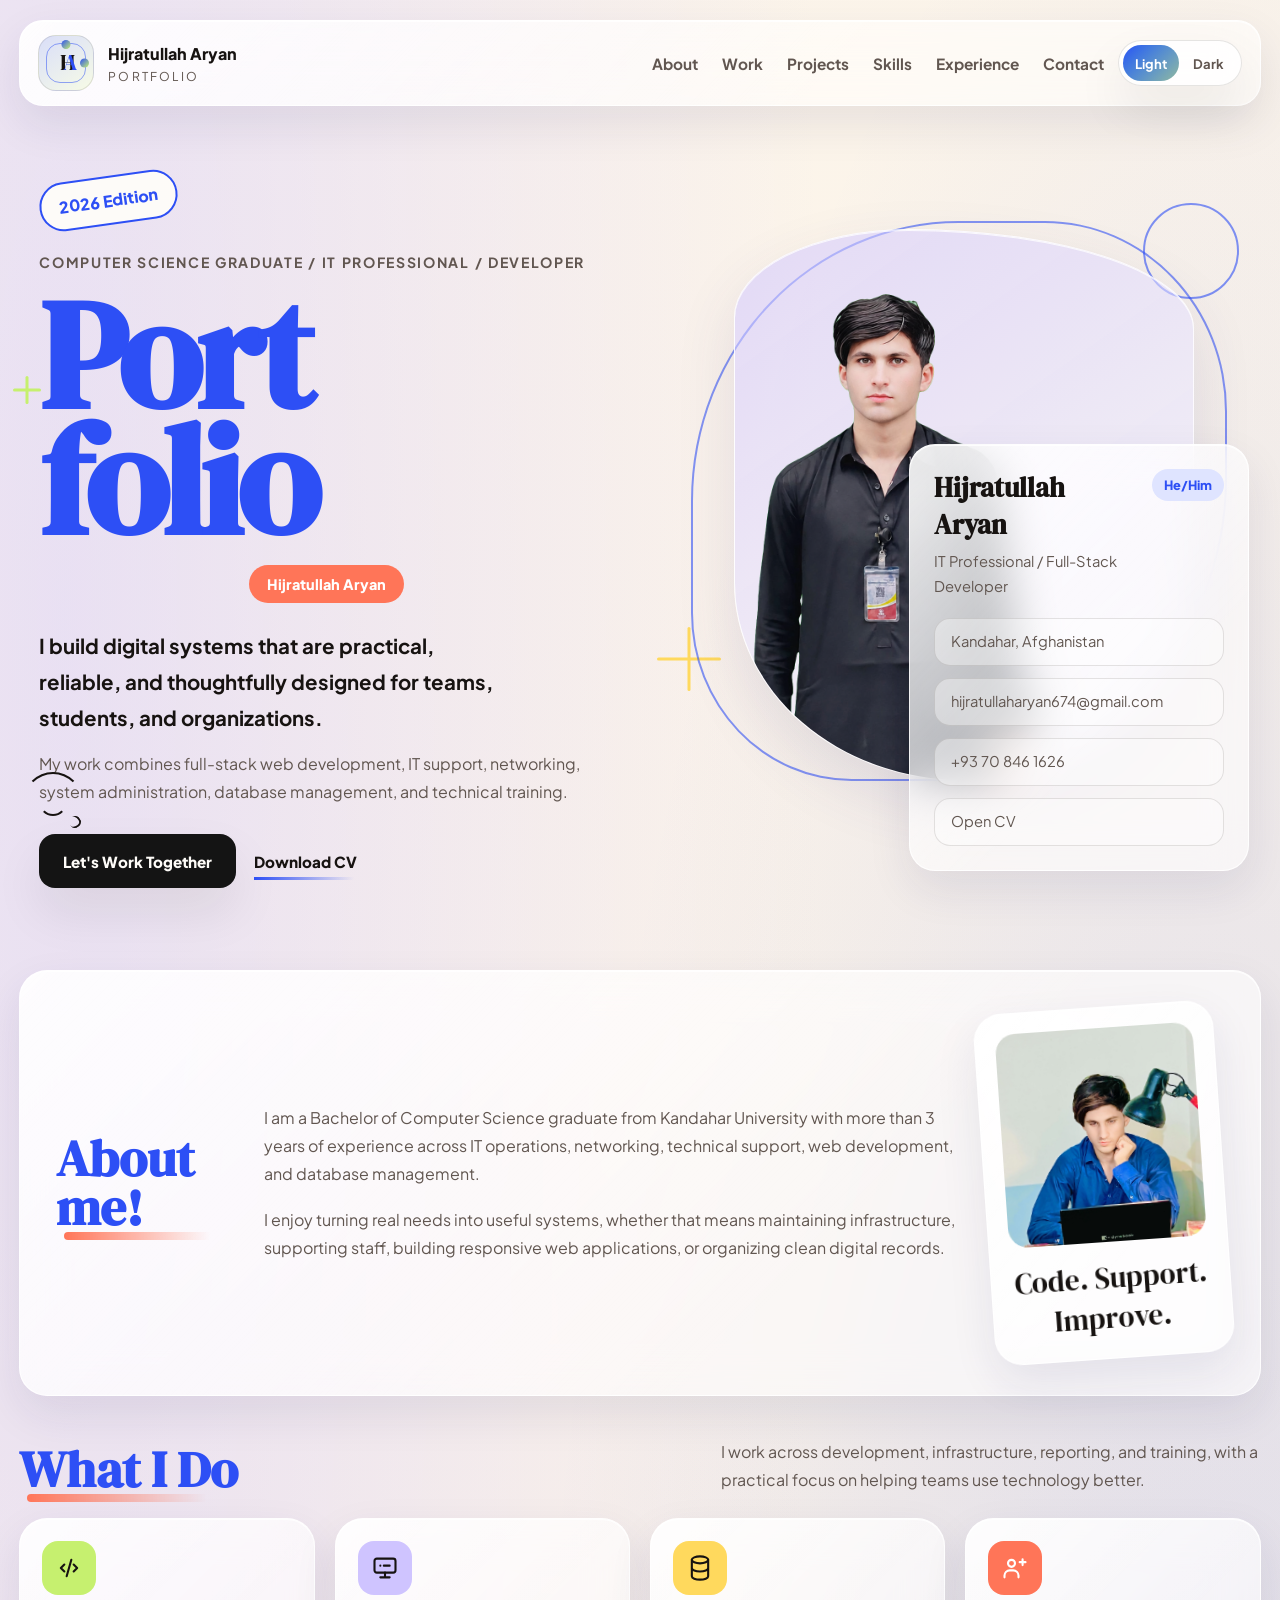
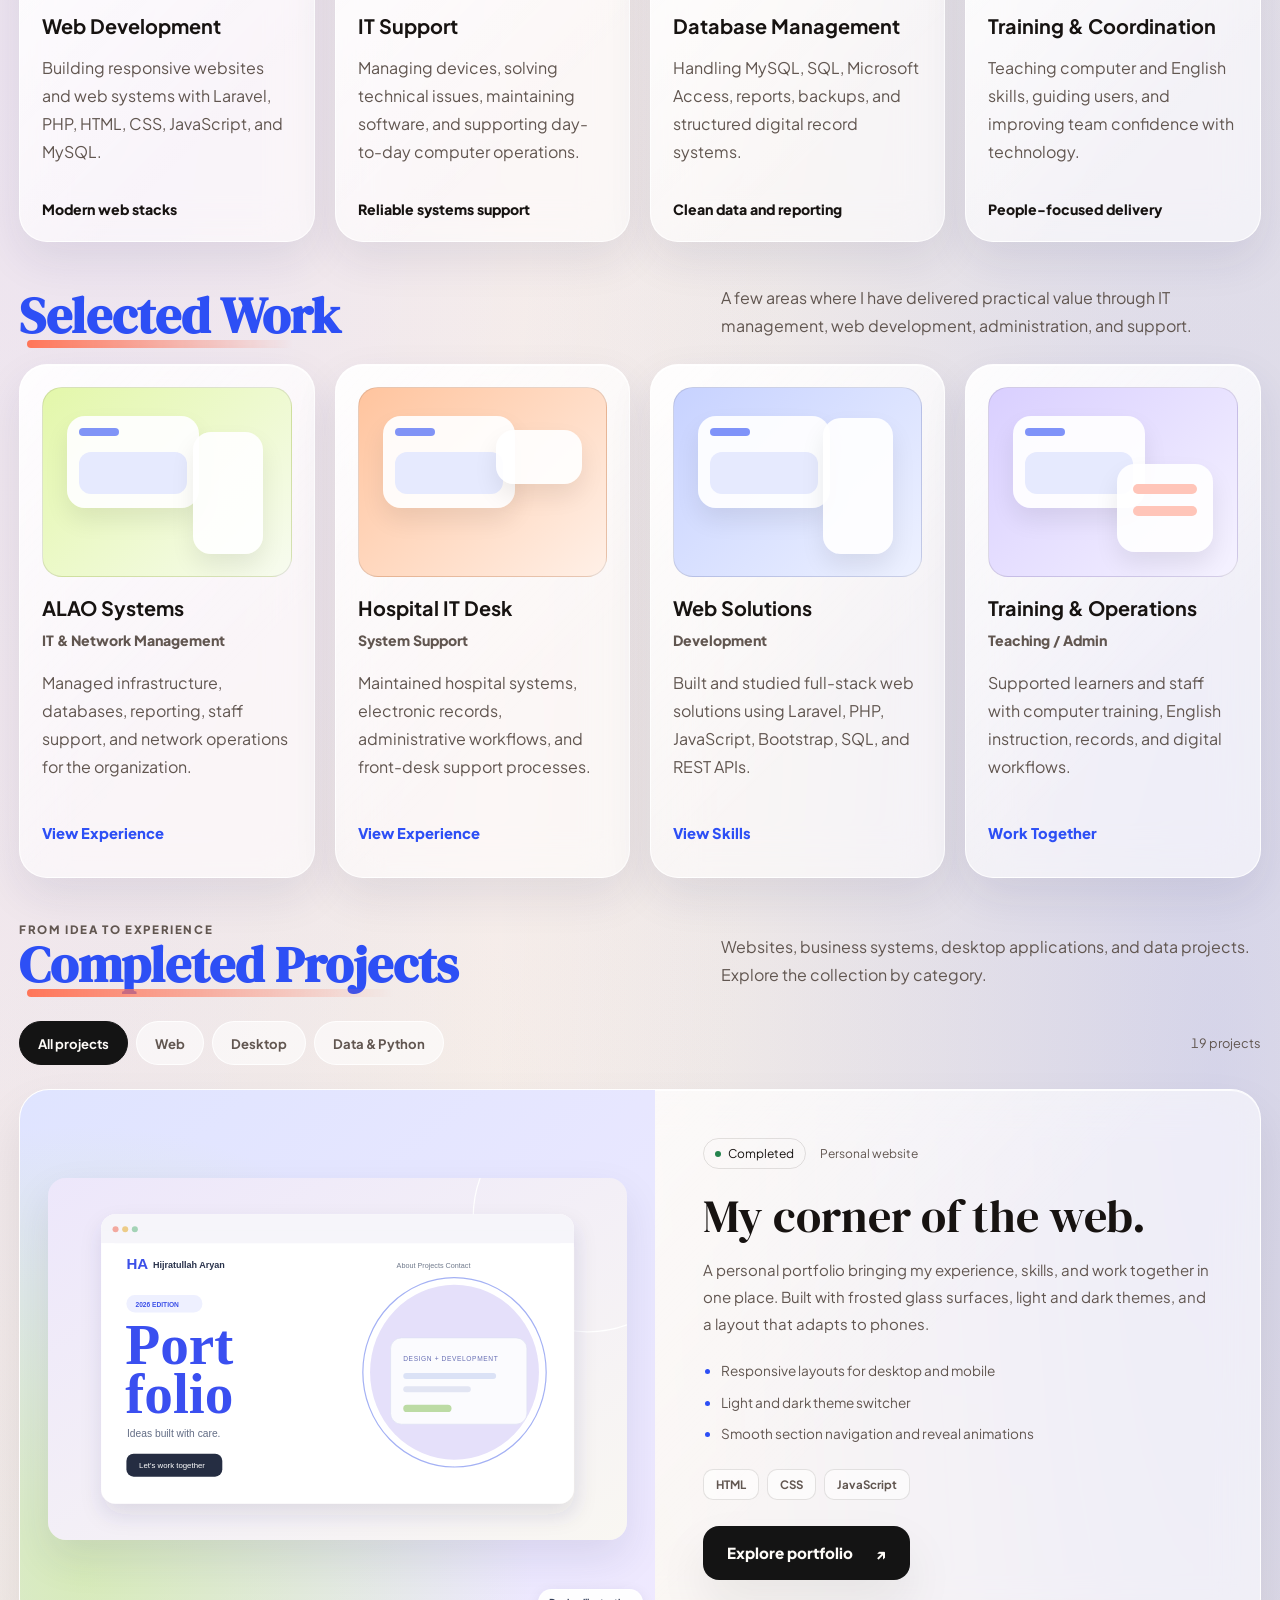
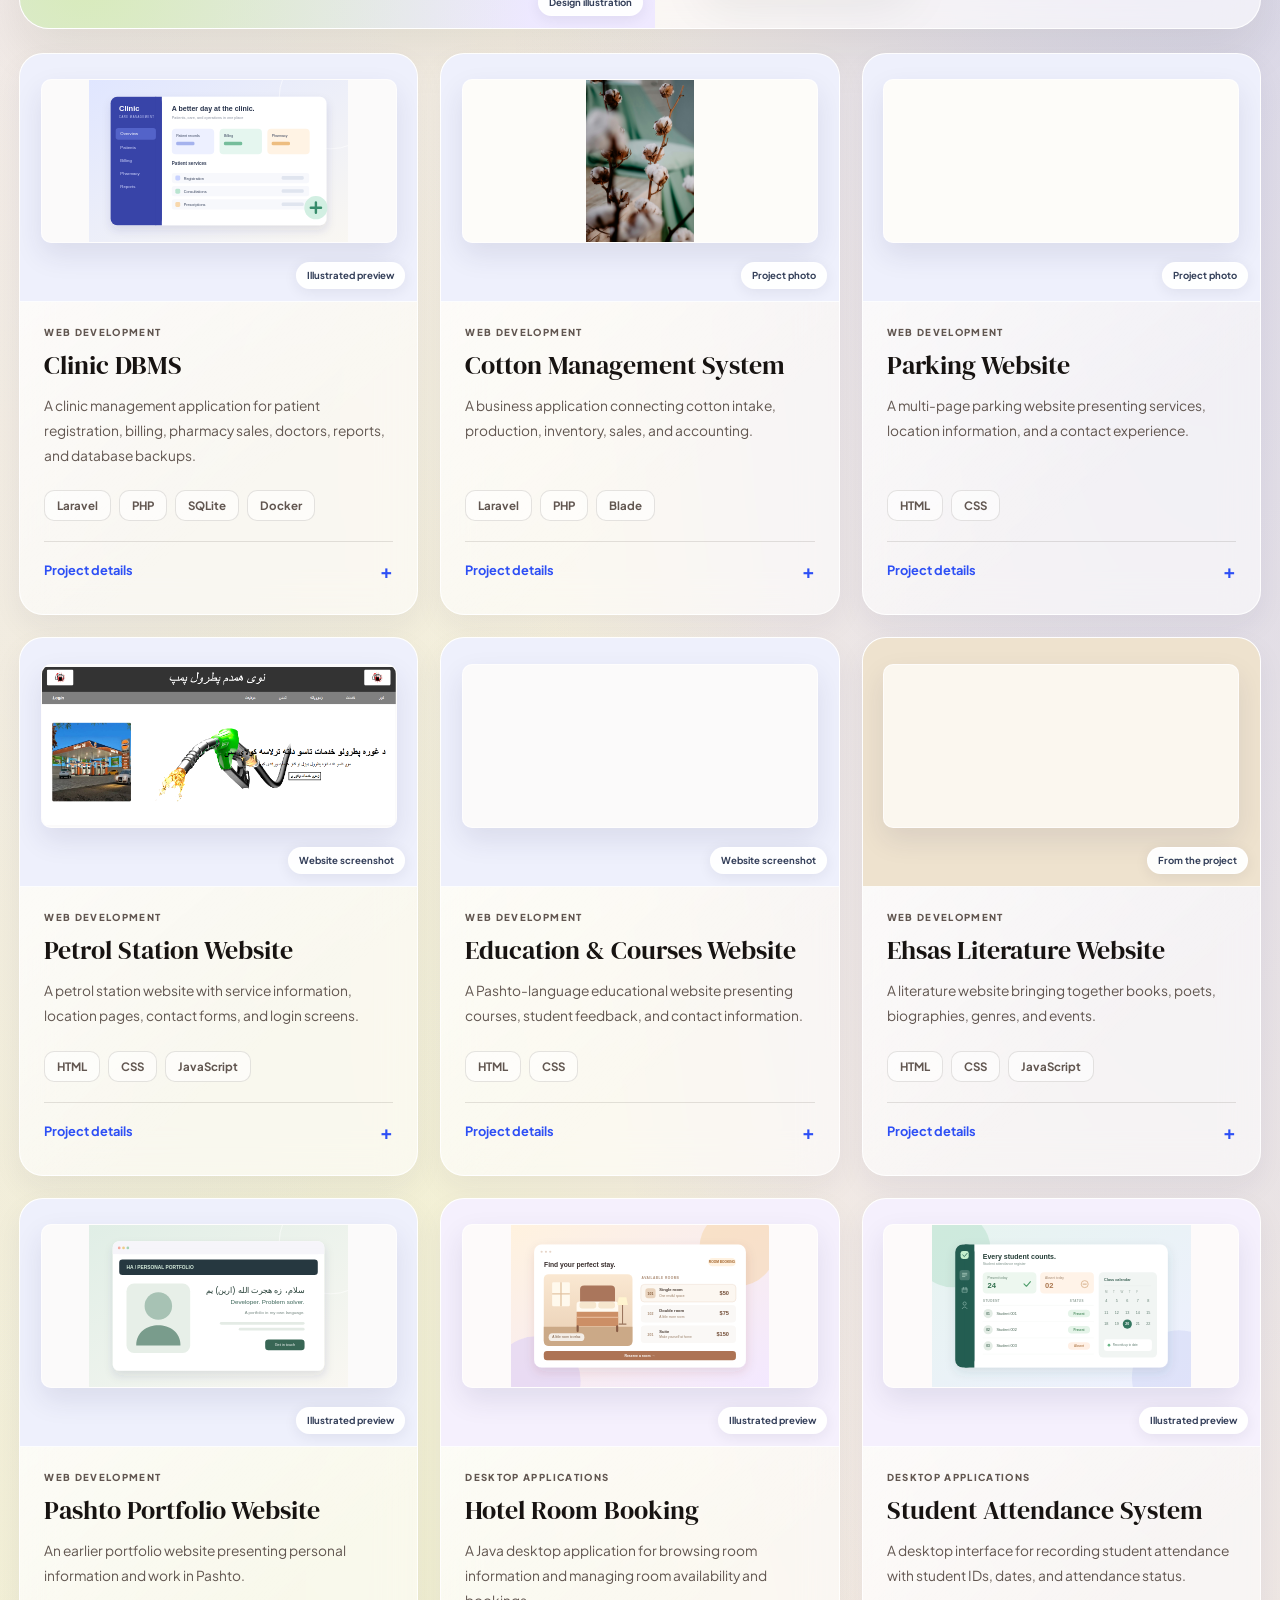
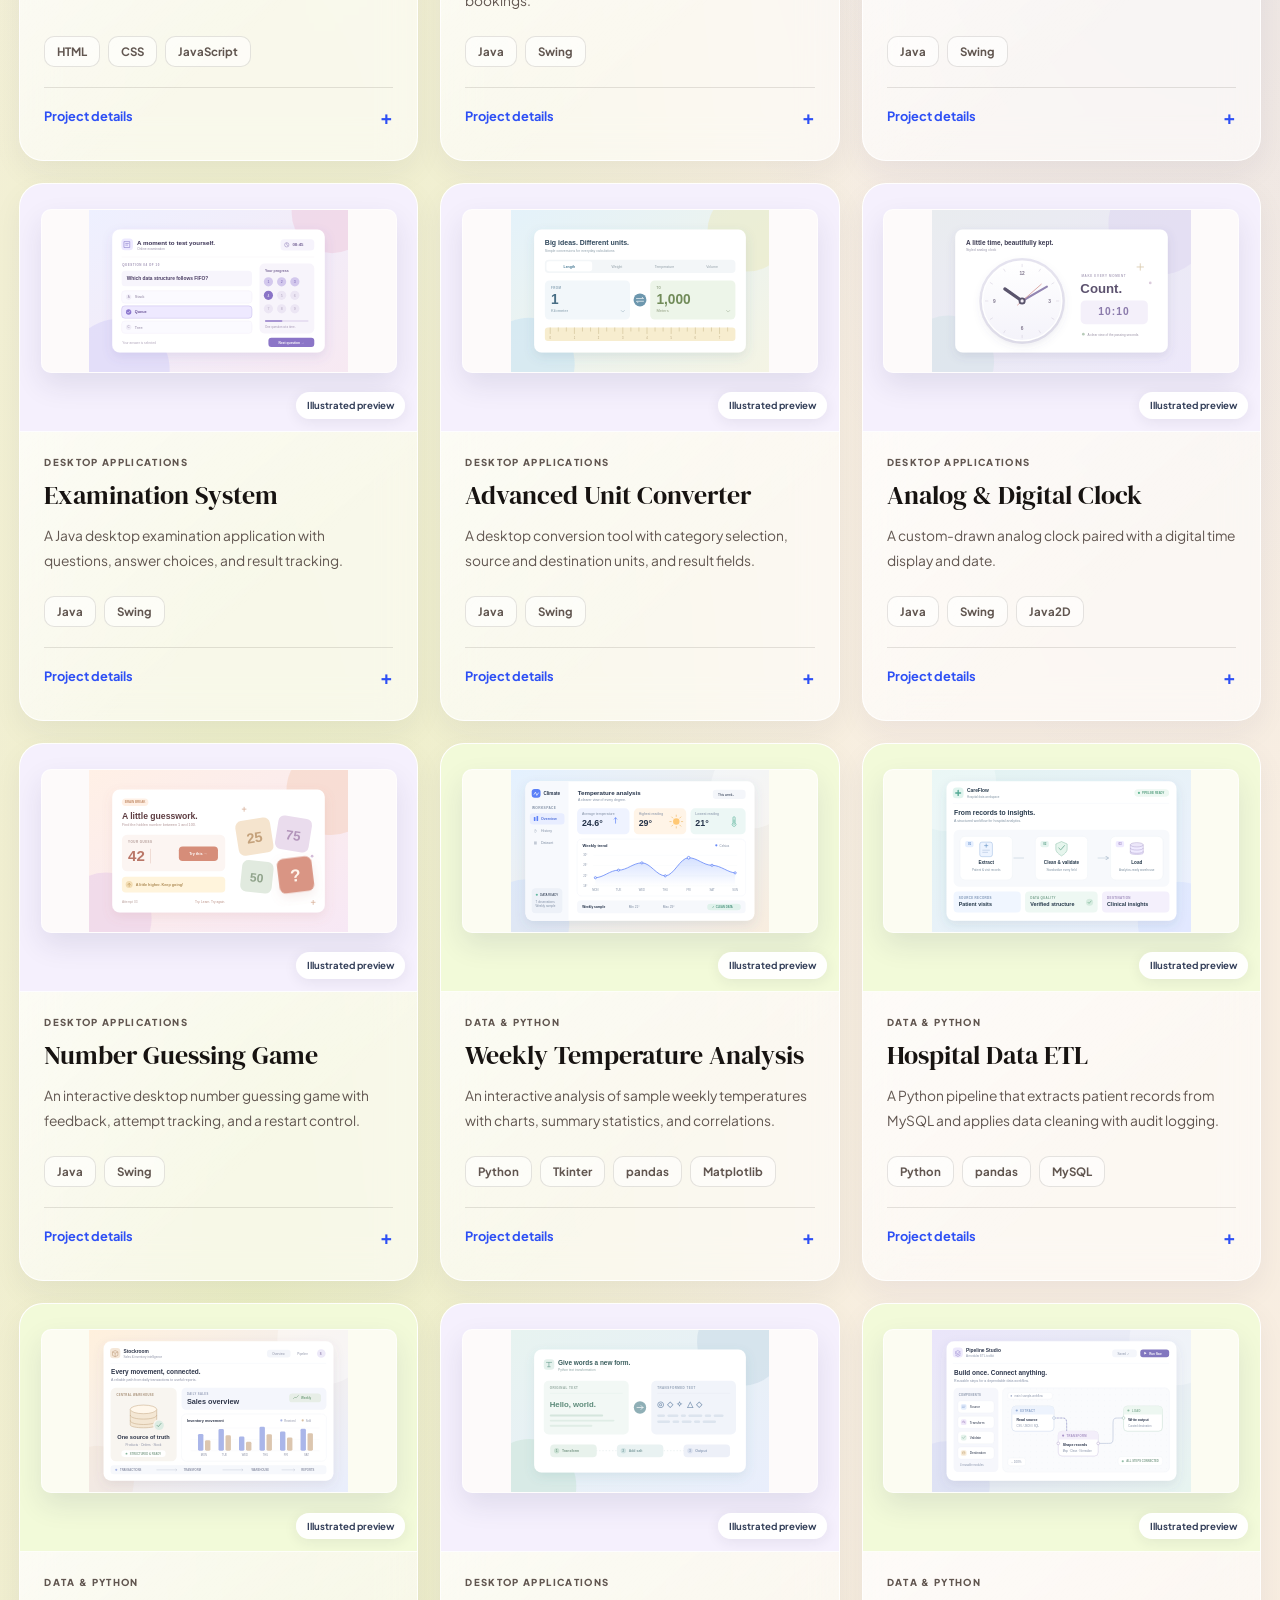
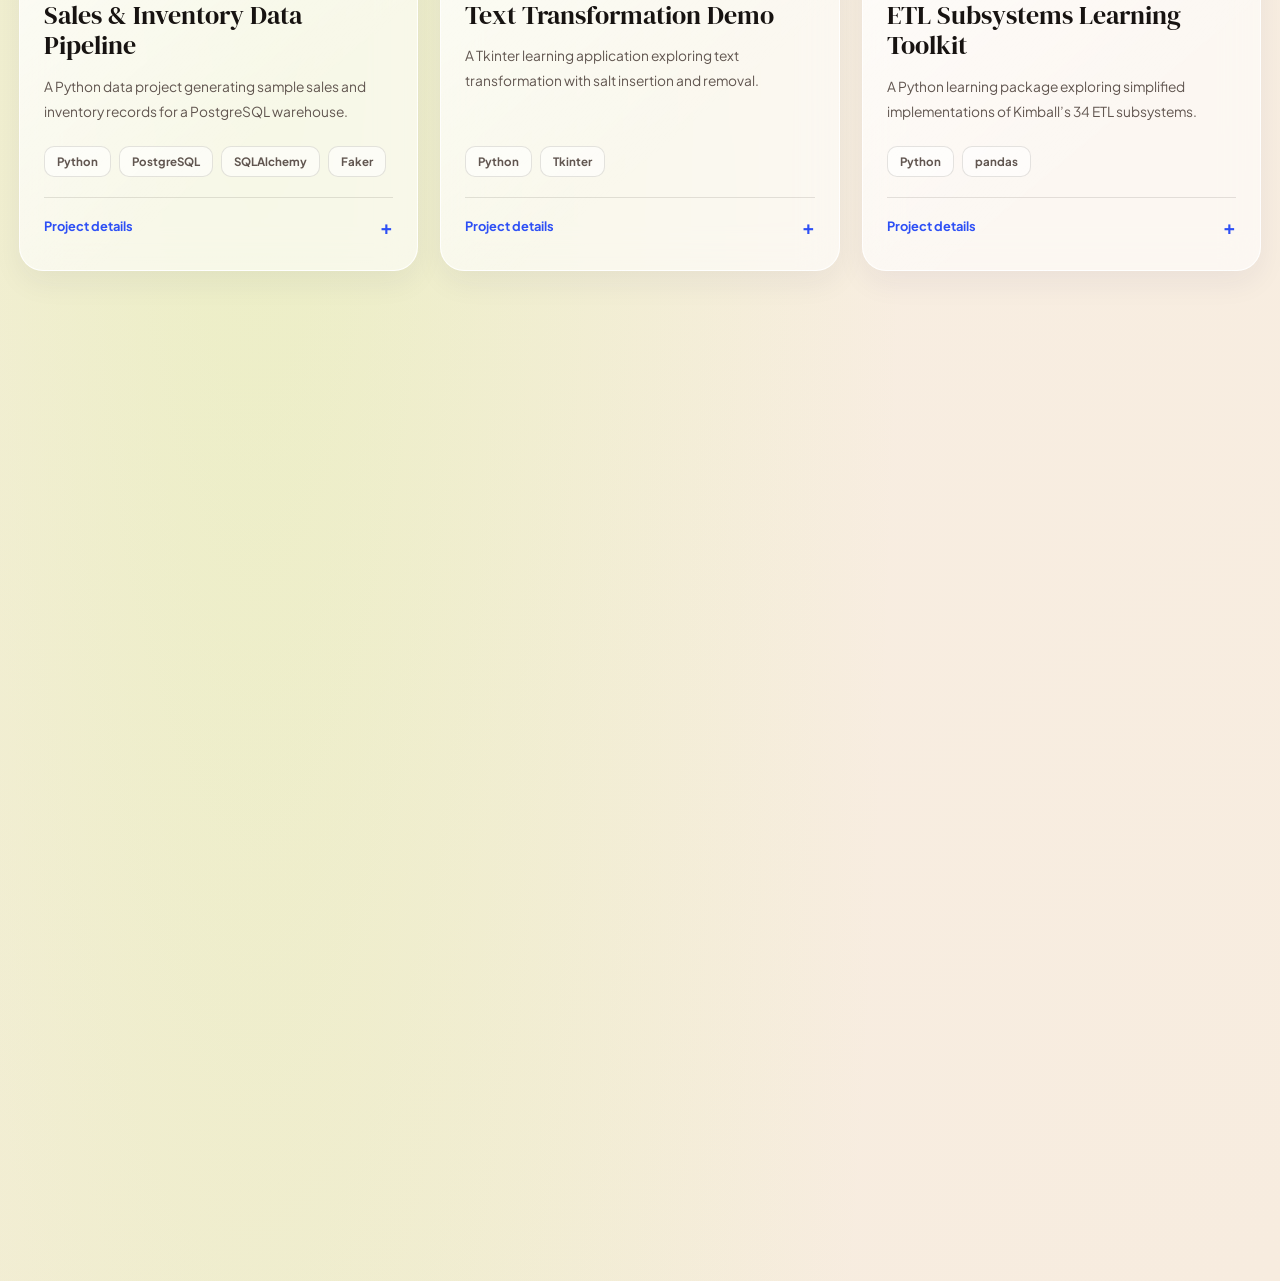
==== index.html @ 560864b3 "Polish responsive portfolio and add project gallery" ====
<!DOCTYPE html>
<html lang="en">
<head>
    <meta charset="UTF-8">
    <meta name="viewport" content="width=device-width, initial-scale=1.0, viewport-fit=cover">
    <title>Hijratullah Aryan | Portfolio</title>
    <meta
        name="description"
        content="Portfolio website of Hijratullah Aryan, Computer Science graduate, IT professional, and full-stack web developer."
    >
    <link rel="icon" type="image/svg+xml" href="Images/ha-favicon.svg">
    <link rel="preconnect" href="https://fonts.googleapis.com">
    <link rel="preconnect" href="https://fonts.gstatic.com" crossorigin>
    <link
        href="https://fonts.googleapis.com/css2?family=DM+Serif+Display:ital@0;1&family=Plus+Jakarta+Sans:wght@400;500;600;700;800&display=swap"
        rel="stylesheet"
    >
    <link rel="stylesheet" href="CSS/style.css">
</head>
<body data-theme="light">
    <div class="page-shell">
        <header class="site-header">
            <a class="brand" href="#home" aria-label="Hijratullah Aryan home">
                <span class="brand-mark" aria-hidden="true">
                    <span class="brand-ring"></span>
                    <span class="brand-letter brand-letter-h">H</span>
                    <span class="brand-letter brand-letter-a">A</span>
                </span>
                <span class="brand-text">
                    <strong>Hijratullah Aryan</strong>
                    <small>Portfolio</small>
                </span>
            </a>

            <div class="header-tools">
                <nav class="site-nav" aria-label="Main navigation">
                    <a href="#about">About</a>
                    <a href="#work">Work</a>
                    <a href="#projects">Projects</a>
                    <a href="#skills">Skills</a>
                    <a href="#experience">Experience</a>
                    <a href="#contact">Contact</a>
                </nav>

                <button class="theme-toggle" type="button" aria-label="Toggle color theme" aria-pressed="false">
                    <span class="theme-toggle-track">
                        <span class="theme-toggle-label">Light</span>
                        <span class="theme-toggle-thumb"></span>
                        <span class="theme-toggle-label">Dark</span>
                    </span>
                </button>

            </div>
        </header>

        <main id="home">
            <section class="hero">
                <div class="hero-copy reveal">
                    <span class="sticker sticker-edition">2026 Edition</span>
                    <span class="doodle doodle-cross hero-cross"></span>
                    <span class="doodle doodle-swirl hero-swirl"></span>

                    <p class="eyebrow">Computer Science Graduate / IT Professional / Developer</p>
                    <h1 class="hero-title">
                        <span>Port</span>
                        <span>folio</span>
                    </h1>
                    <p class="title-pill">Hijratullah Aryan</p>
                    <p class="hero-text">
                        I build digital systems that are practical, reliable, and thoughtfully designed for
                        teams, students, and organizations.
                    </p>
                    <p class="hero-subtext">
                        My work combines full-stack web development, IT support, networking, system
                        administration, database management, and technical training.
                    </p>

                    <div class="hero-actions">
                        <a class="button button-primary" href="#contact">Let's Work Together</a>
                        <a class="button button-link" href="Files/Hijratullah%20CV.pdf" target="_blank" rel="noreferrer">Download CV</a>
                    </div>
                </div>

                <div class="hero-visual reveal">
                    <span class="doodle doodle-spark hero-spark"></span>
                    <span class="doodle doodle-loop hero-loop"></span>

                    <div class="portrait-stage">
                        <div class="portrait-shape">
                            <img src="Images/hijratullah-profile-cutout.png" alt="Portrait of Hijratullah Aryan">
                        </div>

                        <div class="profile-card">
                            <div class="profile-card-head">
                                <div>
                                    <h2>Hijratullah Aryan</h2>
                                    <p>IT Professional / Full-Stack Developer</p>
                                </div>
                                <span class="profile-badge">He/Him</span>
                            </div>

                            <div class="profile-list">
                                <span>Kandahar, Afghanistan</span>
                                <a href="mailto:hijratullaharyan674@gmail.com">hijratullaharyan674@gmail.com</a>
                                <a href="tel:+93708461626">+93 70 846 1626</a>
                                <a href="Files/Hijratullah%20CV.pdf" target="_blank" rel="noreferrer">Open CV</a>
                            </div>
                        </div>
                    </div>
                </div>
            </section>

            <section class="about-band reveal" id="about">
                <div class="about-title-wrap">
                    <h2 class="hand-title">About me!</h2>
                </div>

                <div class="about-copy">
                    <p>
                        I am a Bachelor of Computer Science graduate from Kandahar University with more than 3
                        years of experience across IT operations, networking, technical support, web
                        development, and database management.
                    </p>
                    <p>
                        I enjoy turning real needs into useful systems, whether that means maintaining
                        infrastructure, supporting staff, building responsive web applications, or organizing
                        clean digital records.
                    </p>
                </div>

                <div class="about-side-card">
                    <div class="mini-photo">
                        <img src="Images/IMG_2098.JPG" alt="Hijratullah Aryan working on a laptop">
                    </div>
                    <p>Code. Support. Improve.</p>
                </div>
            </section>

            <section class="services reveal" id="skills">
                <div class="section-top">
                    <h2 class="hand-title">What I Do</h2>
                    <p>
                        I work across development, infrastructure, reporting, and training, with a practical
                        focus on helping teams use technology better.
                    </p>
                </div>

                <div class="service-grid">
                    <article class="service-card">
                        <span class="service-icon icon-green" aria-label="Web development">
                            <svg viewBox="0 0 24 24" aria-hidden="true"><path d="m8 9-3 3 3 3M16 9l3 3-3 3M14 5l-4 14"/></svg>
                        </span>
                        <h3>Web Development</h3>
                        <p>Building responsive websites and web systems with Laravel, PHP, HTML, CSS, JavaScript, and MySQL.</p>
                        <span class="service-link">Modern web stacks</span>
                    </article>

                    <article class="service-card">
                        <span class="service-icon icon-purple" aria-label="IT support">
                            <svg viewBox="0 0 24 24" aria-hidden="true"><rect x="3" y="4" width="18" height="12" rx="2"/><path d="M8 20h8M12 16v4M8 10h.01M11 10h5"/></svg>
                        </span>
                        <h3>IT Support</h3>
                        <p>Managing devices, solving technical issues, maintaining software, and supporting day-to-day computer operations.</p>
                        <span class="service-link">Reliable systems support</span>
                    </article>

                    <article class="service-card">
                        <span class="service-icon icon-yellow" aria-label="Database management">
                            <svg viewBox="0 0 24 24" aria-hidden="true"><ellipse cx="12" cy="5" rx="7" ry="3"/><path d="M5 5v7c0 1.7 3.1 3 7 3s7-1.3 7-3V5M5 12v7c0 1.7 3.1 3 7 3s7-1.3 7-3v-7"/></svg>
                        </span>
                        <h3>Database Management</h3>
                        <p>Handling MySQL, SQL, Microsoft Access, reports, backups, and structured digital record systems.</p>
                        <span class="service-link">Clean data and reporting</span>
                    </article>

                    <article class="service-card">
                        <span class="service-icon icon-red" aria-label="Training and coordination">
                            <svg viewBox="0 0 24 24" aria-hidden="true"><circle cx="9" cy="8" r="3"/><path d="M3 20v-1.5A4.5 4.5 0 0 1 7.5 14h3A4.5 4.5 0 0 1 15 18.5V20M16 7h5M18.5 4.5v5"/></svg>
                        </span>
                        <h3>Training & Coordination</h3>
                        <p>Teaching computer and English skills, guiding users, and improving team confidence with technology.</p>
                        <span class="service-link">People-focused delivery</span>
                    </article>
                </div>
            </section>

            <section class="work-section reveal" id="work">
                <div class="section-top">
                    <h2 class="hand-title">Selected Work</h2>
                    <p>
                        A few areas where I have delivered practical value through IT management, web
                        development, administration, and support.
                    </p>
                </div>

                <div class="work-grid">
                    <article class="work-card">
                        <div class="work-preview preview-mint">
                            <span class="preview-window"></span>
                            <span class="preview-phone"></span>
                        </div>
                        <h3>ALAO Systems</h3>
                        <p class="work-tag">IT & Network Management</p>
                        <p>Managed infrastructure, databases, reporting, staff support, and network operations for the organization.</p>
                        <a href="#experience">View Experience</a>
                    </article>

                    <article class="work-card">
                        <div class="work-preview preview-peach">
                            <span class="preview-window"></span>
                            <span class="preview-chip"></span>
                        </div>
                        <h3>Hospital IT Desk</h3>
                        <p class="work-tag">System Support</p>
                        <p>Maintained hospital systems, electronic records, administrative workflows, and front-desk support processes.</p>
                        <a href="#experience">View Experience</a>
                    </article>

                    <article class="work-card">
                        <div class="work-preview preview-blue">
                            <span class="preview-window"></span>
                            <span class="preview-phone tall"></span>
                        </div>
                        <h3>Web Solutions</h3>
                        <p class="work-tag">Development</p>
                        <p>Built and studied full-stack web solutions using Laravel, PHP, JavaScript, Bootstrap, SQL, and REST APIs.</p>
                        <a href="#skills">View Skills</a>
                    </article>

                    <article class="work-card">
                        <div class="work-preview preview-lavender">
                            <span class="preview-window"></span>
                            <span class="preview-bars"></span>
                        </div>
                        <h3>Training & Operations</h3>
                        <p class="work-tag">Teaching / Admin</p>
                        <p>Supported learners and staff with computer training, English instruction, records, and digital workflows.</p>
                        <a href="#contact">Work Together</a>
                    </article>
                </div>
            </section>

            <section class="projects-section reveal" id="projects" aria-labelledby="projects-title">
                <div class="section-top">
                    <div>
                        <p class="projects-eyebrow">From idea to experience</p>
                        <h2 class="hand-title" id="projects-title">Completed Projects</h2>
                    </div>
                    <p>Websites, business systems, desktop applications, and data projects. Explore the collection by category.</p>
                </div>

                <div class="project-toolbar" hidden>
                    <div class="project-filters" role="group" aria-label="Filter projects">
                        <button type="button" class="is-selected" data-filter="all" aria-pressed="true">All projects</button>
                        <button type="button" data-filter="web" aria-pressed="false">Web</button>
                        <button type="button" data-filter="desktop" aria-pressed="false">Desktop</button>
                        <button type="button" data-filter="data" aria-pressed="false">Data &amp; Python</button>
                    </div>
                    <p class="project-count" role="status" aria-live="polite">19 projects</p>
                </div>
                <article class="project-feature" data-category="web">
                    <figure class="project-art project-feature-image"><img src="Images/projects/portfolio.svg" alt="Illustrated preview of this portfolio&#8217;s blue typography and glass panels" width="960" height="600" loading="lazy" decoding="async"><figcaption class="project-image-label">Design illustration</figcaption></figure>
                    <div class="project-details">
                        <div class="project-meta"><span class="project-status">Completed</span><span>Personal website</span></div>
                        <h3>My corner of the web.</h3>
                        <p>A personal portfolio bringing my experience, skills, and work together in one place. Built with frosted glass surfaces, light and dark themes, and a layout that adapts to phones.</p>
                        <ul class="project-highlights">
                            <li>Responsive layouts for desktop and mobile</li>
                            <li>Light and dark theme switcher</li>
                            <li>Smooth section navigation and reveal animations</li>
                        </ul>
                        <ul class="project-stack" aria-label="Technologies used"><li>HTML</li><li>CSS</li><li>JavaScript</li></ul>
                        <a class="button button-primary project-visit" href="#home">Explore portfolio <span aria-hidden="true">&#8599;</span></a>
                    </div>
                </article>
                <div class="project-gallery">
                    <article class="project-tile" data-category="web">
                        <figure class="project-tile-art"><img src="Images/projects/clinic-dbms.svg" alt="Illustrated clinic dashboard with patient services, billing, and pharmacy panels" width="960" height="600" loading="lazy" decoding="async"><figcaption class="project-image-label">Illustrated preview</figcaption></figure>
                        <div class="project-tile-body"><p class="projects-eyebrow">Web development</p><h3>Clinic DBMS</h3><p>A clinic management application for patient registration, billing, pharmacy sales, doctors, reports, and database backups.</p>
                        <ul class="project-stack" aria-label="Technologies used"><li>Laravel</li><li>PHP</li><li>SQLite</li><li>Docker</li></ul>
                        <details class="project-more"><summary>Project details <span aria-hidden="true">+</span></summary><p>Patient cards, printable bills, service management, and authenticated staff access.</p></details></div>
                    </article>
                    <article class="project-tile" data-category="web">
                        <figure class="project-tile-art project-image-photo"><img src="Images/projects/cotton.jpg" alt="Cotton bolls from the cotton management project&#8217;s login background" width="960" height="600" loading="lazy" decoding="async"><figcaption class="project-image-label">Project photo</figcaption></figure>
                        <div class="project-tile-body"><p class="projects-eyebrow">Web development</p><h3>Cotton Management System</h3><p>A business application connecting cotton intake, production, inventory, sales, and accounting.</p>
                        <ul class="project-stack" aria-label="Technologies used"><li>Laravel</li><li>PHP</li><li>Blade</li></ul>
                        <details class="project-more"><summary>Project details <span aria-hidden="true">+</span></summary><p>Role-based dashboards for administrators, managers, production, and sales teams.</p></details></div>
                    </article>
                    <article class="project-tile" data-category="web">
                        <figure class="project-tile-art project-image-photo"><img src="Images/projects/parking.jpg" alt="Cars parked in the garage featured on the parking website" width="960" height="600" loading="lazy" decoding="async"><figcaption class="project-image-label">Project photo</figcaption></figure>
                        <div class="project-tile-body"><p class="projects-eyebrow">Web development</p><h3>Parking Website</h3><p>A multi-page parking website presenting services, location information, and a contact experience.</p>
                        <ul class="project-stack" aria-label="Technologies used"><li>HTML</li><li>CSS</li></ul>
                        <details class="project-more"><summary>Project details <span aria-hidden="true">+</span></summary><p>Includes dedicated about, services, location, and contact pages.</p></details></div>
                    </article>
                    <article class="project-tile" data-category="web">
                        <figure class="project-tile-art project-image-screenshot"><img src="Images/projects/petrol-station.png" alt="Petrol station website homepage with Pashto navigation and service information" width="960" height="600" loading="lazy" decoding="async"><figcaption class="project-image-label">Website screenshot</figcaption></figure>
                        <div class="project-tile-body"><p class="projects-eyebrow">Web development</p><h3>Petrol Station Website</h3><p>A petrol station website with service information, location pages, contact forms, and login screens.</p>
                        <ul class="project-stack" aria-label="Technologies used"><li>HTML</li><li>CSS</li><li>JavaScript</li></ul>
                        <details class="project-more"><summary>Project details <span aria-hidden="true">+</span></summary><p>Groups the related petrol station versions into one project.</p></details></div>
                    </article>
                    <article class="project-tile" data-category="web">
                        <figure class="project-tile-art project-image-screenshot"><img src="Images/projects/courses.png" alt="Education website homepage with Pashto course information" width="960" height="600" loading="lazy" decoding="async"><figcaption class="project-image-label">Website screenshot</figcaption></figure>
                        <div class="project-tile-body"><p class="projects-eyebrow">Web development</p><h3>Education &amp; Courses Website</h3><p>A Pashto-language educational website presenting courses, student feedback, and contact information.</p>
                        <ul class="project-stack" aria-label="Technologies used"><li>HTML</li><li>CSS</li></ul>
                        <details class="project-more"><summary>Project details <span aria-hidden="true">+</span></summary><p>Separate home, courses, about, student, and contact pages.</p></details></div>
                    </article>
                    <article class="project-tile" data-category="web">
                        <figure class="project-tile-art project-image-book"><img src="Images/projects/literature.png" alt="Pashto poetry book cover featured on the Ehsas literature website" width="960" height="600" loading="lazy" decoding="async"><figcaption class="project-image-label">From the project</figcaption></figure>
                        <div class="project-tile-body"><p class="projects-eyebrow">Web development</p><h3>Ehsas Literature Website</h3><p>A literature website bringing together books, poets, biographies, genres, and events.</p>
                        <ul class="project-stack" aria-label="Technologies used"><li>HTML</li><li>CSS</li><li>JavaScript</li></ul>
                        <details class="project-more"><summary>Project details <span aria-hidden="true">+</span></summary><p>A collection of linked pages dedicated to literary content.</p></details></div>
                    </article>
                    <article class="project-tile" data-category="web">
                        <figure class="project-tile-art"><img src="Images/projects/pashto-portfolio.svg" alt="Illustrated preview of a Pashto portfolio with introduction and profile layout" width="960" height="600" loading="lazy" decoding="async"><figcaption class="project-image-label">Illustrated preview</figcaption></figure>
                        <div class="project-tile-body"><p class="projects-eyebrow">Web development</p><h3>Pashto Portfolio Website</h3><p>An earlier portfolio website presenting personal information and work in Pashto.</p>
                        <ul class="project-stack" aria-label="Technologies used"><li>HTML</li><li>CSS</li><li>JavaScript</li></ul>
                        <details class="project-more"><summary>Project details <span aria-hidden="true">+</span></summary><p>A separate language-focused portfolio design with section navigation.</p></details></div>
                    </article>
                    <article class="project-tile" data-category="desktop">
                        <figure class="project-tile-art"><img src="Images/projects/hotel-booking.svg" alt="Hotel booking illustration with room listings and availability" width="960" height="600" loading="lazy" decoding="async"><figcaption class="project-image-label">Illustrated preview</figcaption></figure>
                        <div class="project-tile-body"><p class="projects-eyebrow">Desktop applications</p><h3>Hotel Room Booking</h3><p>A Java desktop application for browsing room information and managing room availability and bookings.</p>
                        <ul class="project-stack" aria-label="Technologies used"><li>Java</li><li>Swing</li></ul>
                        <details class="project-more"><summary>Project details <span aria-hidden="true">+</span></summary><p>Room models track room numbers, types, prices, and availability in memory.</p></details></div>
                    </article>
                    <article class="project-tile" data-category="desktop">
                        <figure class="project-tile-art"><img src="Images/projects/student-attendance.svg" alt="Attendance interface illustration with a student record table" width="960" height="600" loading="lazy" decoding="async"><figcaption class="project-image-label">Illustrated preview</figcaption></figure>
                        <div class="project-tile-body"><p class="projects-eyebrow">Desktop applications</p><h3>Student Attendance System</h3><p>A desktop interface for recording student attendance with student IDs, dates, and attendance status.</p>
                        <ul class="project-stack" aria-label="Technologies used"><li>Java</li><li>Swing</li></ul>
                        <details class="project-more"><summary>Project details <span aria-hidden="true">+</span></summary><p>Displays attendance records in a table with an in-memory record collection.</p></details></div>
                    </article>
                    <article class="project-tile" data-category="desktop">
                        <figure class="project-tile-art"><img src="Images/projects/examination.svg" alt="Examination interface illustration with multiple choice questions" width="960" height="600" loading="lazy" decoding="async"><figcaption class="project-image-label">Illustrated preview</figcaption></figure>
                        <div class="project-tile-body"><p class="projects-eyebrow">Desktop applications</p><h3>Examination System</h3><p>A Java desktop examination application with questions, answer choices, and result tracking.</p>
                        <ul class="project-stack" aria-label="Technologies used"><li>Java</li><li>Swing</li></ul>
                        <details class="project-more"><summary>Project details <span aria-hidden="true">+</span></summary><p>Uses question models and a results collection to manage the exam flow.</p></details></div>
                    </article>
                    <article class="project-tile" data-category="desktop">
                        <figure class="project-tile-art"><img src="Images/projects/unit-converter.svg" alt="Unit conversion illustration with source and destination values" width="960" height="600" loading="lazy" decoding="async"><figcaption class="project-image-label">Illustrated preview</figcaption></figure>
                        <div class="project-tile-body"><p class="projects-eyebrow">Desktop applications</p><h3>Advanced Unit Converter</h3><p>A desktop conversion tool with category selection, source and destination units, and result fields.</p>
                        <ul class="project-stack" aria-label="Technologies used"><li>Java</li><li>Swing</li></ul>
                        <details class="project-more"><summary>Project details <span aria-hidden="true">+</span></summary><p>Includes conversion and clear controls in a structured desktop interface.</p></details></div>
                    </article>
                    <article class="project-tile" data-category="desktop">
                        <figure class="project-tile-art"><img src="Images/projects/analog-clock.svg" alt="Analog and digital clock illustration with time and date displays" width="960" height="600" loading="lazy" decoding="async"><figcaption class="project-image-label">Illustrated preview</figcaption></figure>
                        <div class="project-tile-body"><p class="projects-eyebrow">Desktop applications</p><h3>Analog &amp; Digital Clock</h3><p>A custom-drawn analog clock paired with a digital time display and date.</p>
                        <ul class="project-stack" aria-label="Technologies used"><li>Java</li><li>Swing</li><li>Java2D</li></ul>
                        <details class="project-more"><summary>Project details <span aria-hidden="true">+</span></summary><p>Combines a painted clock face with a continuously updated time display.</p></details></div>
                    </article>
                    <article class="project-tile" data-category="desktop">
                        <figure class="project-tile-art"><img src="Images/projects/guessing-game.svg" alt="Number guessing game illustration with guesses and feedback" width="960" height="600" loading="lazy" decoding="async"><figcaption class="project-image-label">Illustrated preview</figcaption></figure>
                        <div class="project-tile-body"><p class="projects-eyebrow">Desktop applications</p><h3>Number Guessing Game</h3><p>An interactive desktop number guessing game with feedback, attempt tracking, and a restart control.</p>
                        <ul class="project-stack" aria-label="Technologies used"><li>Java</li><li>Swing</li></ul>
                        <details class="project-more"><summary>Project details <span aria-hidden="true">+</span></summary><p>Uses a randomly generated target number and a dedicated guessing interface.</p></details></div>
                    </article>
                    <article class="project-tile" data-category="data">
                        <figure class="project-tile-art"><img src="Images/projects/temperature-analysis.svg" alt="Weekly temperature chart illustration with summary statistics" width="960" height="600" loading="lazy" decoding="async"><figcaption class="project-image-label">Illustrated preview</figcaption></figure>
                        <div class="project-tile-body"><p class="projects-eyebrow">Data & Python</p><h3>Weekly Temperature Analysis</h3><p>An interactive analysis of sample weekly temperatures with charts, summary statistics, and correlations.</p>
                        <ul class="project-stack" aria-label="Technologies used"><li>Python</li><li>Tkinter</li><li>pandas</li><li>Matplotlib</li></ul>
                        <details class="project-more"><summary>Project details <span aria-hidden="true">+</span></summary><p>Includes a one-sample statistical test using SciPy and correlation visualizations.</p></details></div>
                    </article>
                    <article class="project-tile" data-category="data">
                        <figure class="project-tile-art"><img src="Images/projects/hospital-etl.svg" alt="Hospital ETL illustration showing records moving through cleaning and loading" width="960" height="600" loading="lazy" decoding="async"><figcaption class="project-image-label">Illustrated preview</figcaption></figure>
                        <div class="project-tile-body"><p class="projects-eyebrow">Data & Python</p><h3>Hospital Data ETL</h3><p>A Python pipeline that extracts patient records from MySQL and applies data cleaning with audit logging.</p>
                        <ul class="project-stack" aria-label="Technologies used"><li>Python</li><li>pandas</li><li>MySQL</li></ul>
                        <details class="project-more"><summary>Project details <span aria-hidden="true">+</span></summary><p>An educational ETL implementation with extraction and cleaning stages.</p></details></div>
                    </article>
                    <article class="project-tile" data-category="data">
                        <figure class="project-tile-art"><img src="Images/projects/inventory-pipeline.svg" alt="Sales and inventory data illustration with charts and a warehouse pipeline" width="960" height="600" loading="lazy" decoding="async"><figcaption class="project-image-label">Illustrated preview</figcaption></figure>
                        <div class="project-tile-body"><p class="projects-eyebrow">Data & Python</p><h3>Sales &amp; Inventory Data Pipeline</h3><p>A Python data project generating sample sales and inventory records for a PostgreSQL warehouse.</p>
                        <ul class="project-stack" aria-label="Technologies used"><li>Python</li><li>PostgreSQL</li><li>SQLAlchemy</li><li>Faker</li></ul>
                        <details class="project-more"><summary>Project details <span aria-hidden="true">+</span></summary><p>Uses generated demonstration data and pandas for the warehouse workflow.</p></details></div>
                    </article>
                    <article class="project-tile" data-category="desktop">
                        <figure class="project-tile-art"><img src="Images/projects/text-transformation.svg" alt="Text transformation illustration showing input and transformed output" width="960" height="600" loading="lazy" decoding="async"><figcaption class="project-image-label">Illustrated preview</figcaption></figure>
                        <div class="project-tile-body"><p class="projects-eyebrow">Desktop applications</p><h3>Text Transformation Demo</h3><p>A Tkinter learning application exploring text transformation with salt insertion and removal.</p>
                        <ul class="project-stack" aria-label="Technologies used"><li>Python</li><li>Tkinter</li></ul>
                        <details class="project-more"><summary>Project details <span aria-hidden="true">+</span></summary><p>An educational text-processing interface.</p></details></div>
                    </article>
                    <article class="project-tile" data-category="data">
                        <figure class="project-tile-art"><img src="Images/projects/etl-toolkit.svg" alt="ETL toolkit illustration showing connected data processing modules" width="960" height="600" loading="lazy" decoding="async"><figcaption class="project-image-label">Illustrated preview</figcaption></figure>
                        <div class="project-tile-body"><p class="projects-eyebrow">Data & Python</p><h3>ETL Subsystems Learning Toolkit</h3><p>A Python learning package exploring simplified implementations of Kimball’s 34 ETL subsystems.</p>
                        <ul class="project-stack" aria-label="Technologies used"><li>Python</li><li>pandas</li></ul>
                        <details class="project-more"><summary>Project details <span aria-hidden="true">+</span></summary><p>Includes modules for extraction, cleansing, deduplication, dimensions, auditing, and sample flows.</p></details></div>
                    </article>
                </div>
            </section>

            <section class="summary-section reveal" id="experience">
                <article class="summary-panel panel-experience">
                    <h2>Experience</h2>
                    <ul class="summary-list">
                        <li>
                            <strong>2025 - Present</strong>
                            <span>Sial Curative Hospital</span>
                            <p>IT Manager / Receptionist</p>
                        </li>
                        <li>
                            <strong>2024 - 2026</strong>
                            <span>Darya Sabz Agricultural Services</span>
                            <p>Sales Officer / IT</p>
                        </li>
                        <li>
                            <strong>2023 - 2025</strong>
                            <span>Afghan Learning Aid Organization</span>
                            <p>IT & Network Manager</p>
                        </li>
                    </ul>
                </article>

                <article class="summary-panel panel-education">
                    <h2>Education</h2>
                    <ul class="summary-list">
                        <li>
                            <strong>2023 - 2026</strong>
                            <span>Kandahar University</span>
                            <p>Bachelor of Computer Science</p>
                        </li>
                        <li>
                            <strong>2018 - 2020</strong>
                            <span>English & Computer Programs</span>
                            <p>Language, office tools, and design training</p>
                        </li>
                        <li>
                            <strong>2025</strong>
                            <span>Freelancing & Online Business</span>
                            <p>YHDO three-month course</p>
                        </li>
                    </ul>
                </article>

                <article class="summary-panel panel-skills">
                    <h2>Skills</h2>
                    <section class="skill-group" aria-labelledby="technical-skills-title">
                        <h3 class="skill-group-title" id="technical-skills-title">Technical Skills</h3>
                        <div class="skill-chip-grid">
                            <span>HTML</span>
                            <span>CSS</span>
                            <span>JavaScript</span>
                            <span>Laravel</span>
                            <span>PHP</span>
                            <span>MySQL</span>
                            <span>Python</span>
                            <span>Java</span>
                            <span>Networking</span>
                            <span>IT Support</span>
                            <span>Canva</span>
                            <span>Photoshop</span>
                        </div>
                    </section>

                    <section class="skill-group language-group" aria-labelledby="languages-title">
                        <h3 class="skill-group-title" id="languages-title">Languages</h3>
                        <div class="language-row">
                            <span>Pashto</span>
                            <span>Dari</span>
                            <span>English</span>
                        </div>
                    </section>
                </article>
            </section>

            <section class="cta-section reveal" id="contact">
                <span class="doodle doodle-spark cta-spark"></span>
                <div class="cta-copy">
                    <p class="cta-eyebrow">Have a project in mind?</p>
                    <h2>Let's build something useful together.</h2>
                    <p>
                        I am open to opportunities in IT support, web development, administration, training,
                        and database work.
                    </p>
                </div>

                <div class="cta-actions">
                    <div class="contact-card">
                        <span class="contact-card-label">Contact directly</span>
                        <a class="contact-main-link" href="mailto:hijratullaharyan674@gmail.com">
                            <svg viewBox="0 0 24 24" aria-hidden="true"><rect x="3" y="5" width="18" height="14" rx="2"/><path d="m3 7 9 6 9-6"/></svg>
                            <span>hijratullaharyan674@gmail.com</span>
                        </a>
                        <a class="contact-phone-link" href="tel:+93708461626">+93 70 846 1626</a>
                    </div>
                    <a class="button button-primary contact-button" href="mailto:hijratullaharyan674@gmail.com">Start a Conversation <span aria-hidden="true">↗</span></a>
                    <div class="cta-links">
                        <a href="mailto:hijratullaharyan674@gmail.com">Email</a>
                        <a href="tel:+93708461626">Call</a>
                        <a href="Files/Hijratullah%20CV.pdf" target="_blank" rel="noreferrer">CV</a>
                    </div>
                </div>
            </section>
        </main>
    </div>

    <nav class="mobile-nav" aria-label="Mobile navigation">
        <a class="is-active" href="#home" aria-current="location">
            <svg viewBox="0 0 24 24" aria-hidden="true"><path d="m3 10 9-7 9 7v10a1 1 0 0 1-1 1h-5v-7H9v7H4a1 1 0 0 1-1-1Z"/></svg>
            <span>Home</span>
        </a>
        <a href="#about">
            <svg viewBox="0 0 24 24" aria-hidden="true"><circle cx="12" cy="8" r="4"/><path d="M4 21v-2a6 6 0 0 1 6-6h4a6 6 0 0 1 6 6v2"/></svg>
            <span>About</span>
        </a>
        <a href="#projects">
            <svg viewBox="0 0 24 24" aria-hidden="true"><rect x="3" y="3" width="7" height="7" rx="1.5"/><rect x="14" y="3" width="7" height="7" rx="1.5"/><rect x="3" y="14" width="7" height="7" rx="1.5"/><rect x="14" y="14" width="7" height="7" rx="1.5"/></svg>
            <span>Projects</span>
        </a>
        <a href="#skills">
            <svg viewBox="0 0 24 24" aria-hidden="true"><path d="m7 7-5 5 5 5m10-10 5 5-5 5M14 4l-4 16"/></svg>
            <span>Skills</span>
        </a>
        <a href="#experience" aria-label="Career and experience">
            <svg viewBox="0 0 24 24" aria-hidden="true"><rect x="3" y="7" width="18" height="14" rx="2"/><path d="M8 7V5a2 2 0 0 1 2-2h4a2 2 0 0 1 2 2v2M3 12a21 21 0 0 0 18 0M12 11v4"/></svg>
            <span>Career</span>
        </a>
        <a href="#contact">
            <svg viewBox="0 0 24 24" aria-hidden="true"><rect x="3" y="5" width="18" height="14" rx="2"/><path d="m3 7 9 6 9-6"/></svg>
            <span>Contact</span>
        </a>
    </nav>

    <script src="Scrift/scrift.js"></script>
</body>
</html>
---- CSS/style.css ----
:root {
    --font-sans: "Plus Jakarta Sans", sans-serif;
    --font-display: "DM Serif Display", serif;
}

body[data-theme="light"] {
    --glass: rgba(255, 255, 255, 0.58);
    --glass-border: rgba(255, 255, 255, 0.85);
    --glass-highlight: rgba(255, 255, 255, 0.8);
    --bg: #fcf5eb;
    --bg-soft: #f7ecdf;
    --surface: rgba(255, 255, 255, 0.84);
    --surface-strong: #fffdf9;
    --surface-tint: #f2e9dd;
    --text: #171311;
    --muted: #615650;
    --line: rgba(43, 34, 28, 0.12);
    --shadow: 0 24px 50px rgba(31, 22, 18, 0.08);
    --blue: #2d4ff5;
    --blue-soft: #dfe4ff;
    --green: #c6f06f;
    --green-soft: #ecf8c8;
    --yellow: #ffd95d;
    --yellow-soft: #fff4c9;
    --red: #ff7558;
    --red-soft: #ffe0d8;
    --purple: #cfc4ff;
    --purple-soft: #efe9ff;
    --black-button: #141414;
    --button-text: #fefcf8;
}

body[data-theme="dark"] {
    --glass: rgba(28, 32, 53, 0.68);
    --glass-border: rgba(210, 221, 255, 0.19);
    --glass-highlight: rgba(255, 255, 255, 0.09);
    --bg: #12131c;
    --bg-soft: #191b27;
    --surface: rgba(26, 29, 42, 0.88);
    --surface-strong: #202334;
    --surface-tint: #1a1d29;
    --text: #f4efe7;
    --muted: #beb4bf;
    --line: rgba(255, 255, 255, 0.1);
    --shadow: 0 24px 50px rgba(0, 0, 0, 0.32);
    --blue: #7b90ff;
    --blue-soft: #29314d;
    --green: #d3ff68;
    --green-soft: #24321c;
    --yellow: #ffd86a;
    --yellow-soft: #352d17;
    --red: #ff8d73;
    --red-soft: #3a221f;
    --purple: #d2c4ff;
    --purple-soft: #302744;
    --black-button: #f6f1e8;
    --button-text: #111111;
}

* {
    box-sizing: border-box;
}

html {
    scroll-behavior: smooth;
}

body {
    margin: 0;
    min-height: 100vh;
    font-family: var(--font-sans);
    -webkit-text-size-adjust: 100%;
    color: var(--text);
    background:
        radial-gradient(circle at top left, rgba(45, 79, 245, 0.1), transparent 30%),
        radial-gradient(circle at top right, rgba(198, 240, 111, 0.12), transparent 24%),
        linear-gradient(180deg, var(--bg) 0%, var(--bg-soft) 100%);
    transition: background 0.35s ease, color 0.35s ease;
    overflow-x: hidden;
}

img {
    display: block;
    max-width: 100%;
}

a {
    color: inherit;
    text-decoration: none;
}

button {
    font: inherit;
}

.page-shell {
    width: calc(100% - clamp(32px, 3vw, 64px));
    margin: 0 auto;
    padding: 20px 0 56px;
}

.site-header {
    position: sticky;
    top: 14px;
    z-index: 30;
    display: flex;
    align-items: center;
    justify-content: space-between;
    gap: 20px;
    padding: 14px 18px;
    border: 1px solid var(--line);
    border-radius: 24px;
    background: color-mix(in srgb, var(--surface-strong) 80%, transparent);
    backdrop-filter: blur(18px);
    box-shadow: var(--shadow);
}

.brand {
    display: inline-flex;
    align-items: center;
    gap: 14px;
    min-width: 0;
}

.brand-mark {
    position: relative;
    display: inline-flex;
    align-items: center;
    justify-content: center;
    width: 56px;
    height: 56px;
    overflow: hidden;
    border: 1px solid var(--line);
    border-radius: 18px;
    background: linear-gradient(145deg, color-mix(in srgb, var(--blue) 18%, var(--surface-strong)), color-mix(in srgb, var(--green) 14%, var(--surface-strong)));
}

.brand-ring {
    position: absolute;
    inset: 7px;
    border: 1px solid color-mix(in srgb, var(--blue) 50%, transparent);
    border-radius: 14px;
    animation: logo-spin 7s linear infinite;
}

.brand-ring::before,
.brand-ring::after {
    content: "";
    position: absolute;
    width: 9px;
    height: 9px;
    border-radius: 999px;
    background: linear-gradient(135deg, var(--blue), var(--green));
}

.brand-ring::before {
    top: -4px;
    left: 50%;
    transform: translateX(-50%);
}

.brand-ring::after {
    top: 50%;
    right: -4px;
    transform: translateY(-50%);
}

.brand-letter {
    position: relative;
    z-index: 1;
    font-family: var(--font-display);
    font-size: 1.4rem;
    line-height: 1;
}

.brand-letter-h {
    color: var(--text);
    transform: translateX(4px);
    animation: drift-h 4s ease-in-out infinite;
}

.brand-letter-a {
    margin-left: -8px;
    color: var(--blue);
    animation: drift-a 4s ease-in-out infinite;
}

.brand-text {
    display: grid;
    gap: 4px;
    min-width: 0;
}

.brand-text strong {
    font-size: 1rem;
    font-weight: 800;
    overflow-wrap: anywhere;
}

.brand-text small {
    color: var(--muted);
    font-size: 0.76rem;
    letter-spacing: 0.18em;
    text-transform: uppercase;
}

.header-tools {
    display: flex;
    align-items: center;
    gap: 14px;
    position: relative;
}

.site-nav {
    display: flex;
    align-items: center;
    gap: 24px;
}

.site-nav a {
    position: relative;
    font-size: 0.96rem;
    font-weight: 700;
    color: var(--muted);
    min-height: 44px;
    display: inline-flex;
    align-items: center;
}

.site-nav a::after {
    content: "";
    position: absolute;
    left: 0;
    bottom: -8px;
    width: 100%;
    height: 6px;
    background: linear-gradient(90deg, var(--red), transparent 90%);
    border-radius: 999px;
    transform: scaleX(0);
    transform-origin: left;
    transition: transform 0.25s ease;
}

.site-nav a:hover,
.site-nav a.is-active {
    color: var(--text);
}

.site-nav a:hover::after,
.site-nav a.is-active::after {
    transform: scaleX(1);
}

.theme-toggle {
    border: 0;
    background: transparent;
    cursor: pointer;
    padding: 0;
}

.theme-toggle-track {
    position: relative;
    display: inline-grid;
    grid-template-columns: 1fr 1fr;
    align-items: center;
    width: 124px;
    height: 46px;
    padding: 4px;
    border: 1px solid var(--line);
    border-radius: 999px;
    background: var(--surface);
    box-shadow: var(--shadow);
}

.theme-toggle-label {
    position: relative;
    z-index: 1;
    text-align: center;
    font-size: 0.82rem;
    font-weight: 700;
    color: var(--muted);
}

.theme-toggle-thumb {
    position: absolute;
    top: 4px;
    left: 4px;
    width: 56px;
    height: 36px;
    border-radius: 999px;
    background: linear-gradient(135deg, var(--blue), color-mix(in srgb, var(--green) 65%, var(--blue)));
    transition: transform 0.25s ease;
}

body[data-theme="dark"] .theme-toggle-thumb {
    transform: translateX(60px);
}

body[data-theme="light"] .theme-toggle-label:first-child,
body[data-theme="dark"] .theme-toggle-label:last-child {
    color: #fff;
}

.menu-toggle {
    display: none;
    width: 46px;
    height: 46px;
    padding: 0;
    border: 1px solid var(--line);
    border-radius: 14px;
    background: var(--surface);
    cursor: pointer;
}

.menu-toggle span {
    display: block;
    width: 18px;
    height: 2px;
    margin: 5px auto;
    background: var(--text);
}

main {
    display: grid;
    gap: 42px;
    padding-top: 30px;
}

.hero,
.services,
.work-section,
.summary-section,
.cta-section,
.about-band {
    position: relative;
}

.hero {
    display: grid;
    grid-template-columns: 1.02fr 0.98fr;
    gap: 30px;
    align-items: center;
    min-height: 720px;
}

.hero-copy {
    position: relative;
    padding: 40px 10px 40px 20px;
}

.sticker {
    display: inline-flex;
    align-items: center;
    justify-content: center;
    padding: 12px 18px;
    border: 2px solid var(--blue);
    border-radius: 999px;
    font-size: 1rem;
    font-weight: 800;
    color: var(--blue);
    background: color-mix(in srgb, var(--surface-strong) 92%, transparent);
    transform: rotate(-8deg);
}

.eyebrow {
    margin: 28px 0 0;
    color: var(--muted);
    font-size: 0.88rem;
    font-weight: 700;
    letter-spacing: 0.12em;
    text-transform: uppercase;
}

.hero-title,
.hand-title,
.cta-section h2,
.profile-card h2 {
    font-family: var(--font-display);
}

.hero-title {
    position: relative;
    margin: 22px 0 0;
    color: var(--blue);
    font-size: clamp(4.8rem, 12vw, 9.8rem);
    line-height: 0.82;
    letter-spacing: -0.04em;
}

.hero-title span {
    display: block;
}

.title-pill {
    display: inline-flex;
    margin: 20px 0 0 210px;
    padding: 10px 18px;
    border-radius: 999px;
    background: var(--red);
    color: #fff;
    font-size: 0.9rem;
    font-weight: 800;
}

.hero-text,
.hero-subtext,
.section-top p,
.about-copy p,
.service-card p,
.work-card p,
.summary-list span,
.summary-list p,
.cta-copy p,
.profile-card p,
.profile-list a,
.profile-list span {
    color: var(--muted);
    line-height: 1.75;
}

.hero-text {
    max-width: 34ch;
    margin: 26px 0 0;
    font-size: 1.28rem;
    font-weight: 700;
    color: var(--text);
}

.hero-subtext {
    max-width: 54ch;
    margin: 14px 0 0;
}

.hero-actions {
    display: flex;
    flex-wrap: wrap;
    gap: 14px 18px;
    margin-top: 28px;
}

.button {
    display: inline-flex;
    align-items: center;
    justify-content: center;
    min-height: 54px;
    padding: 0 24px;
    border-radius: 16px;
    font-size: 0.95rem;
    font-weight: 800;
    transition: transform 0.2s ease, box-shadow 0.2s ease;
}

.button:hover {
    transform: translateY(-2px);
}

.button-primary {
    color: var(--button-text);
    background: var(--black-button);
    box-shadow: var(--shadow);
}

.button-link {
    position: relative;
    padding: 0 6px 0 0;
    color: var(--text);
}

.button-link::after {
    content: "";
    position: absolute;
    left: 0;
    bottom: 8px;
    width: 100%;
    height: 3px;
    background: linear-gradient(90deg, var(--blue), transparent 92%);
}

.hero-visual {
    position: relative;
}

.portrait-stage {
    position: relative;
    width: min(100%, 620px);
    margin-inline: auto;
    padding: 36px 18px 90px;
}

.portrait-stage::before {
    content: "";
    position: absolute;
    inset: 28px 34px 90px 24px;
    border: 2px solid color-mix(in srgb, var(--blue) 58%, transparent);
    border-radius: 50% 34% 54% 30%;
}

.portrait-shape {
    position: relative;
    width: min(100%, 460px);
    margin: 0 auto;
    aspect-ratio: 5 / 6;
    overflow: hidden;
    border-radius: 38% 62% 50% 50% / 16% 18% 34% 36%;
    background: color-mix(in srgb, var(--purple) 75%, var(--surface-strong));
}

.portrait-shape img {
    width: 100%;
    height: 100%;
    object-fit: cover;
    object-position: center top;
}

.profile-card {
    position: absolute;
    right: 12px;
    bottom: 0;
    width: min(100%, 340px);
    padding: 24px;
    border: 1px solid var(--line);
    border-radius: 26px;
    background: color-mix(in srgb, var(--surface-strong) 92%, transparent);
    box-shadow: var(--shadow);
}

.profile-card-head {
    display: flex;
    align-items: flex-start;
    justify-content: space-between;
    gap: 14px;
}

.profile-card h2 {
    margin: 0;
    font-size: 1.7rem;
    color: var(--text);
}

.profile-card-head p {
    margin: 6px 0 0;
    font-size: 0.92rem;
}

.profile-badge {
    display: inline-flex;
    padding: 8px 12px;
    border-radius: 999px;
    background: var(--blue-soft);
    color: var(--blue);
    font-size: 0.8rem;
    font-weight: 800;
}

.profile-list {
    display: grid;
    gap: 12px;
    margin-top: 18px;
}

.profile-list a,
.profile-list span {
    display: inline-flex;
    align-items: center;
    min-height: 48px;
    padding: 0 16px;
    border: 1px solid var(--line);
    border-radius: 16px;
    background: color-mix(in srgb, var(--surface) 92%, transparent);
    font-size: 0.92rem;
    overflow-wrap: anywhere;
}

.profile-list a:hover {
    color: var(--text);
    border-color: color-mix(in srgb, var(--blue) 35%, var(--line));
}

.about-band {
    display: grid;
    grid-template-columns: 220px 1fr 280px;
    gap: 28px;
    align-items: center;
}

.hand-title {
    position: relative;
    display: inline-block;
    margin: 0;
    color: var(--blue);
    font-size: clamp(2.3rem, 4vw, 4rem);
    line-height: 0.96;
}

.hand-title::after {
    content: "";
    position: absolute;
    left: 8px;
    right: 0;
    bottom: -8px;
    height: 8px;
    background: linear-gradient(90deg, var(--red), transparent 85%);
    border-radius: 999px;
}

.about-copy {
    display: grid;
    gap: 18px;
}

.about-copy p {
    margin: 0;
    font-size: 1rem;
}

.about-side-card {
    padding: 20px;
    border: 1px solid var(--line);
    border-radius: 28px;
    background: color-mix(in srgb, var(--purple-soft) 58%, var(--surface-strong));
    box-shadow: var(--shadow);
    transform: rotate(-4deg);
}

.mini-photo {
    aspect-ratio: 1 / 1.08;
    overflow: hidden;
    border-radius: 20px;
    margin-bottom: 16px;
}

.about-side-card p {
    margin: 0;
    color: var(--text);
    font-family: var(--font-display);
    font-size: 1.8rem;
    text-align: center;
}

.section-top {
    display: flex;
    align-items: end;
    justify-content: space-between;
    gap: 28px;
    margin-bottom: 24px;
}

.section-top p {
    max-width: 540px;
    margin: 0;
}

.service-grid,
.work-grid,
.summary-section {
    display: grid;
    gap: 20px;
}

.service-grid,
.work-grid {
    grid-template-columns: repeat(4, minmax(0, 1fr));
}

.service-card,
.work-card,
.summary-panel,
.cta-section {
    border: 1px solid var(--line);
    border-radius: 28px;
    background: color-mix(in srgb, var(--surface-strong) 92%, transparent);
    box-shadow: var(--shadow);
}

.service-card,
.work-card {
    padding: 22px;
}

.service-icon {
    display: inline-flex;
    align-items: center;
    justify-content: center;
    width: 54px;
    height: 54px;
    border-radius: 16px;
    font-size: 1rem;
    font-weight: 800;
    color: #171311;
}

.service-icon svg {
    width: 28px;
    height: 28px;
    fill: none;
    stroke: currentColor;
    stroke-linecap: round;
    stroke-linejoin: round;
    stroke-width: 1.8;
}

.icon-green {
    background: var(--green);
}

.icon-purple {
    background: var(--purple);
}

.icon-yellow {
    background: var(--yellow);
}

.icon-red {
    background: var(--red);
    color: #fff;
}

.service-card h3,
.work-card h3,
.summary-panel h2 {
    margin: 18px 0 10px;
    font-size: 1.24rem;
}

.service-link {
    display: inline-flex;
    margin-top: 18px;
    color: var(--text);
    font-size: 0.88rem;
    font-weight: 800;
}

.work-preview {
    position: relative;
    height: 190px;
    overflow: hidden;
    border-radius: 20px;
    border: 1px solid color-mix(in srgb, var(--line) 90%, transparent);
}

.preview-mint {
    background: linear-gradient(135deg, #e3f7aa, #f7fbef);
}

.preview-peach {
    background: linear-gradient(135deg, #ffc49e, #fff0e7);
}

.preview-blue {
    background: linear-gradient(135deg, #c7d2ff, #edf1ff);
}

.preview-lavender {
    background: linear-gradient(135deg, #d9cfff, #f5f2ff);
}

body[data-theme="dark"] .preview-mint {
    background: linear-gradient(135deg, #2d391d, #1e2220);
}

body[data-theme="dark"] .preview-peach {
    background: linear-gradient(135deg, #3c291d, #22201e);
}

body[data-theme="dark"] .preview-blue {
    background: linear-gradient(135deg, #293353, #1e2234);
}

body[data-theme="dark"] .preview-lavender {
    background: linear-gradient(135deg, #372b49, #1f2030);
}

.preview-window,
.preview-phone,
.preview-chip,
.preview-bars {
    position: absolute;
    border-radius: 18px;
    background: rgba(255, 255, 255, 0.92);
    box-shadow: 0 12px 24px rgba(0, 0, 0, 0.08);
}

body[data-theme="dark"] .preview-window,
body[data-theme="dark"] .preview-phone,
body[data-theme="dark"] .preview-chip,
body[data-theme="dark"] .preview-bars {
    background: rgba(255, 255, 255, 0.14);
}

.preview-window {
    top: 28px;
    left: 24px;
    width: 132px;
    height: 92px;
}

.preview-window::before {
    content: "";
    position: absolute;
    top: 12px;
    left: 12px;
    width: 40px;
    height: 8px;
    border-radius: 999px;
    background: color-mix(in srgb, var(--blue) 60%, transparent);
}

.preview-window::after {
    content: "";
    position: absolute;
    left: 12px;
    right: 12px;
    bottom: 14px;
    height: 42px;
    border-radius: 12px;
    background: color-mix(in srgb, var(--blue) 12%, #fff);
}

.preview-phone {
    right: 28px;
    bottom: 22px;
    width: 70px;
    height: 122px;
}

.preview-phone.tall {
    height: 136px;
}

.preview-chip {
    right: 24px;
    top: 42px;
    width: 86px;
    height: 54px;
}

.preview-bars {
    right: 24px;
    bottom: 24px;
    width: 96px;
    height: 88px;
}

.preview-bars::before,
.preview-bars::after {
    content: "";
    position: absolute;
    left: 16px;
    right: 16px;
    height: 10px;
    border-radius: 999px;
    background: color-mix(in srgb, var(--red) 42%, #fff);
}

.preview-bars::before {
    top: 20px;
}

.preview-bars::after {
    top: 42px;
}

.work-card h3 {
    margin-bottom: 8px;
}

.work-tag {
    margin: 0 0 10px;
    color: var(--blue);
    font-size: 0.88rem;
    font-weight: 800;
}

.work-card a {
    display: inline-flex;
    margin-top: 14px;
    color: var(--blue);
    font-size: 0.92rem;
    font-weight: 800;
    min-height: 44px;
    align-items: center;
}

.summary-section {
    grid-template-columns: repeat(3, minmax(0, 1fr));
}

.summary-panel {
    padding: 26px;
}

.panel-experience {
    background: color-mix(in srgb, var(--green-soft) 58%, var(--surface-strong));
}

.panel-education {
    background: color-mix(in srgb, var(--purple-soft) 62%, var(--surface-strong));
}

.panel-skills {
    background: color-mix(in srgb, var(--yellow-soft) 65%, var(--surface-strong));
}

.summary-panel h2 {
    color: var(--blue);
    font-family: var(--font-display);
    font-size: 2rem;
}

.summary-list {
    margin: 18px 0 0;
    padding: 0;
    list-style: none;
    display: grid;
    gap: 18px;
}

.summary-list li {
    position: relative;
    padding-left: 18px;
}

.summary-list li::before {
    content: "";
    position: absolute;
    top: 8px;
    left: 0;
    width: 8px;
    height: 8px;
    border-radius: 999px;
    background: var(--red);
}

.summary-list strong,
.skill-chip-grid span,
.language-row span {
    color: var(--text);
    font-weight: 800;
}

.summary-list strong,
.summary-list span,
.summary-list p {
    display: block;
}

.summary-list p {
    margin: 4px 0 0;
}

.skill-chip-grid {
    display: flex;
    flex-wrap: wrap;
    gap: 12px;
}

.skill-group {
    margin-top: 24px;
}

.skill-group + .skill-group {
    margin-top: 26px;
    padding-top: 22px;
    border-top: 1px solid var(--line);
}

.skill-group-title {
    display: flex;
    align-items: center;
    gap: 9px;
    margin: 0 0 14px;
    color: var(--muted);
    font-size: 0.76rem;
    font-weight: 800;
    letter-spacing: 0.12em;
    text-transform: uppercase;
}

.skill-group-title::before {
    content: "";
    width: 9px;
    height: 9px;
    border-radius: 999px;
    background: var(--blue);
    box-shadow: 0 0 0 5px color-mix(in srgb, var(--blue) 14%, transparent);
}

.skill-chip-grid span,
.language-row span {
    position: relative;
    display: inline-flex;
    align-items: center;
    justify-content: center;
    min-height: 44px;
    padding: 0 16px;
    border: 1px solid var(--line);
    border-radius: 14px;
    background: linear-gradient(135deg, color-mix(in srgb, var(--surface-strong) 96%, var(--blue-soft)), var(--surface-strong));
    box-shadow: 0 8px 16px rgba(19, 24, 49, 0.1);
    text-align: center;
    transition: transform 0.2s ease, border-color 0.2s ease, box-shadow 0.2s ease;
}

.skill-chip-grid span:hover,
.language-row span:hover {
    transform: translateY(-2px);
    border-color: color-mix(in srgb, var(--blue) 45%, var(--line));
    box-shadow: 0 12px 20px rgba(19, 24, 49, 0.15);
}

.language-row {
    display: flex;
    flex-wrap: wrap;
    gap: 12px;
}

.language-row span {
    border-color: color-mix(in srgb, var(--green) 48%, var(--line));
    background: linear-gradient(135deg, color-mix(in srgb, var(--green-soft) 88%, var(--surface-strong)), var(--surface-strong));
}

.language-group .skill-group-title::before {
    background: var(--green);
    box-shadow: 0 0 0 5px color-mix(in srgb, var(--green) 16%, transparent);
}

.cta-section {
    display: grid;
    grid-template-columns: 1.1fr 0.9fr;
    gap: 24px;
    align-items: center;
    padding: 34px;
    overflow: hidden;
    background:
        radial-gradient(circle at 96% 12%, color-mix(in srgb, var(--green) 46%, transparent), transparent 30%),
        linear-gradient(135deg, color-mix(in srgb, var(--blue-soft) 58%, var(--surface-strong)), color-mix(in srgb, var(--purple-soft) 56%, var(--surface-strong)));
}

.cta-section::before {
    content: "";
    position: absolute;
    inset: auto 0 0 0;
    height: 120px;
    background: linear-gradient(90deg, color-mix(in srgb, var(--yellow) 42%, transparent), transparent 70%);
    opacity: 0.55;
    pointer-events: none;
}

.cta-eyebrow {
    margin: 0;
    color: var(--blue);
    font-size: 0.95rem;
    font-weight: 800;
    letter-spacing: 0.06em;
    text-transform: uppercase;
}

.cta-section h2 {
    margin: 12px 0;
    max-width: 14ch;
    font-size: clamp(2.2rem, 5vw, 4.2rem);
    line-height: 0.96;
}

.cta-copy p:last-child {
    max-width: 56ch;
    margin-bottom: 0;
}

.cta-actions {
    justify-self: end;
    display: grid;
    width: min(100%, 390px);
    gap: 18px;
}

.contact-card {
    display: grid;
    gap: 10px;
    padding: 20px;
    border: 1px solid color-mix(in srgb, var(--blue) 28%, var(--line));
    border-radius: 22px;
    background: color-mix(in srgb, var(--surface-strong) 82%, transparent);
    box-shadow: 0 16px 30px rgba(28, 34, 88, 0.12);
}

.contact-card-label {
    color: var(--blue);
    font-size: 0.74rem;
    font-weight: 800;
    letter-spacing: 0.11em;
    text-transform: uppercase;
}

.contact-main-link {
    display: inline-flex;
    align-items: center;
    gap: 10px;
    color: var(--text);
    font-size: 1rem;
    font-weight: 800;
    overflow-wrap: anywhere;
}

.contact-main-link svg {
    flex: 0 0 auto;
    width: 20px;
    height: 20px;
    fill: none;
    stroke: var(--blue);
    stroke-linecap: round;
    stroke-linejoin: round;
    stroke-width: 1.9;
}

.contact-phone-link {
    width: fit-content;
    color: var(--muted);
    font-size: 0.93rem;
    font-weight: 700;
}

.contact-main-link:hover,
.contact-phone-link:hover {
    color: var(--blue);
}

.contact-button {
    width: 100%;
    justify-content: space-between;
    background: linear-gradient(135deg, var(--blue), #657cff);
}

.contact-button span {
    font-size: 1.35rem;
    line-height: 1;
}

.cta-links {
    display: flex;
    flex-wrap: wrap;
    gap: 12px;
}

.cta-links a {
    display: inline-flex;
    align-items: center;
    min-height: 46px;
    padding: 0 18px;
    border: 1px solid var(--line);
    border-radius: 14px;
    background: color-mix(in srgb, var(--surface) 90%, transparent);
    font-size: 0.9rem;
    font-weight: 800;
}

.cta-links a:hover {
    color: var(--blue);
    border-color: color-mix(in srgb, var(--blue) 40%, var(--line));
}

.doodle {
    position: absolute;
    pointer-events: none;
}

.doodle-cross {
    width: 28px;
    height: 28px;
}

.doodle-cross::before,
.doodle-cross::after {
    content: "";
    position: absolute;
    left: 50%;
    top: 0;
    width: 3px;
    height: 100%;
    border-radius: 999px;
    background: var(--green);
    transform: translateX(-50%);
}

.doodle-cross::after {
    left: 0;
    top: 50%;
    width: 100%;
    height: 3px;
    transform: translateY(-50%);
}

.doodle-swirl {
    width: 60px;
    height: 60px;
    border: 2px solid var(--text);
    border-color: var(--text) transparent transparent transparent;
    border-radius: 50%;
}

.doodle-swirl::before,
.doodle-swirl::after {
    content: "";
    position: absolute;
    border-radius: 50%;
}

.doodle-swirl::before {
    inset: 14px;
    border: 2px solid var(--text);
    border-color: transparent transparent var(--text) transparent;
}

.doodle-swirl::after {
    right: 0;
    bottom: 2px;
    width: 10px;
    height: 10px;
    border-right: 2px solid var(--text);
    border-bottom: 2px solid var(--text);
    transform: rotate(-35deg);
}

.doodle-spark {
    width: 64px;
    height: 64px;
}

.doodle-spark::before,
.doodle-spark::after {
    content: "";
    position: absolute;
    left: 50%;
    top: 0;
    width: 3px;
    height: 100%;
    border-radius: 999px;
    background: var(--yellow);
    transform: translateX(-50%);
}

.doodle-spark::after {
    width: 100%;
    height: 3px;
    left: 0;
    top: 50%;
    transform: translateY(-50%);
}

.doodle-spark span {
    display: none;
}

.doodle-loop {
    width: 96px;
    height: 96px;
    border: 2px solid color-mix(in srgb, var(--blue) 60%, transparent);
    border-radius: 50%;
}

.hero-cross {
    left: -6px;
    top: 240px;
}

.hero-swirl {
    left: 4px;
    bottom: 96px;
}

.hero-spark {
    left: -10px;
    bottom: 180px;
}

.hero-loop {
    right: 22px;
    top: 10px;
}

.cta-spark {
    right: 24px;
    top: 20px;
}

.reveal {
    opacity: 0;
    transform: translateY(28px);
    transition: opacity 0.75s ease, transform 0.75s ease;
}

.reveal.visible {
    opacity: 1;
    transform: translateY(0);
}

@keyframes logo-spin {
    from {
        transform: rotate(0deg);
    }

    to {
        transform: rotate(360deg);
    }
}

@keyframes drift-h {
    0%,
    100% {
        transform: translateX(4px) translateY(0);
    }

    50% {
        transform: translateX(4px) translateY(-2px);
    }
}

@keyframes drift-a {
    0%,
    100% {
        transform: translateY(0);
    }

    50% {
        transform: translateY(2px);
    }
}

@media (max-width: 1100px) {
    .hero,
    .about-band,
    .cta-section {
        grid-template-columns: 1fr;
    }

    .hero {
        min-height: auto;
    }

    .hero-copy {
        padding: 12px 0 0;
    }

    .title-pill {
        margin-left: 0;
    }

    .section-top {
        align-items: flex-start;
        flex-direction: column;
    }

    .service-grid,
    .work-grid,
    .summary-section {
        grid-template-columns: repeat(2, minmax(0, 1fr));
    }

    .cta-actions {
        justify-self: start;
    }
}

@media (max-width: 860px) {
    .site-header {
        align-items: flex-start;
    }

    .header-tools {
        margin-left: auto;
    }

    .menu-toggle {
        display: block;
    }

    .site-nav {
        position: absolute;
        top: calc(100% + 10px);
        right: 0;
        left: 0;
        display: none;
        flex-direction: column;
        align-items: flex-start;
        padding: 18px;
        border: 1px solid var(--line);
        border-radius: 20px;
        background: color-mix(in srgb, var(--surface-strong) 94%, transparent);
        box-shadow: var(--shadow);
    }

    .site-nav a {
        width: 100%;
    }

    .site-nav.open {
        display: flex;
    }

    .brand-text small {
        display: none;
    }

    .theme-toggle-track {
        width: 112px;
    }

    .theme-toggle-thumb {
        width: 50px;
    }

    body[data-theme="dark"] .theme-toggle-thumb {
        transform: translateX(54px);
    }
}

@media (max-width: 720px) {
    .page-shell {
        width: min(100% - 20px, 1220px);
    }

    main {
        gap: 32px;
    }

    .site-header {
        align-items: flex-start;
        padding: 14px;
    }

    .header-tools {
        flex-wrap: wrap;
        justify-content: flex-end;
        gap: 10px;
    }

    .hero-copy,
    .hero-visual,
    .about-copy,
    .section-top p,
    .cta-copy {
        min-width: 0;
    }

    .hero {
        gap: 0;
    }

    .hero-visual {
        margin-top: -6px;
    }

    .hero-title {
        font-size: clamp(3.5rem, 18vw, 4.7rem);
    }

    .hero-text {
        font-size: 1.08rem;
    }

    .service-grid,
    .work-grid,
    .summary-section {
        grid-template-columns: 1fr;
    }

    .profile-card {
        position: relative;
        right: auto;
        bottom: auto;
        width: 100%;
        margin-top: -36px;
    }

    .portrait-stage {
        padding: 0;
    }

    .portrait-shape {
        width: min(100%, 380px);
        aspect-ratio: 4 / 5;
    }

    .portrait-shape img {
        object-fit: contain;
        object-position: center;
    }

    .portrait-stage::before {
        inset: 10px 14px 150px 10px;
    }

    .about-band {
        gap: 18px;
    }

    .about-side-card {
        transform: none;
    }

    .cta-section {
        padding: 24px;
    }

    .cta-section h2 {
        max-width: none;
    }

    .hero-cross,
    .hero-swirl,
    .hero-spark,
    .hero-loop,
    .cta-spark {
        display: none;
    }
}

@media (max-width: 560px) {
    .page-shell {
        width: min(100% - 16px, 1220px);
        padding-top: 12px;
    }

    .site-header {
        gap: 14px;
        padding: 12px;
        border-radius: 20px;
    }

    .brand {
        flex: 1 1 auto;
        gap: 10px;
    }

    .brand-mark {
        width: 48px;
        height: 48px;
    }

    .brand-letter {
        font-size: 1.2rem;
    }

    .brand-text strong {
        font-size: 0.92rem;
        line-height: 1.2;
    }

    .theme-toggle-track {
        width: 98px;
        height: 40px;
    }

    .theme-toggle-label {
        font-size: 0.72rem;
    }

    .theme-toggle-thumb {
        width: 43px;
        height: 30px;
    }

    body[data-theme="dark"] .theme-toggle-thumb {
        transform: translateX(47px);
    }

    .menu-toggle {
        width: 40px;
        height: 40px;
    }

    main {
        gap: 28px;
        padding-top: 24px;
    }

    .hero {
        gap: 0;
    }

    .hero-copy {
        padding-top: 0;
    }

    .sticker {
        padding: 10px 14px;
        font-size: 0.84rem;
    }

    .eyebrow {
        margin-top: 18px;
        font-size: 0.76rem;
        letter-spacing: 0.08em;
    }

    .title-pill {
        margin-top: 14px;
        padding: 9px 14px;
        font-size: 0.8rem;
    }

    .hero-text,
    .hero-subtext,
    .section-top p,
    .about-copy p,
    .service-card p,
    .work-card p,
    .summary-list p,
    .cta-copy p,
    .profile-card p,
    .profile-list a,
    .profile-list span {
        line-height: 1.6;
    }

    .hero-actions,
    .cta-links {
        flex-direction: column;
        align-items: stretch;
    }

    .button,
    .cta-links a {
        width: 100%;
    }

    .service-icon {
        width: 50px;
        height: 50px;
    }

    .button-link {
        justify-content: flex-start;
    }

    .button-link::after {
        bottom: 2px;
    }

    .portrait-stage {
        padding-top: 0;
    }

    .portrait-stage::before {
        inset: 8px 10px 132px 8px;
    }

    .profile-card {
        margin-top: -20px;
        padding: 18px;
        border-radius: 22px;
    }

    .profile-card-head {
        flex-direction: column;
        align-items: flex-start;
    }

    .profile-card h2 {
        font-size: 1.45rem;
    }

    .profile-list a,
    .profile-list span {
        padding: 12px 14px;
        min-height: 0;
    }

    .hand-title {
        font-size: clamp(2rem, 11vw, 2.7rem);
    }

    .service-card,
    .work-card,
    .summary-panel,
    .cta-section {
        padding: 18px;
        border-radius: 22px;
    }

    .work-preview {
        height: 170px;
    }

    .summary-panel h2 {
        font-size: 1.7rem;
    }

    .skill-chip-grid,
    .language-row {
        gap: 10px;
    }

    .skill-chip-grid span,
    .language-row span {
        padding: 10px 14px;
        min-height: 0;
    }
}

@media (max-width: 400px) {
    .site-header {
        padding: 10px;
    }

    .header-tools {
        width: 100%;
        justify-content: space-between;
    }

    .site-nav {
        top: calc(100% + 8px);
        padding: 14px;
    }

    .hero-title {
        font-size: 3rem;
    }

    .hero-text {
        font-size: 1rem;
    }

    .title-pill,
    .sticker {
        width: 100%;
        justify-content: center;
    }

    .theme-toggle-track {
        width: 90px;
    }

    .theme-toggle-thumb {
        width: 39px;
    }

    body[data-theme="dark"] .theme-toggle-thumb {
        transform: translateX(43px);
    }

    .profile-card h2,
    .cta-section h2 {
        word-break: break-word;
    }

    .work-preview {
        height: 154px;
    }

    .preview-window {
        top: 22px;
        left: 16px;
        width: 112px;
        height: 80px;
    }

    .preview-phone {
        right: 16px;
        bottom: 18px;
        width: 58px;
        height: 108px;
    }

    .preview-phone.tall {
        height: 118px;
    }

    .preview-chip {
        right: 16px;
        top: 34px;
        width: 72px;
        height: 48px;
    }

    .preview-bars {
        right: 16px;
        bottom: 18px;
        width: 80px;
        height: 76px;
    }
}

/* Frosted surfaces share the same lighting in both color themes. */
body {
    background:
        radial-gradient(ellipse at 5% 8%, color-mix(in srgb, var(--purple) 42%, transparent), transparent 44%),
        radial-gradient(ellipse at 95% 35%, color-mix(in srgb, var(--blue) 18%, transparent), transparent 42%),
        radial-gradient(ellipse at 20% 80%, color-mix(in srgb, var(--green) 26%, transparent), transparent 45%),
        linear-gradient(145deg, var(--bg), var(--bg-soft));
}

.site-header,
.profile-card,
.about-band,
.about-side-card,
.service-card,
.work-card,
.summary-panel,
.cta-section,
.contact-card {
    border: 1px solid var(--glass-border);
    background: linear-gradient(135deg, var(--glass-highlight), transparent 65%), var(--glass);
    -webkit-backdrop-filter: blur(22px) saturate(135%);
    backdrop-filter: blur(22px) saturate(135%);
    box-shadow: inset 0 1px 0 var(--glass-highlight), 0 18px 45px rgba(31, 38, 85, 0.09);
}

.about-band {
    padding: clamp(20px, 3vw, 36px);
    border-radius: 28px;
    grid-template-columns: 180px minmax(0, 1fr) 240px;
}

.portrait-shape {
    border: 1px solid var(--glass-border);
    background: linear-gradient(145deg, color-mix(in srgb, var(--purple) 55%, transparent), var(--glass));
    box-shadow: inset 0 1px 0 var(--glass-highlight), 0 24px 60px rgba(65, 56, 120, 0.12);
}

.profile-list a,
.profile-list span {
    background: color-mix(in srgb, var(--glass) 65%, transparent);
}

main section[id] {
    scroll-margin-top: 125px;
}

.service-card,
.work-card {
    transition: border-color 0.2s ease, box-shadow 0.2s ease;
}

@media (hover: hover) {
    .service-card:hover,
    .work-card:hover {
        border-color: color-mix(in srgb, var(--blue) 35%, var(--glass-border));
        box-shadow: inset 0 1px 0 var(--glass-highlight), 0 22px 50px rgba(55, 63, 130, 0.16);
    }
}

a:focus-visible,
button:focus-visible {
    outline: 3px solid var(--blue);
    outline-offset: 5px;
}

@media (max-width: 1100px) {
    .about-band {
        grid-template-columns: 1fr;
    }

    .about-side-card {
        width: min(100%, 320px);
        justify-self: center;
    }
}

@media (max-width: 860px) {
    .header-tools {
        position: static;
    }

    .site-nav {
        background: color-mix(in srgb, var(--surface-strong) 94%, transparent);
        -webkit-backdrop-filter: blur(24px);
        backdrop-filter: blur(24px);
        max-height: calc(100dvh - 180px);
        overflow-y: auto;
    }
}

@media (max-width: 560px) {
    .page-shell {
        width: calc(100% - 28px);
    }

    .site-header {
        top: 8px;
        flex-wrap: wrap;
        gap: 12px;
        align-items: center;
    }

    .brand {
        flex-basis: 100%;
    }

    .header-tools {
        width: 100%;
        justify-content: space-between;
        flex-wrap: nowrap;
        margin-left: 0;
    }

    .brand-mark {
        flex-shrink: 0;
    }

    .theme-toggle-track,
    .menu-toggle {
        height: 44px;
    }

    .menu-toggle {
        width: 44px;
    }

    .hero-visual {
        margin-top: 24px;
    }

    .profile-card {
        z-index: 1;
    }

    .about-band {
        padding: 22px 18px;
    }

    .about-side-card {
        transform: none;
    }

    .contact-card,
    .cta-actions,
    .summary-panel,
    .service-card,
    .work-card {
        min-width: 0;
    }

    .contact-main-link,
    .contact-card a,
    .summary-list p {
        overflow-wrap: anywhere;
    }

    .button,
    .cta-links a,
    .work-card > a {
        min-height: 44px;
    }

    .work-card > a {
        display: inline-flex;
        align-items: center;
    }

    main section[id] {
        scroll-margin-top: 165px;
    }
}

@media (prefers-reduced-motion: reduce) {
    html {
        scroll-behavior: auto;
    }

    *,
    *::before,
    *::after {
        animation: none !important;
        transition: none !important;
    }

    .reveal {
        opacity: 1;
        transform: none;
    }
}

/* Completed project showcase. The preview is an illustration of the site. */
.projects-eyebrow {
    margin: 0 0 16px;
    color: var(--muted);
    font-size: 0.72rem;
    font-weight: 800;
    letter-spacing: 0.14em;
    text-transform: uppercase;
}

.project-feature {
    display: grid;
    grid-template-columns: 1.05fr 1fr;
    overflow: hidden;
    border: 1px solid var(--glass-border);
    border-radius: 30px;
    background: linear-gradient(135deg, var(--glass-highlight), transparent 65%), var(--glass);
    -webkit-backdrop-filter: blur(22px) saturate(135%);
    backdrop-filter: blur(22px) saturate(135%);
    box-shadow: inset 0 1px 0 var(--glass-highlight), var(--shadow);
}

.project-art {
    position: relative;
    display: grid;
    place-items: center;
    min-height: 440px;
    padding: 48px 32px 68px;
    overflow: hidden;
    isolation: isolate;
    background: radial-gradient(circle at 10% 90%, color-mix(in srgb, var(--green) 48%, transparent), transparent 60%), linear-gradient(140deg, var(--blue-soft), var(--purple-soft));
}

.project-orbit {
    position: absolute;
    z-index: -1;
    width: 330px;
    height: 330px;
    border: 1px solid color-mix(in srgb, var(--blue) 20%, transparent);
    border-radius: 50%;
}

.project-orbit-one { top: -140px; right: -100px; }
.project-orbit-two { bottom: -180px; left: -70px; width: 400px; height: 400px; }

.project-browser {
    width: 100%;
    max-width: 400px;
    overflow: hidden;
    border: 1px solid var(--glass-border);
    border-radius: 16px;
    background: var(--surface-strong);
    box-shadow: 0 28px 55px rgba(38, 43, 92, 0.18);
    transform: rotate(-4deg);
    transition: transform 0.6s cubic-bezier(0.22, 1, 0.36, 1);
}

.project-browser-bar {
    display: flex;
    align-items: center;
    gap: 5px;
    padding: 12px 14px;
    border-bottom: 1px solid var(--line);
}

.project-browser-bar i { width: 6px; height: 6px; border-radius: 50%; background: var(--purple); }
.project-browser-bar i:first-child { background: var(--red); }
.project-browser-bar i:nth-child(2) { background: var(--yellow); }
.project-browser-bar > span { margin-left: auto; color: var(--muted); font-size: 0.6rem; }
.project-browser-content { padding: 26px; }
.project-mini-label { color: var(--muted); font-size: 0.55rem; letter-spacing: 0.16em; }
.project-browser-content > strong { display: block; margin: 18px 0; font: clamp(2rem, 4vw, 3rem)/1.05 var(--font-display); }
.project-mini-button { display: inline-flex; align-items: center; gap: 18px; padding: 10px 14px; border-radius: 20px; background: var(--blue-soft); color: var(--blue); font-size: 0.65rem; font-weight: 700; }
.project-mini-cards { display: grid; grid-template-columns: repeat(3, 1fr); gap: 10px; margin-top: 24px; }
.project-mini-cards > span { height: 42px; border: 1px solid var(--line); border-radius: 10px; background: var(--purple-soft); }
.project-mini-cards > span:nth-child(2) { background: var(--green-soft); }
.project-mini-cards > span:nth-child(3) { background: var(--blue-soft); }
.project-art-caption { position: absolute; bottom: 24px; left: 32px; font-size: 0.62rem; letter-spacing: 0.15em; color: var(--muted); }

.project-details { min-width: 0; padding: clamp(24px, 4vw, 48px); align-self: center; }
.project-meta { display: flex; flex-wrap: wrap; align-items: center; gap: 14px; color: var(--muted); font-size: 0.75rem; }
.project-status { display: inline-flex; align-items: center; gap: 7px; padding: 7px 11px; border: 1px solid var(--line); border-radius: 999px; color: var(--text); }
.project-status::before { content: ''; width: 6px; height: 6px; border-radius: 50%; background: #25834d; }
.project-details h3 { margin: 22px 0 14px; font: clamp(2rem, 3.6vw, 3.1rem)/1.08 var(--font-display); }
.project-details > p { color: var(--muted); line-height: 1.8; font-size: 0.94rem; }
.project-highlights { margin: 22px 0; padding-left: 18px; color: var(--muted); font-size: 0.85rem; line-height: 1.8; }
.project-highlights li + li { margin-top: 7px; }
.project-highlights li::marker { color: var(--blue); }
.project-stack { display: flex; flex-wrap: wrap; gap: 8px; margin: 0 0 26px; padding: 0; list-style: none; }
.project-stack li { padding: 7px 12px; border: 1px solid var(--line); border-radius: 10px; color: var(--muted); font-size: 0.72rem; font-weight: 700; background: var(--glass); }
.project-visit { gap: 22px; }

@media (hover: hover) and (prefers-reduced-motion: no-preference) {
    .project-feature:hover .project-browser { transform: translateY(-6px) rotate(-1deg); }
}

@media (max-width: 1100px) and (min-width: 861px) {
    .site-nav { gap: 14px; }
    .site-nav a { font-size: 0.82rem; }
    .brand-text strong { max-width: 140px; }
}

@media (max-width: 720px) {
    .project-feature { grid-template-columns: 1fr; border-radius: 24px; }
    .project-art { min-height: 350px; padding: 36px 28px 60px; }
    .project-browser { max-width: 360px; }
    .project-details { padding: 28px 22px; }
}

@media (max-width: 400px) {
    .project-art { min-height: 310px; padding: 28px 20px 54px; }
    .project-browser-content { padding: 20px; }
    .project-art-caption { left: 20px; font-size: 0.55rem; }
}

.project-toolbar { display: flex; flex-wrap: wrap; align-items: center; justify-content: space-between; gap: 16px; margin: 32px 0 24px; }
.project-toolbar[hidden], [data-category][hidden] { display: none; }
.project-filters { display: flex; flex-wrap: wrap; gap: 8px; }
.project-filters button { min-height: 44px; padding: 10px 18px; border: 1px solid var(--glass-border); border-radius: 999px; background: var(--glass); color: var(--muted); cursor: pointer; font-size: 0.82rem; font-weight: 700; transition: background 0.25s ease, color 0.25s ease; }
.project-filters button.is-selected { background: var(--black-button); color: var(--button-text); border-color: var(--black-button); }
.project-count { margin: 0; color: var(--muted); font-size: 0.8rem; font-variant-numeric: tabular-nums; }
.project-gallery { display: grid; grid-template-columns: repeat(3, minmax(0, 1fr)); gap: 22px; margin-top: 24px; }
.project-tile { min-width: 0; display: flex; flex-direction: column; overflow: hidden; border: 1px solid var(--glass-border); border-radius: 24px; background: linear-gradient(140deg, var(--glass-highlight), transparent 70%), var(--glass); -webkit-backdrop-filter: blur(18px); backdrop-filter: blur(18px); box-shadow: inset 0 1px 0 var(--glass-highlight), 0 12px 30px rgba(31, 38, 85, 0.06); transition: transform 0.35s ease, box-shadow 0.35s ease; }
.project-tile-art { position: relative; display: grid; place-items: center; min-height: 168px; overflow: hidden; border-bottom: 1px solid var(--glass-border); }
.art-web { background: linear-gradient(125deg, var(--blue-soft), var(--purple-soft)); }
.art-desktop { background: linear-gradient(125deg, var(--purple-soft), var(--red-soft)); }
.art-data { background: linear-gradient(125deg, var(--green-soft), var(--blue-soft)); }
.project-tile-art::after { content: ''; position: absolute; width: 180px; height: 180px; right: -60px; top: -95px; border: 1px solid color-mix(in srgb, var(--blue) 20%, transparent); border-radius: 50%; }
.project-tile-number { position: absolute; left: 20px; top: 18px; font-size: 0.65rem; color: var(--muted); letter-spacing: 0.1em; }
.project-tile-symbol { font: 3rem var(--font-display); color: var(--blue); opacity: 0.7; }
.project-tile-art-label { position: absolute; bottom: 16px; left: 20px; font-size: 0.6rem; letter-spacing: 0.13em; text-transform: uppercase; color: var(--muted); }
.project-tile-body { padding: 24px; display: flex; flex: 1; flex-direction: column; }
.project-tile-body .projects-eyebrow { margin-bottom: 12px; font-size: 0.6rem; }
.project-tile h3 { margin: 0; font: 1.65rem/1.15 var(--font-display); overflow-wrap: anywhere; }
.project-tile-body > p:not(.projects-eyebrow) { color: var(--muted); font-size: 0.86rem; line-height: 1.8; margin: 14px 0 22px; }
.project-tile .project-stack { margin-top: auto; margin-bottom: 20px; }
.project-more { border-top: 1px solid var(--line); }
.project-more summary { display: flex; align-items: center; justify-content: space-between; gap: 12px; min-height: 48px; padding-top: 8px; cursor: pointer; color: var(--blue); font-size: 0.8rem; font-weight: 700; list-style: none; }
.project-more summary::-webkit-details-marker { display: none; }
.project-more summary > span { font-size: 1.2rem; transition: transform 0.25s ease; }
.project-more[open] summary > span { transform: rotate(45deg); }
.project-more p { margin: 8px 0 0; color: var(--muted); font-size: 0.82rem; line-height: 1.8; }
.project-more summary:focus-visible { outline: 3px solid var(--blue); outline-offset: 3px; border-radius: 4px; }
@media (hover: hover) and (prefers-reduced-motion: no-preference) {
    .project-tile:hover { transform: translateY(-5px); box-shadow: 0 20px 42px rgba(31, 38, 85, 0.12); }
}
@media (max-width: 1000px) { .project-gallery { grid-template-columns: repeat(2, minmax(0, 1fr)); } }
@media (max-width: 600px) {
    .project-gallery { grid-template-columns: 1fr; gap: 18px; }
    .project-filters { display: grid; grid-template-columns: 1fr 1fr; width: 100%; }
    .project-filters button { padding: 10px 12px; }
    .project-tile-body { padding: 22px; }
}

/* App-style navigation stays at the viewport edge, outside the blurred header. */
.mobile-nav {
    display: none;
}

@media (max-width: 860px) {
    .site-nav,
    .site-nav.open {
        display: none;
    }

    .site-header {
        align-items: center;
        flex-wrap: nowrap;
        gap: 12px;
    }

    .brand {
        flex: 1 1 0;
        gap: 10px;
    }

    .brand-mark {
        flex-shrink: 0;
    }

    .header-tools {
        flex: 0 0 auto;
        width: auto;
        margin-left: auto;
    }

    .mobile-nav {
        position: fixed;
        z-index: 50;
        inset: auto 0 0;
        display: grid;
        grid-template-columns: repeat(6, minmax(0, 1fr));
        gap: 2px;
        padding: 8px max(8px, env(safe-area-inset-right)) calc(8px + env(safe-area-inset-bottom)) max(8px, env(safe-area-inset-left));
        border-top: 1px solid var(--glass-border);
        background: color-mix(in srgb, var(--surface-strong) 94%, transparent);
        -webkit-backdrop-filter: blur(24px) saturate(140%);
        backdrop-filter: blur(24px) saturate(140%);
        box-shadow: 0 -8px 32px rgba(31, 38, 85, 0.08);
    }

    .mobile-nav a {
        position: relative;
        display: flex;
        flex-direction: column;
        align-items: center;
        justify-content: center;
        gap: 5px;
        min-width: 0;
        min-height: 54px;
        padding: 6px 2px;
        border-radius: 12px;
        color: var(--muted);
        font-size: 0.62rem;
        line-height: 1.2;
        font-weight: 700;
        -webkit-tap-highlight-color: transparent;
        transition: color 0.2s ease, background 0.2s ease;
    }

    .mobile-nav svg {
        width: 22px;
        height: 22px;
        fill: none;
        stroke: currentColor;
        stroke-width: 1.8;
        stroke-linecap: round;
        stroke-linejoin: round;
    }

    .mobile-nav a.is-active {
        color: var(--blue);
        background: color-mix(in srgb, var(--blue) 10%, transparent);
    }

    .mobile-nav a.is-active::before {
        content: '';
        position: absolute;
        top: -8px;
        left: 25%;
        right: 25%;
        height: 3px;
        border-radius: 0 0 3px 3px;
        background: var(--blue);
    }

    .mobile-nav a:focus-visible {
        outline-offset: -3px;
    }

    .page-shell {
        padding-bottom: calc(100px + env(safe-area-inset-bottom));
    }

    main section[id] {
        scroll-margin-top: 112px;
    }

    #home {
        scroll-margin-top: 112px;
    }
}

@media (max-width: 560px) {
    .brand-mark {
        width: 40px;
        height: 40px;
        border-radius: 13px;
    }

    .brand-text strong {
        font-size: 0.82rem;
    }

    .theme-toggle-track {
        width: 90px;
        height: 44px;
    }

    .theme-toggle-thumb {
        width: 39px;
        height: 34px;
    }

    body[data-theme="dark"] .theme-toggle-thumb {
        transform: translateX(43px);
    }
}

@media (prefers-reduced-motion: reduce) {
    .mobile-nav a {
        transition: none;
    }
}

/* Every project visual uses the same centered, framed preview treatment. */
.project-tile-art {
    display: grid;
    place-items: center;
    min-height: 0;
    margin: 0;
    padding: clamp(18px, 2vw, 28px) clamp(14px, 1.6vw, 22px) 58px;
    aspect-ratio: 8 / 5;
    background: color-mix(in srgb, var(--blue-soft) 52%, var(--surface-strong));
}

.project-tile-art::after {
    content: none;
}

.project-tile-art > img {
    width: 100%;
    height: 100%;
    min-width: 0;
    min-height: 0;
    object-fit: contain;
    object-position: center;
    border: 1px solid color-mix(in srgb, var(--glass-border) 80%, transparent);
    border-radius: 10px;
    background: color-mix(in srgb, var(--surface-strong) 78%, transparent);
    box-shadow: 0 12px 28px rgba(38, 43, 92, 0.1);
    transition: transform 0.55s cubic-bezier(0.22, 1, 0.36, 1), box-shadow 0.55s ease;
}

.project-tile[data-category="desktop"] .project-tile-art {
    background: color-mix(in srgb, var(--purple-soft) 64%, var(--surface-strong));
}

.project-tile[data-category="data"] .project-tile-art {
    background: color-mix(in srgb, var(--green-soft) 66%, var(--surface-strong));
}

.project-image-photo > img {
    background: color-mix(in srgb, var(--surface-strong) 88%, transparent);
}

.project-image-book {
    background: color-mix(in srgb, #e8d7bd 72%, var(--surface-strong));
}

.project-image-label {
    position: absolute;
    z-index: 1;
    right: 12px;
    bottom: 12px;
    max-width: calc(100% - 24px);
    padding: 6px 10px;
    border: 1px solid rgba(255, 255, 255, 0.8);
    border-radius: 999px;
    background: rgba(255, 255, 255, 0.94);
    color: #35405a;
    font-size: 0.6rem;
    font-weight: 700;
    line-height: 1.3;
    white-space: nowrap;
    pointer-events: none;
    box-shadow: 0 3px 14px rgba(35, 40, 62, 0.08);
}

.project-feature-image {
    min-width: 0;
    min-height: 0;
    margin: 0;
    padding: 28px;
}

.project-feature-image > img {
    width: 100%;
    height: auto;
    border-radius: 18px;
    box-shadow: 0 18px 42px rgba(38, 43, 92, 0.1);
}

@media (hover: hover) and (prefers-reduced-motion: no-preference) {
    .project-tile:hover .project-tile-art > img {
        transform: translateY(-4px) scale(1.012);
        box-shadow: 0 18px 36px rgba(38, 43, 92, 0.15);
    }
}

@media (max-width: 720px) {
    .project-tile-art {
        aspect-ratio: 3 / 2;
        padding: 14px 12px 52px;
    }

    .project-image-label {
        right: 10px;
        bottom: 10px;
        max-width: calc(100% - 20px);
        font-size: 0.58rem;
    }

    .project-feature-image {
        padding: 20px;
    }
}

@media (prefers-reduced-motion: reduce) {
    .project-tile-art > img {
        transition: none;
    }
}
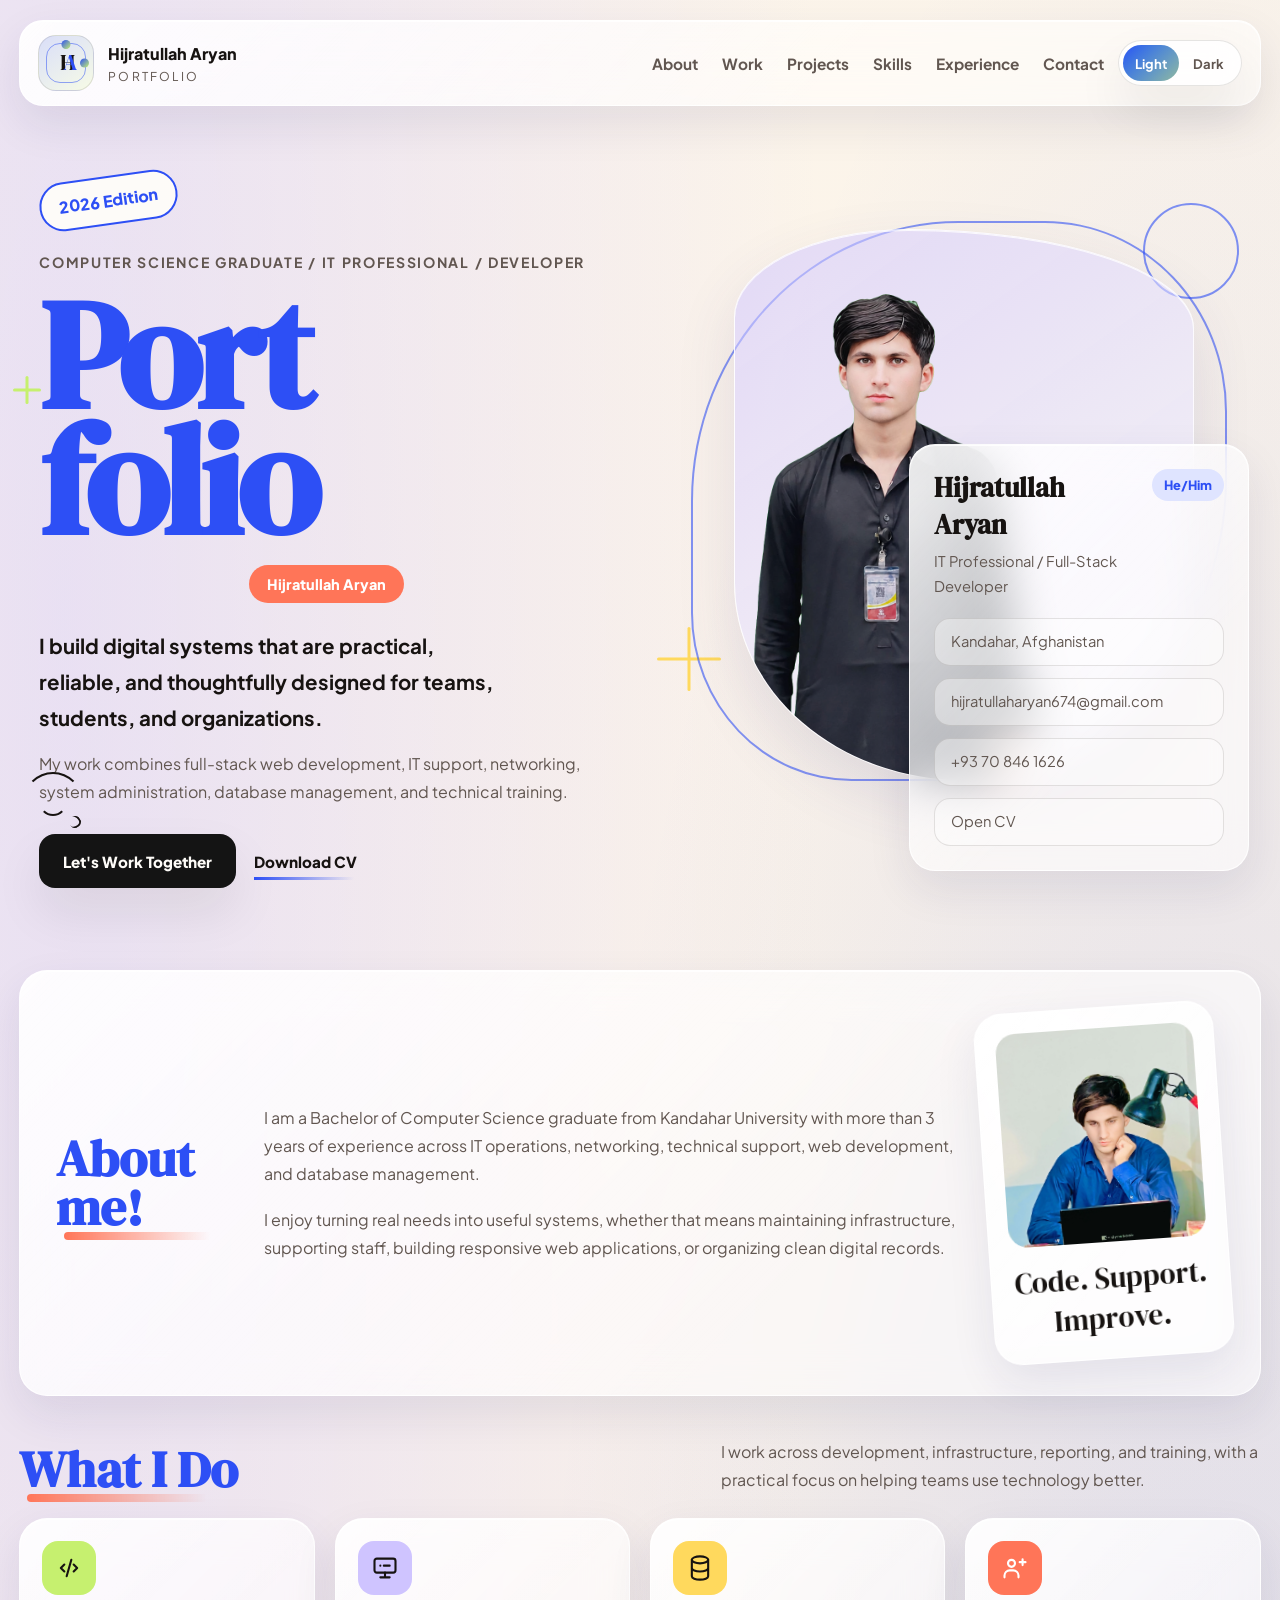
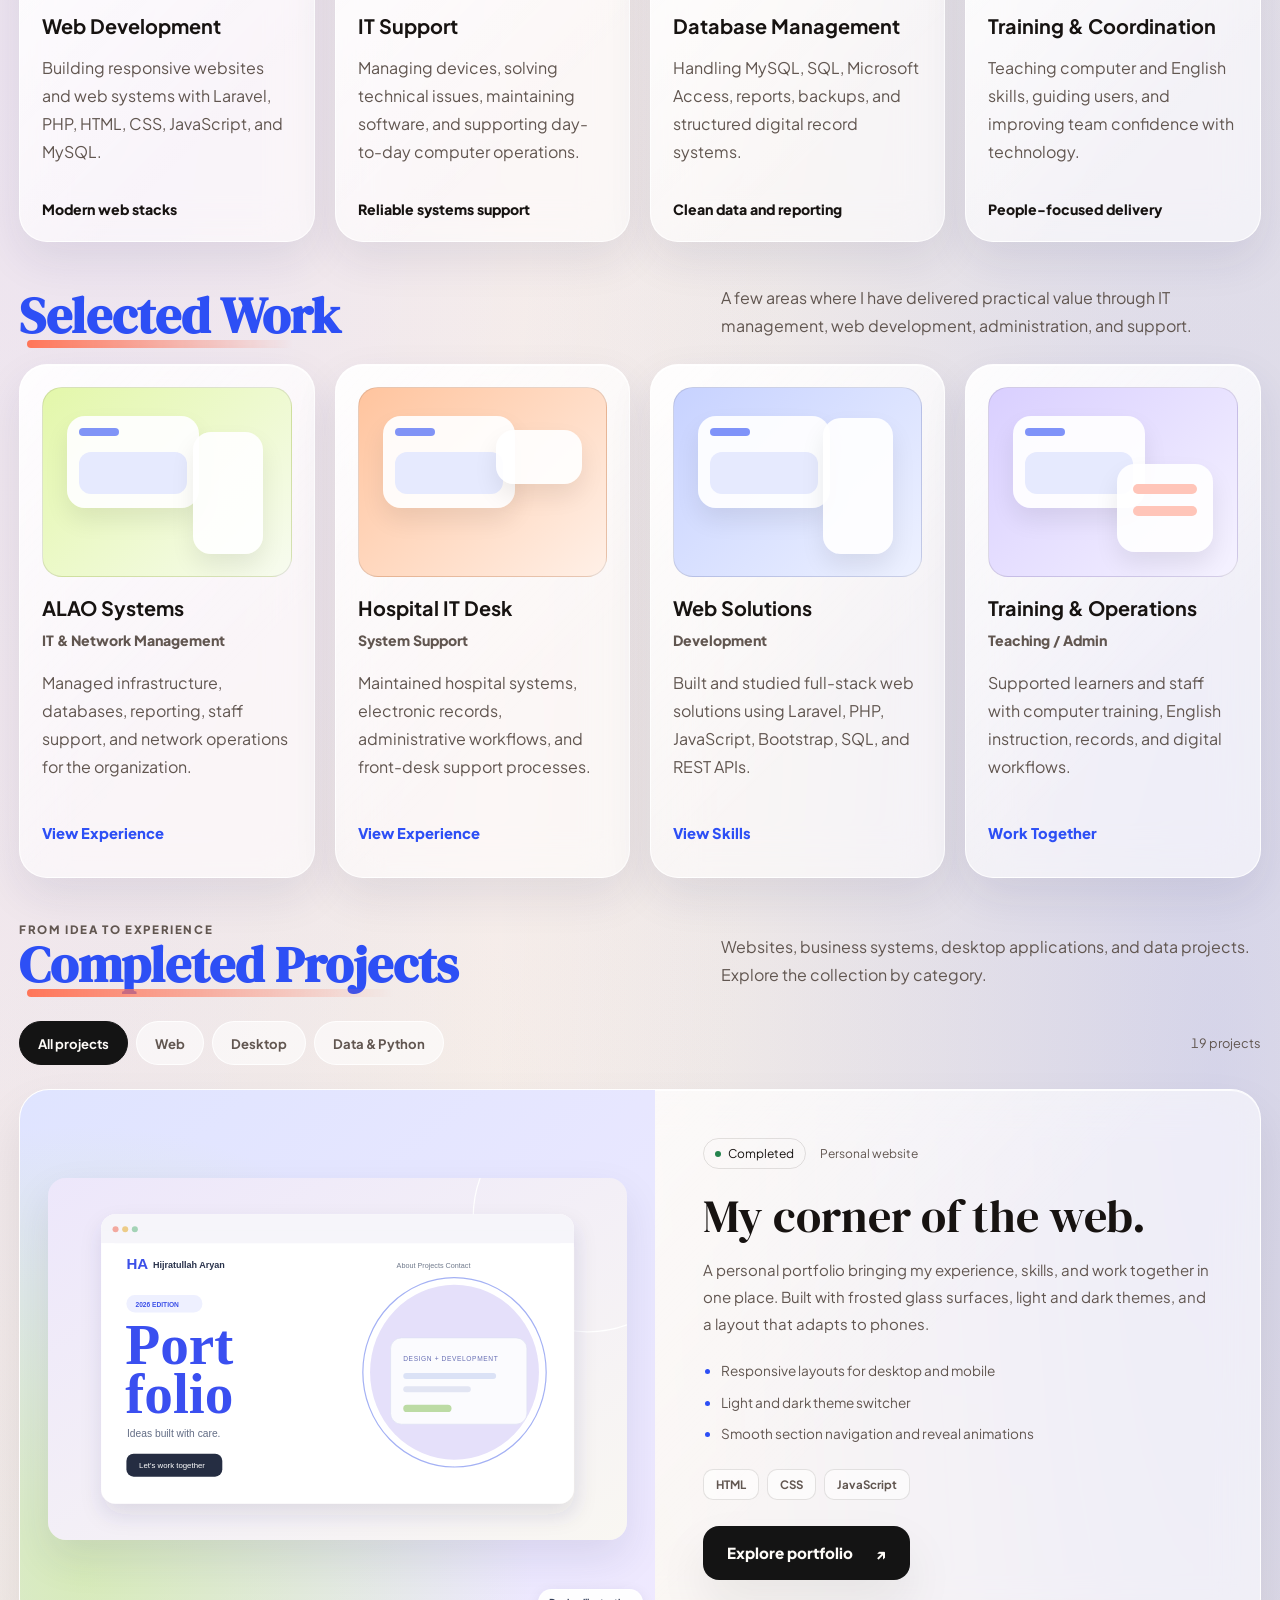
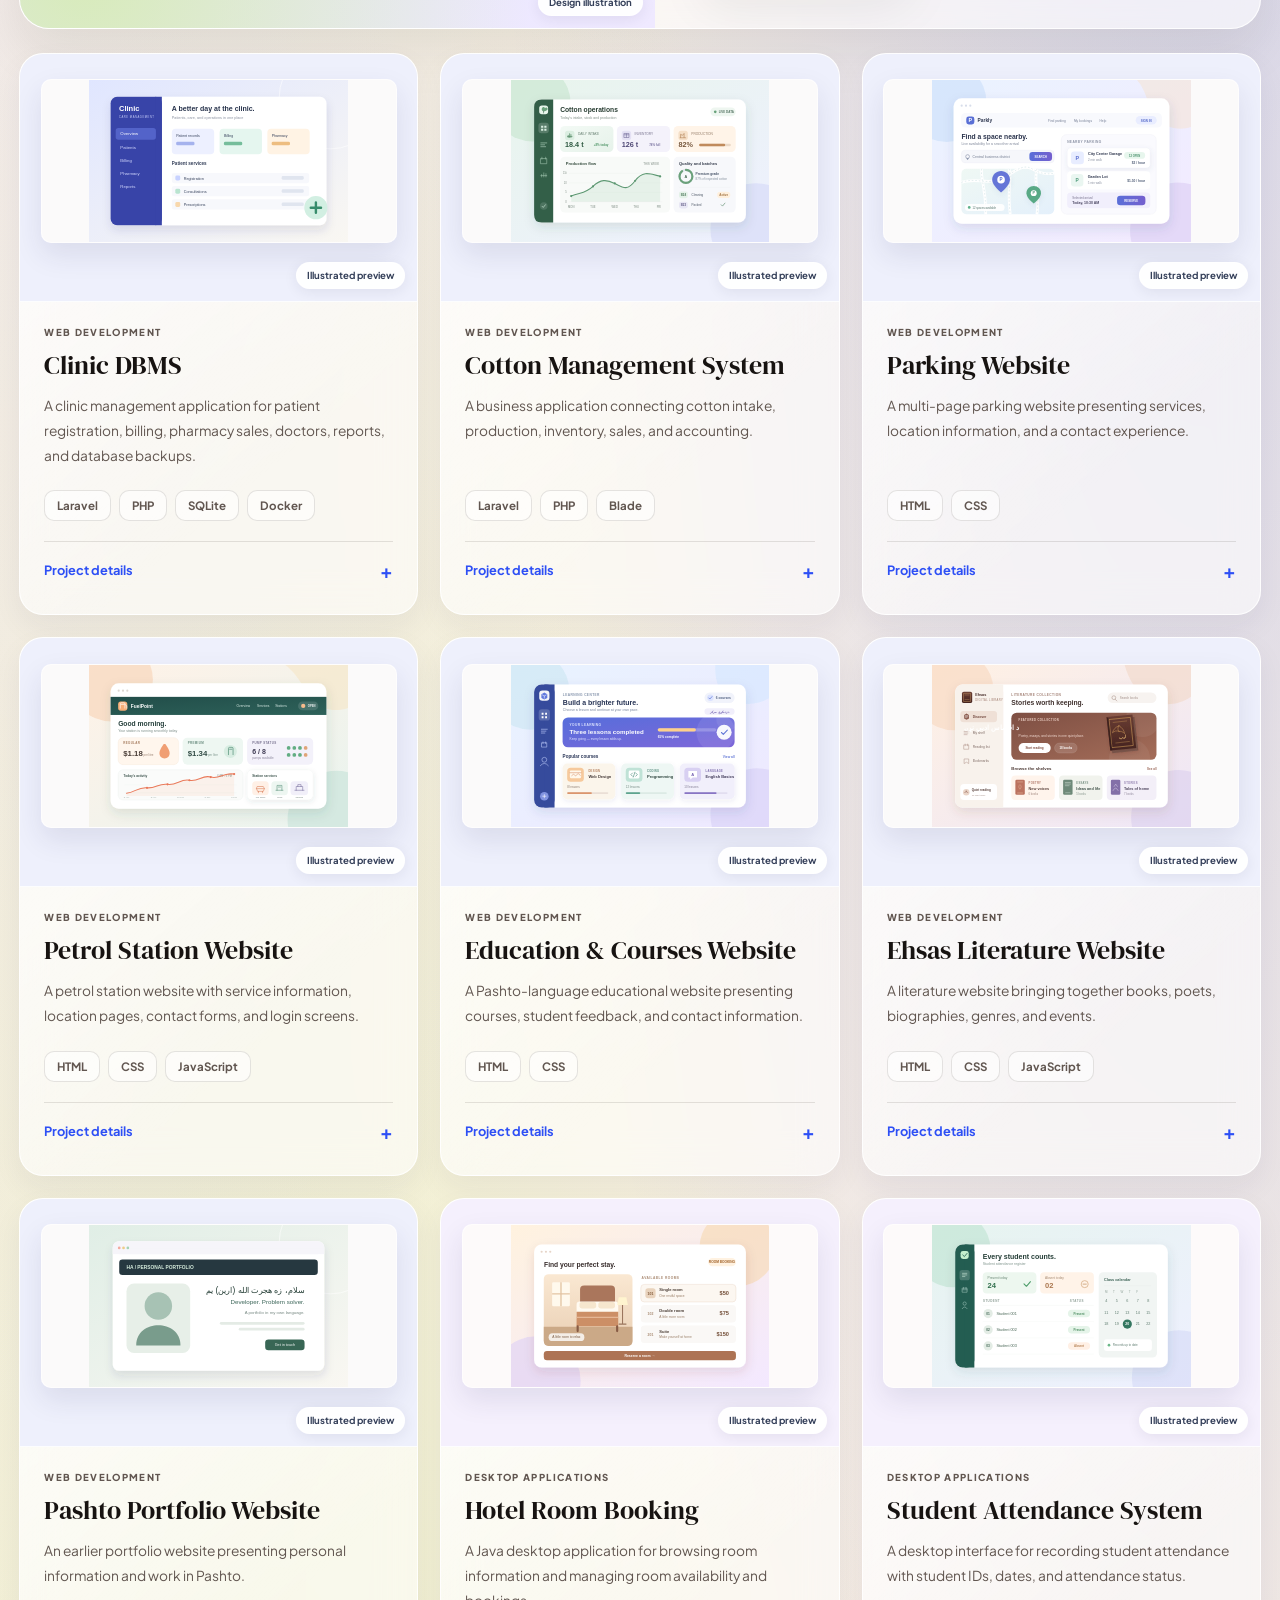
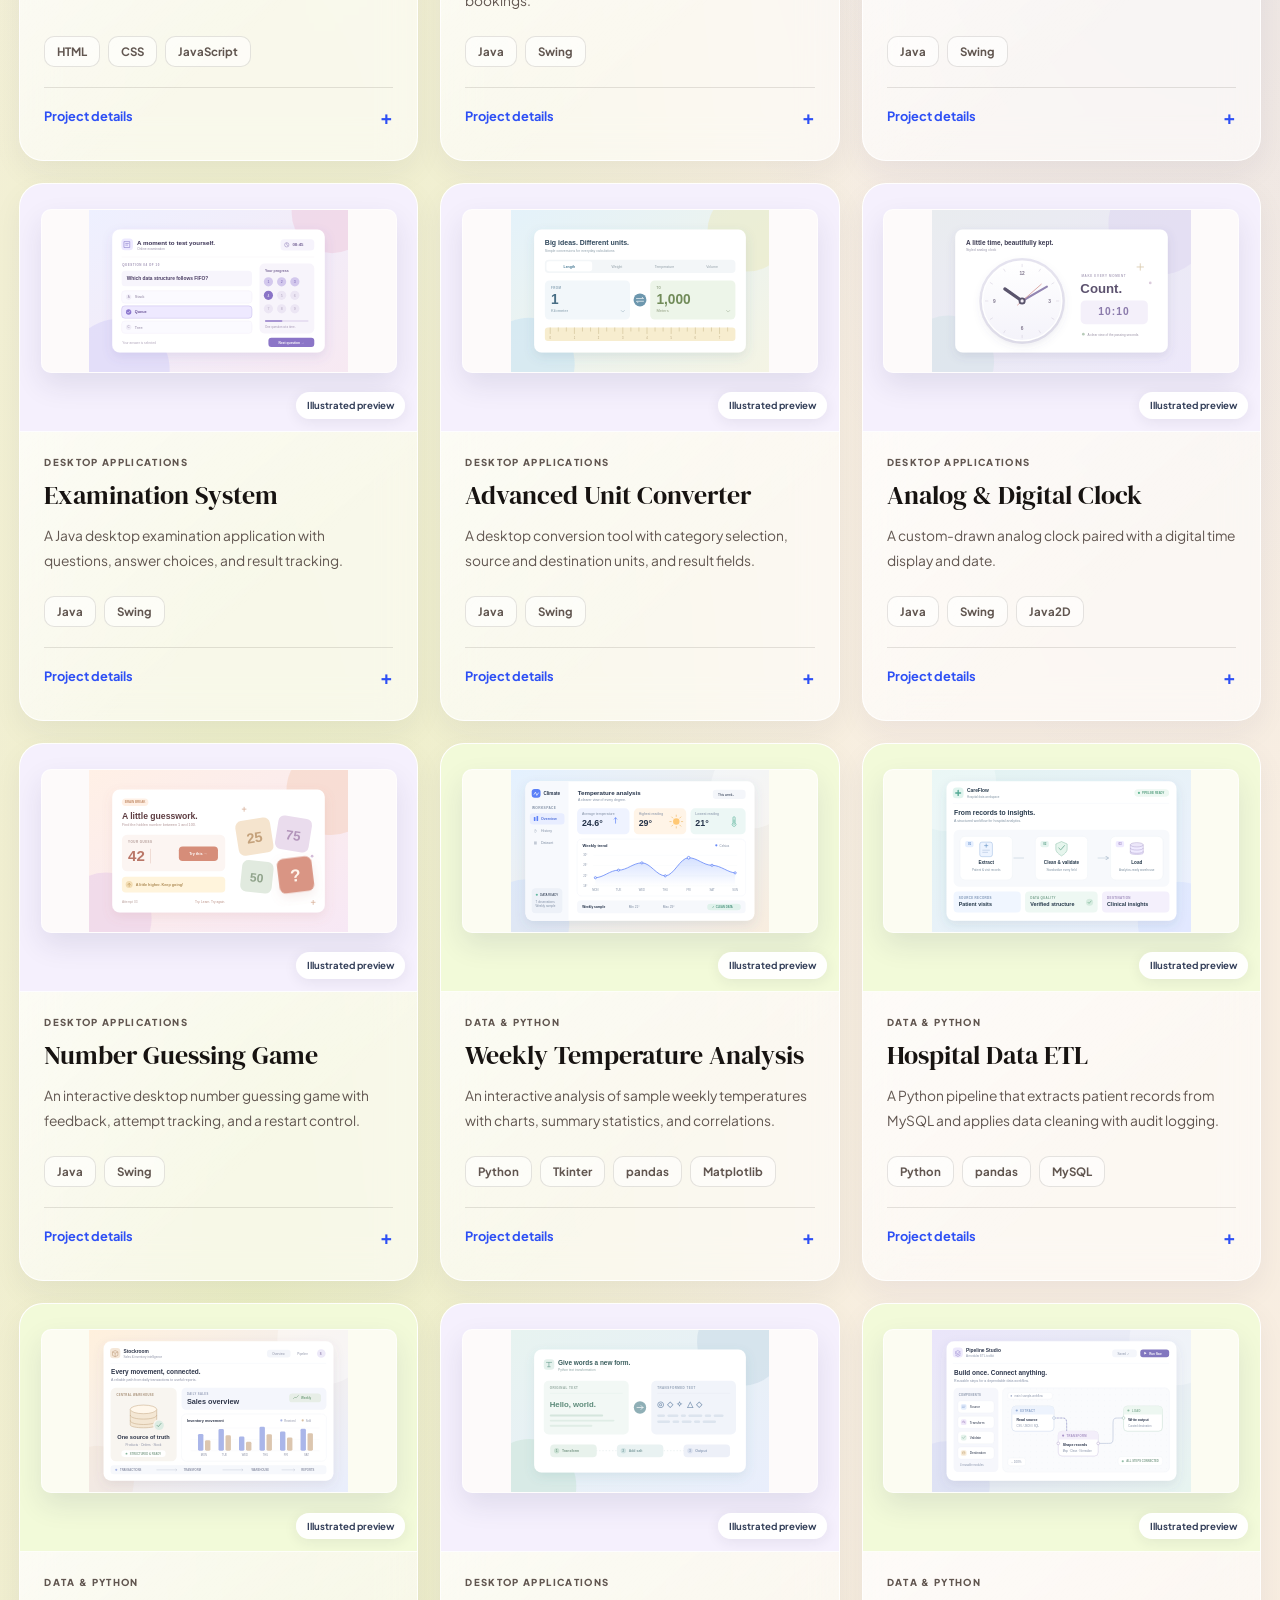
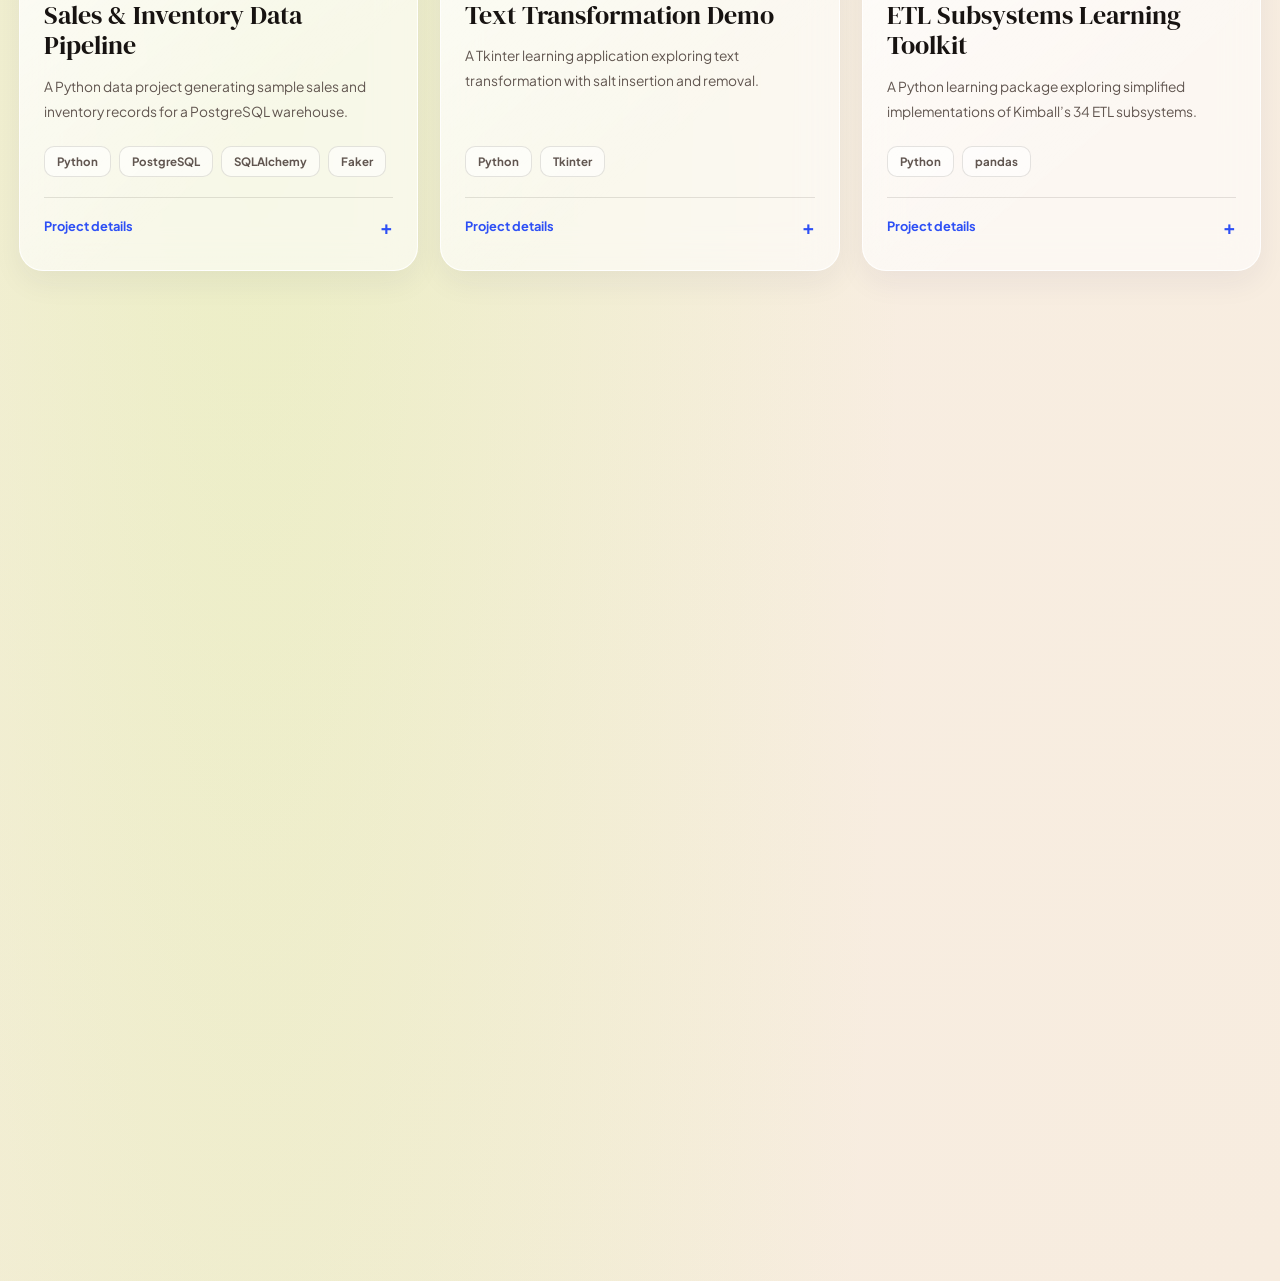
==== commit 5226e9f7: "Use illustrated diagrams for every project" ====
--- a/index.html
+++ b/index.html
@@ -281,31 +281,31 @@
                         <details class="project-more"><summary>Project details <span aria-hidden="true">+</span></summary><p>Patient cards, printable bills, service management, and authenticated staff access.</p></details></div>
                     </article>
                     <article class="project-tile" data-category="web">
-                        <figure class="project-tile-art project-image-photo"><img src="Images/projects/cotton.jpg" alt="Cotton bolls from the cotton management project&#8217;s login background" width="960" height="600" loading="lazy" decoding="async"><figcaption class="project-image-label">Project photo</figcaption></figure>
+                        <figure class="project-tile-art"><img src="Images/projects/cotton-management.svg" alt="Illustrated cotton management dashboard with intake, production, inventory, and sales information" width="960" height="600" loading="lazy" decoding="async"><figcaption class="project-image-label">Illustrated preview</figcaption></figure>
                         <div class="project-tile-body"><p class="projects-eyebrow">Web development</p><h3>Cotton Management System</h3><p>A business application connecting cotton intake, production, inventory, sales, and accounting.</p>
                         <ul class="project-stack" aria-label="Technologies used"><li>Laravel</li><li>PHP</li><li>Blade</li></ul>
                         <details class="project-more"><summary>Project details <span aria-hidden="true">+</span></summary><p>Role-based dashboards for administrators, managers, production, and sales teams.</p></details></div>
                     </article>
                     <article class="project-tile" data-category="web">
-                        <figure class="project-tile-art project-image-photo"><img src="Images/projects/parking.jpg" alt="Cars parked in the garage featured on the parking website" width="960" height="600" loading="lazy" decoding="async"><figcaption class="project-image-label">Project photo</figcaption></figure>
+                        <figure class="project-tile-art"><img src="Images/projects/parking-website.svg" alt="Illustrated parking website showing available spaces, parking levels, and booking information" width="960" height="600" loading="lazy" decoding="async"><figcaption class="project-image-label">Illustrated preview</figcaption></figure>
                         <div class="project-tile-body"><p class="projects-eyebrow">Web development</p><h3>Parking Website</h3><p>A multi-page parking website presenting services, location information, and a contact experience.</p>
                         <ul class="project-stack" aria-label="Technologies used"><li>HTML</li><li>CSS</li></ul>
                         <details class="project-more"><summary>Project details <span aria-hidden="true">+</span></summary><p>Includes dedicated about, services, location, and contact pages.</p></details></div>
                     </article>
                     <article class="project-tile" data-category="web">
-                        <figure class="project-tile-art project-image-screenshot"><img src="Images/projects/petrol-station.png" alt="Petrol station website homepage with Pashto navigation and service information" width="960" height="600" loading="lazy" decoding="async"><figcaption class="project-image-label">Website screenshot</figcaption></figure>
+                        <figure class="project-tile-art"><img src="Images/projects/petrol-station.svg" alt="Illustrated petrol station website with fuel services, station status, and service cards" width="960" height="600" loading="lazy" decoding="async"><figcaption class="project-image-label">Illustrated preview</figcaption></figure>
                         <div class="project-tile-body"><p class="projects-eyebrow">Web development</p><h3>Petrol Station Website</h3><p>A petrol station website with service information, location pages, contact forms, and login screens.</p>
                         <ul class="project-stack" aria-label="Technologies used"><li>HTML</li><li>CSS</li><li>JavaScript</li></ul>
                         <details class="project-more"><summary>Project details <span aria-hidden="true">+</span></summary><p>Groups the related petrol station versions into one project.</p></details></div>
                     </article>
                     <article class="project-tile" data-category="web">
-                        <figure class="project-tile-art project-image-screenshot"><img src="Images/projects/courses.png" alt="Education website homepage with Pashto course information" width="960" height="600" loading="lazy" decoding="async"><figcaption class="project-image-label">Website screenshot</figcaption></figure>
+                        <figure class="project-tile-art"><img src="Images/projects/education-courses.svg" alt="Illustrated education website with course catalog, learning progress, and student information" width="960" height="600" loading="lazy" decoding="async"><figcaption class="project-image-label">Illustrated preview</figcaption></figure>
                         <div class="project-tile-body"><p class="projects-eyebrow">Web development</p><h3>Education &amp; Courses Website</h3><p>A Pashto-language educational website presenting courses, student feedback, and contact information.</p>
                         <ul class="project-stack" aria-label="Technologies used"><li>HTML</li><li>CSS</li></ul>
                         <details class="project-more"><summary>Project details <span aria-hidden="true">+</span></summary><p>Separate home, courses, about, student, and contact pages.</p></details></div>
                     </article>
                     <article class="project-tile" data-category="web">
-                        <figure class="project-tile-art project-image-book"><img src="Images/projects/literature.png" alt="Pashto poetry book cover featured on the Ehsas literature website" width="960" height="600" loading="lazy" decoding="async"><figcaption class="project-image-label">From the project</figcaption></figure>
+                        <figure class="project-tile-art"><img src="Images/projects/ehsas-literature.svg" alt="Illustrated literature website with books, poets, genres, and reading activity" width="960" height="600" loading="lazy" decoding="async"><figcaption class="project-image-label">Illustrated preview</figcaption></figure>
                         <div class="project-tile-body"><p class="projects-eyebrow">Web development</p><h3>Ehsas Literature Website</h3><p>A literature website bringing together books, poets, biographies, genres, and events.</p>
                         <ul class="project-stack" aria-label="Technologies used"><li>HTML</li><li>CSS</li><li>JavaScript</li></ul>
                         <details class="project-more"><summary>Project details <span aria-hidden="true">+</span></summary><p>A collection of linked pages dedicated to literary content.</p></details></div>
--- a/CSS/style.css
+++ b/CSS/style.css
@@ -2304,14 +2304,6 @@
     background: color-mix(in srgb, var(--green-soft) 66%, var(--surface-strong));
 }
 
-.project-image-photo > img {
-    background: color-mix(in srgb, var(--surface-strong) 88%, transparent);
-}
-
-.project-image-book {
-    background: color-mix(in srgb, #e8d7bd 72%, var(--surface-strong));
-}
-
 .project-image-label {
     position: absolute;
     z-index: 1;
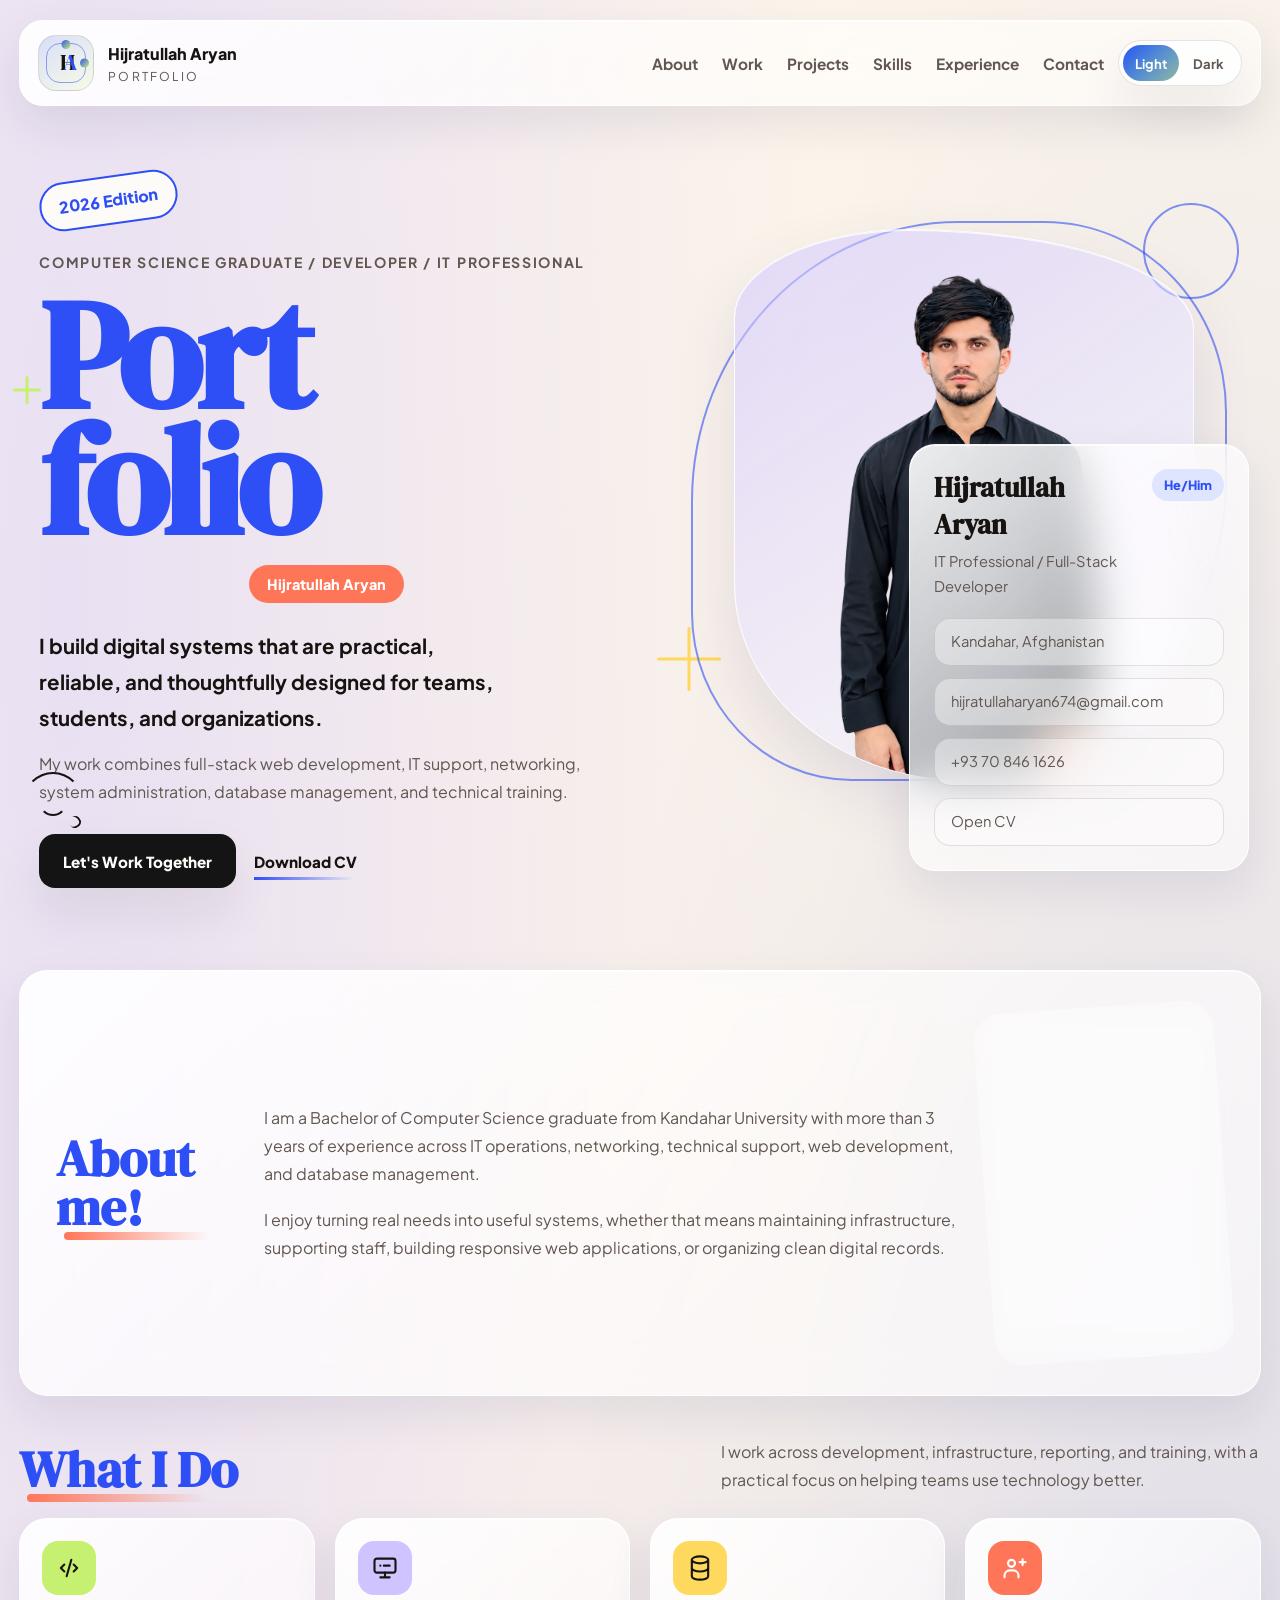
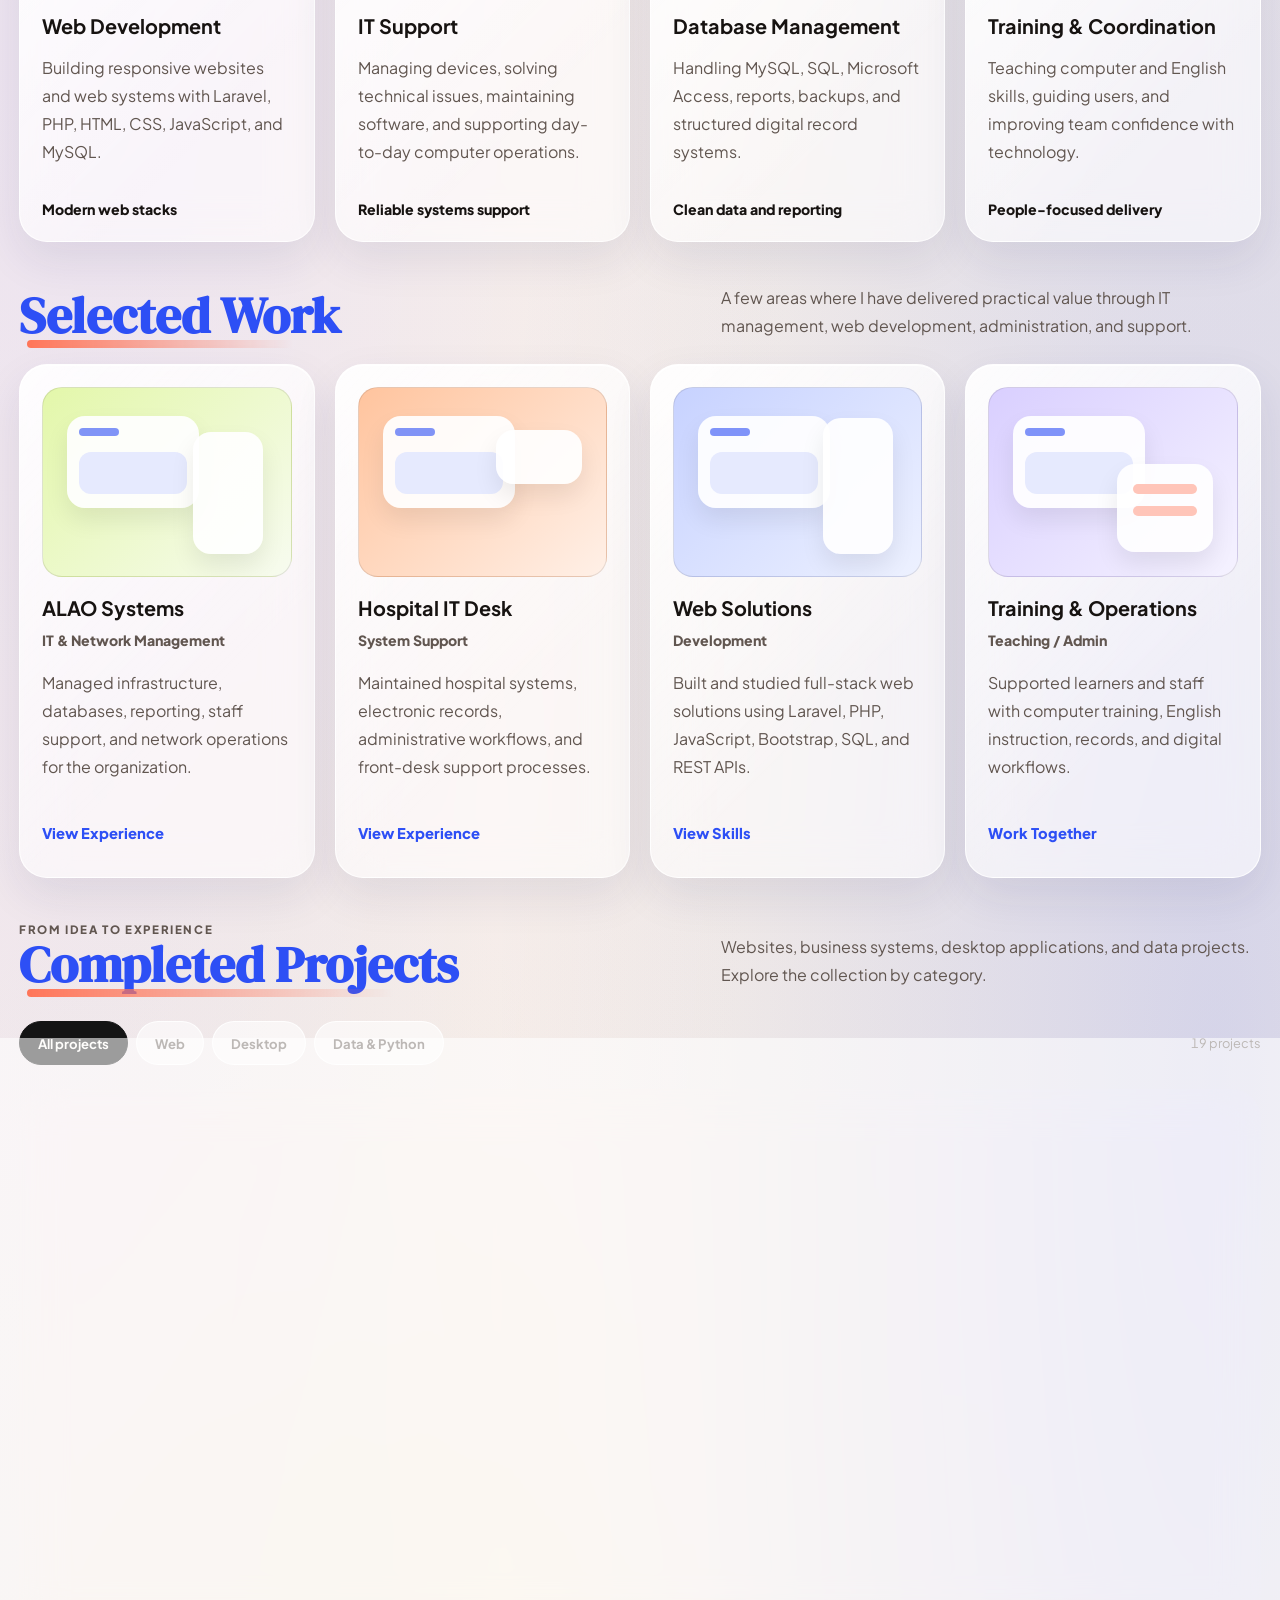
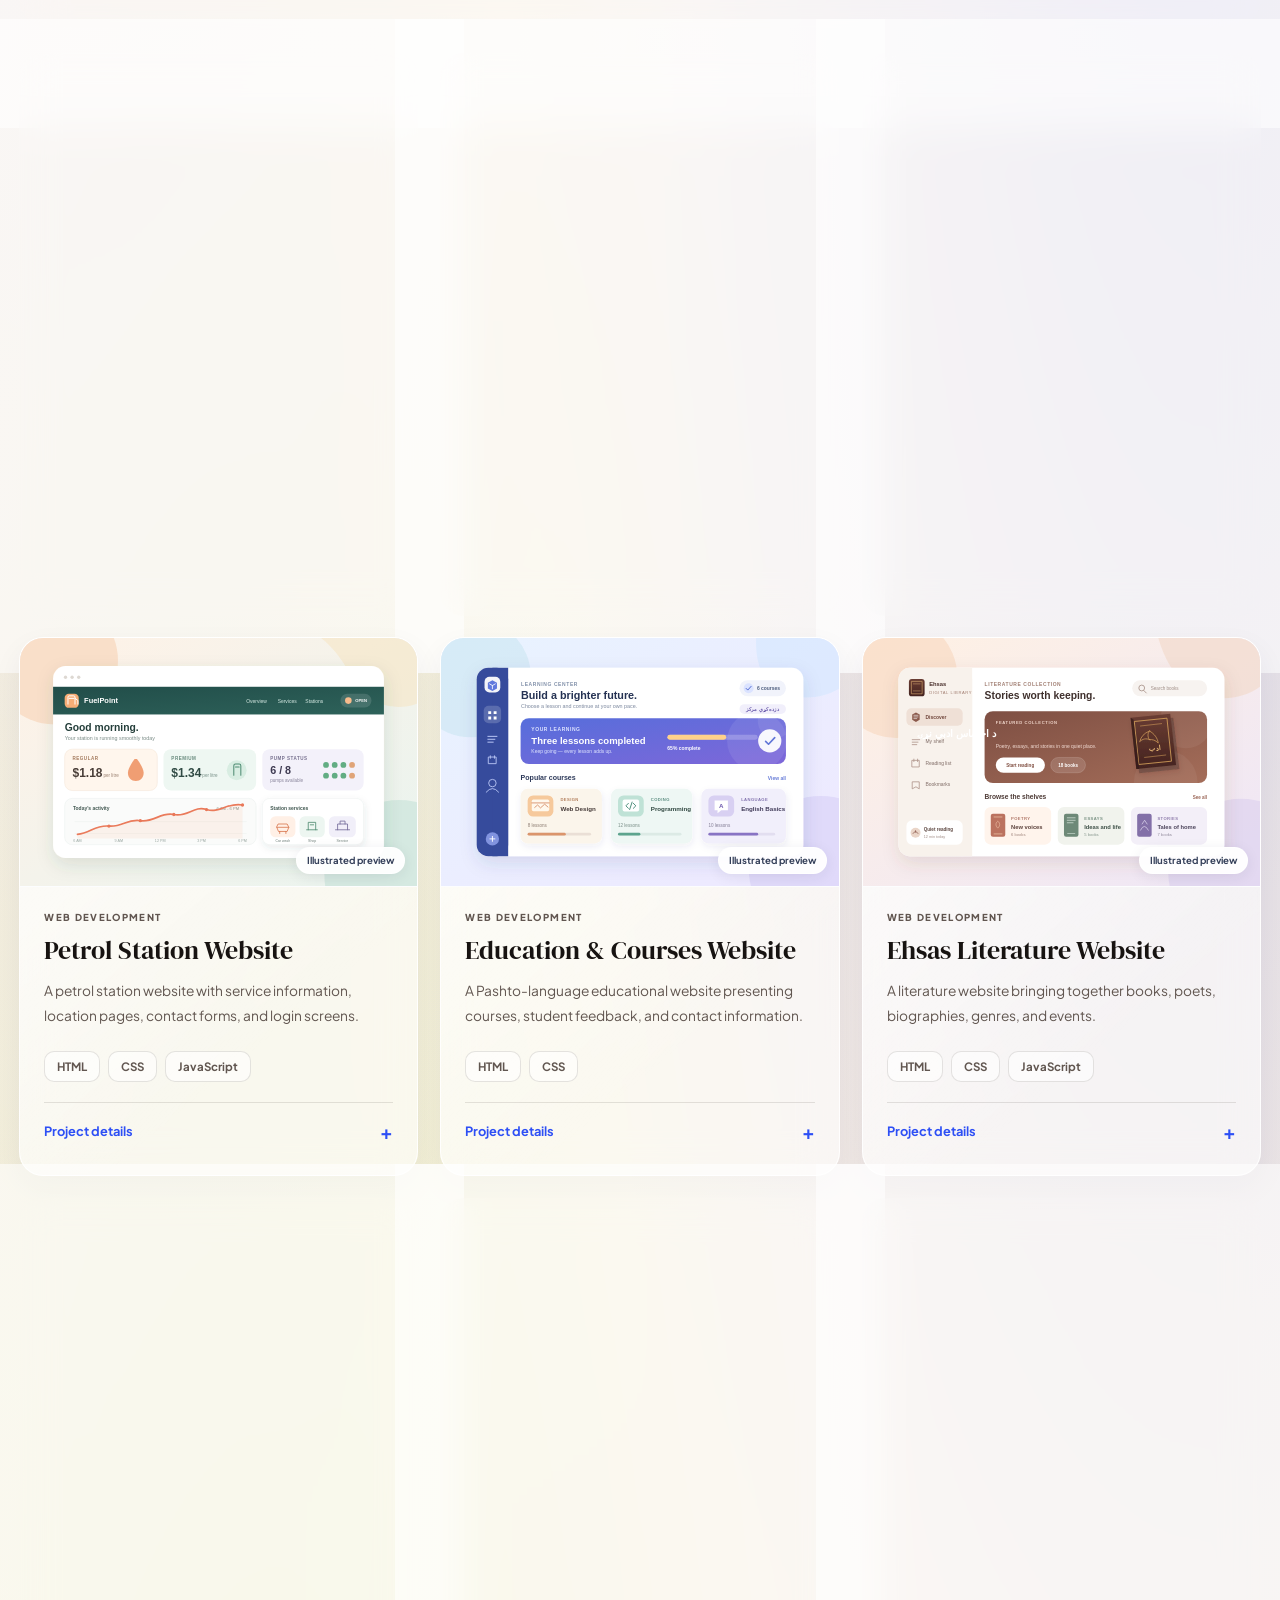
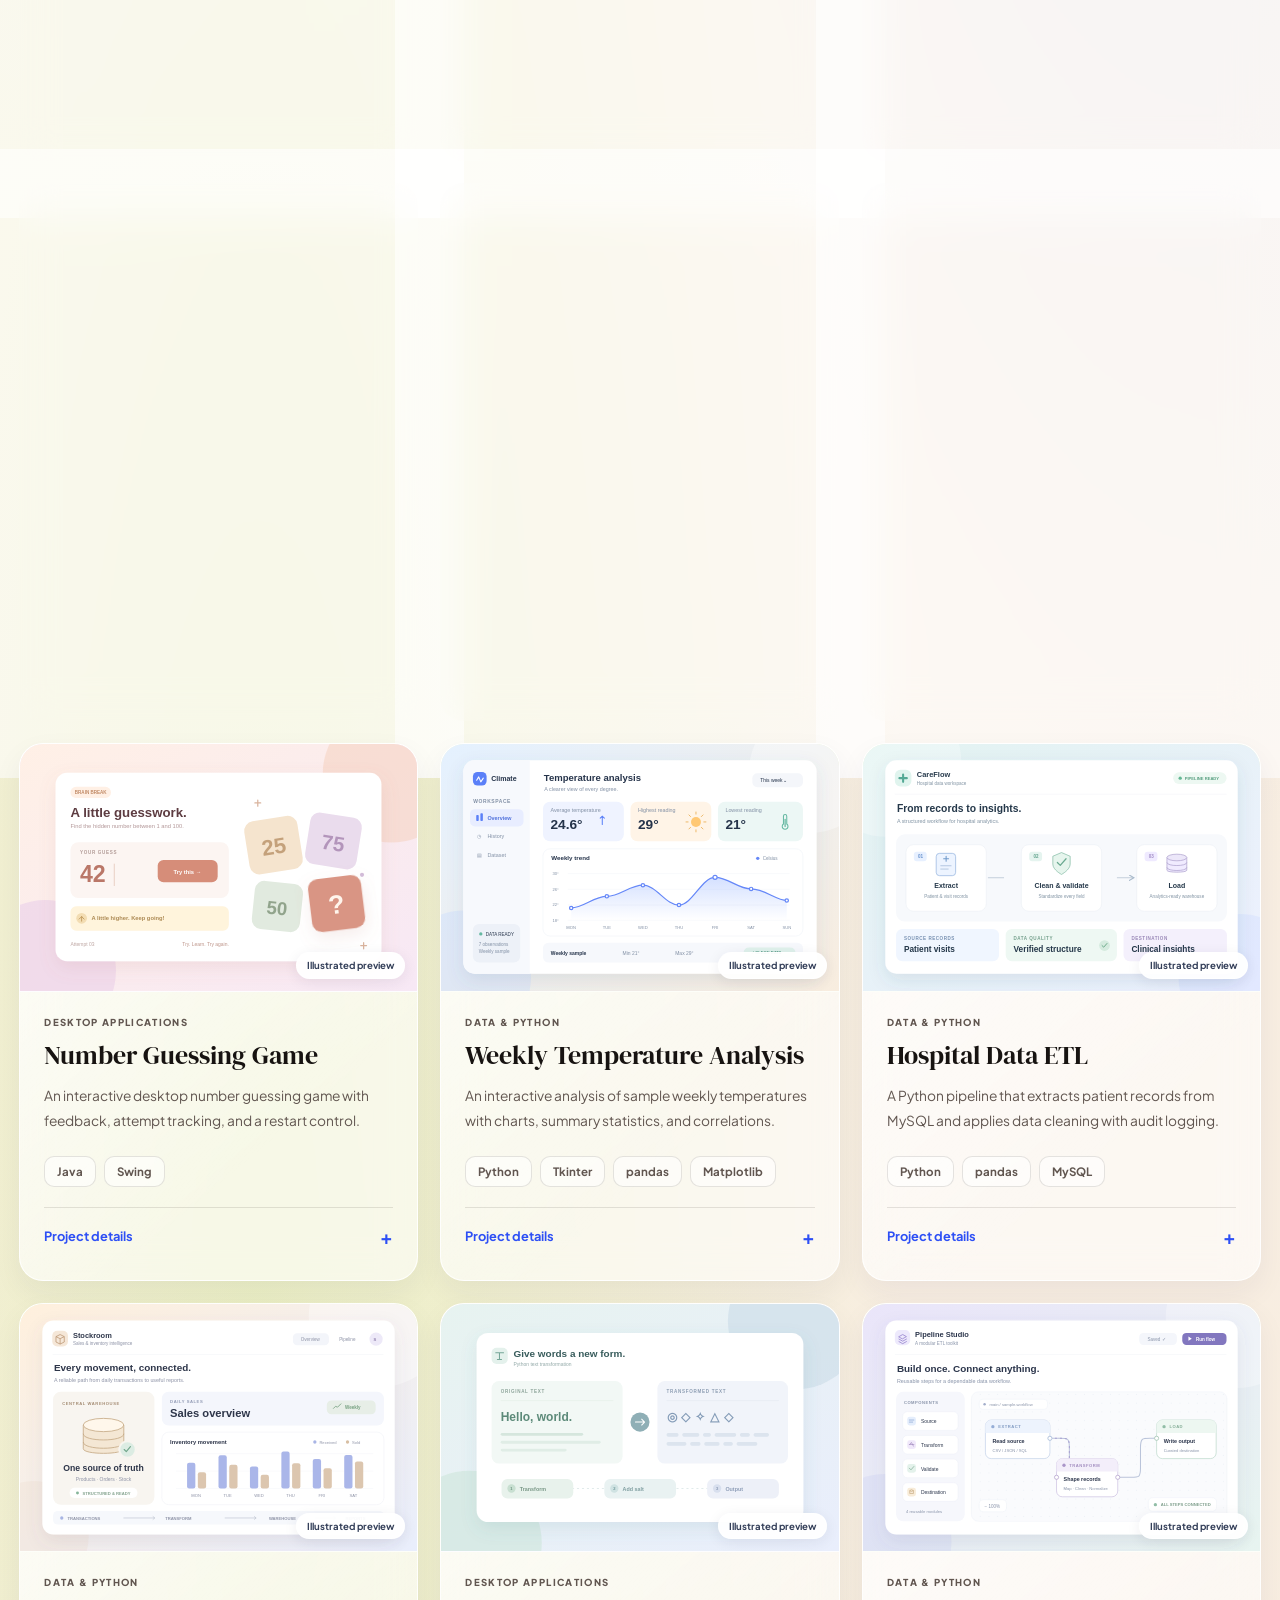
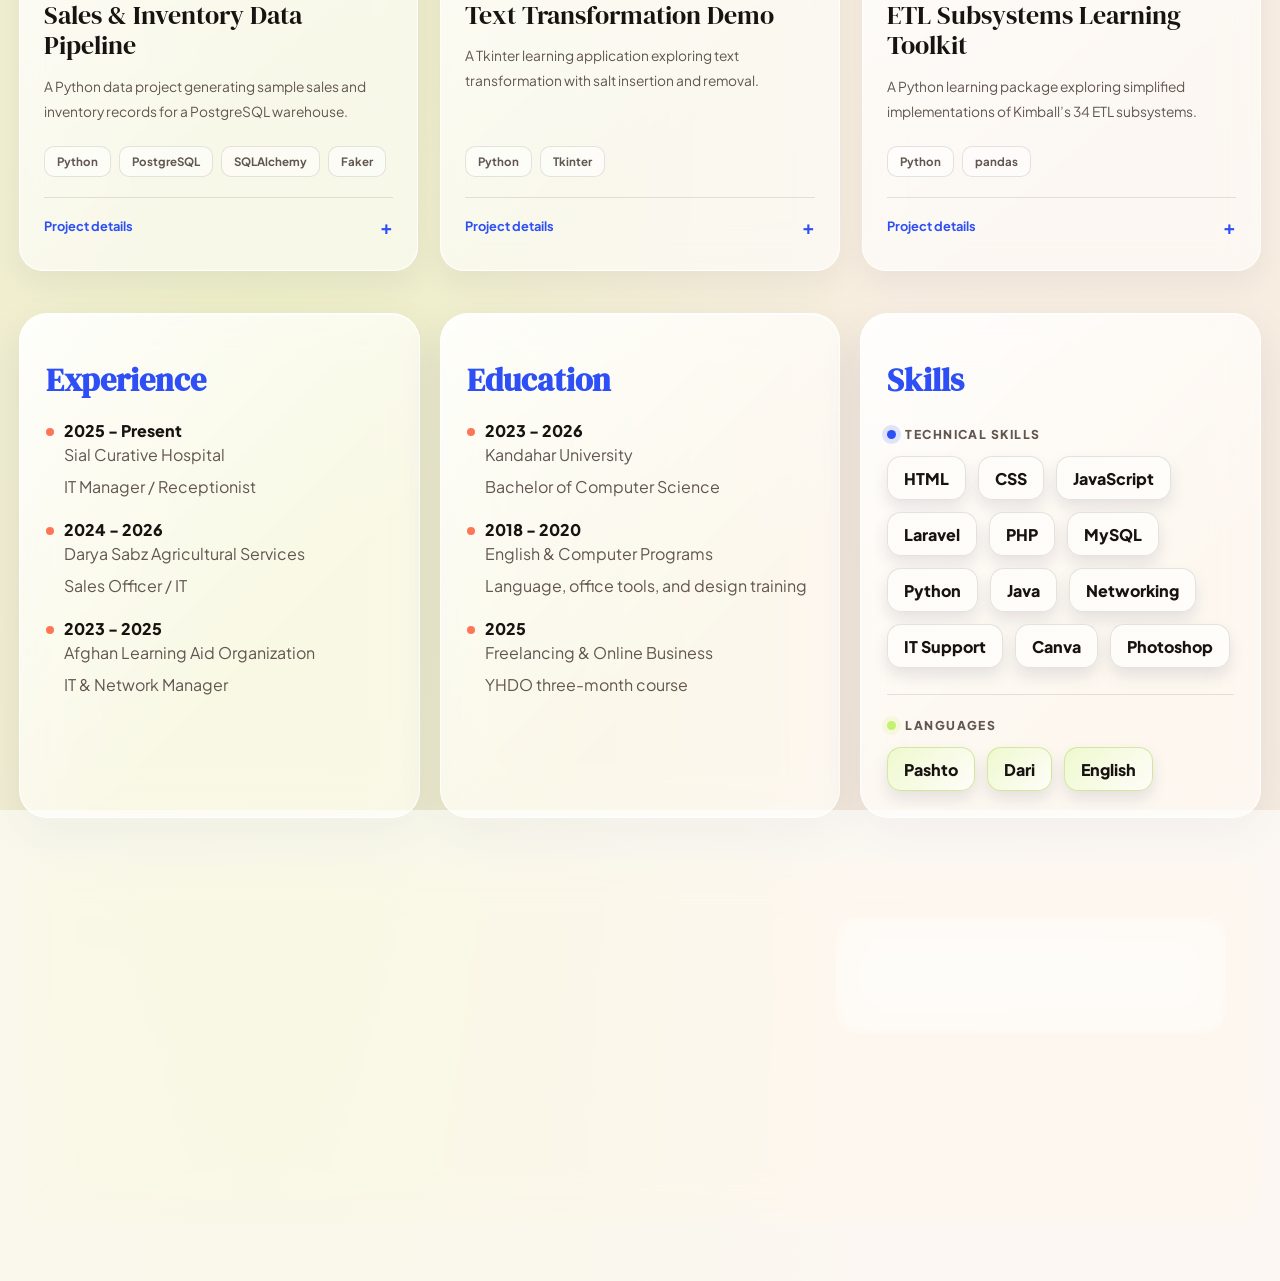
==== commit 02ec4bfb: "Use selected portrait in hero" ====
--- a/index.html
+++ b/index.html
@@ -60,7 +60,7 @@
                     <span class="doodle doodle-cross hero-cross"></span>
                     <span class="doodle doodle-swirl hero-swirl"></span>
 
-                    <p class="eyebrow">Computer Science Graduate / IT Professional / Developer</p>
+                    <p class="eyebrow">Computer Science Graduate / Developer / IT Professional  </p>
                     <h1 class="hero-title">
                         <span>Port</span>
                         <span>folio</span>
@@ -86,8 +86,8 @@
                     <span class="doodle doodle-loop hero-loop"></span>
 
                     <div class="portrait-stage">
-                        <div class="portrait-shape">
-                            <img src="Images/hijratullah-profile-cutout.png" alt="Portrait of Hijratullah Aryan">
+                        <div class="portrait-shape" role="img" aria-label="Portrait of Hijratullah Aryan">
+                            <img class="portrait-image" src="Images/portraits/hero-portrait-1.png" alt="" aria-hidden="true" decoding="async" fetchpriority="high">
                         </div>
 
                         <div class="profile-card">
--- a/CSS/style.css
+++ b/CSS/style.css
@@ -501,19 +501,21 @@
     margin: 0 auto;
     aspect-ratio: 5 / 6;
     overflow: hidden;
+    isolation: isolate;
     border-radius: 38% 62% 50% 50% / 16% 18% 34% 36%;
     background: color-mix(in srgb, var(--purple) 75%, var(--surface-strong));
 }
 
-.portrait-shape img {
+.portrait-shape .portrait-image {
     width: 100%;
     height: 100%;
-    object-fit: cover;
-    object-position: center top;
+    object-fit: contain;
+    object-position: center bottom;
 }
 
 .profile-card {
     position: absolute;
+    z-index: 2;
     right: 12px;
     bottom: 0;
     width: min(100%, 340px);
@@ -1482,9 +1484,9 @@
         aspect-ratio: 4 / 5;
     }
 
-    .portrait-shape img {
+    .portrait-shape .portrait-image {
         object-fit: contain;
-        object-position: center;
+        object-position: center bottom;
     }
 
     .portrait-stage::before {
@@ -1913,7 +1915,7 @@
     }
 
     .profile-card {
-        z-index: 1;
+        z-index: 2;
     }
 
     .about-band {
@@ -2267,13 +2269,13 @@
     }
 }
 
-/* Every project visual uses the same centered, framed preview treatment. */
+/* Every project visual fills its preview panel edge to edge. */
 .project-tile-art {
     display: grid;
     place-items: center;
     min-height: 0;
     margin: 0;
-    padding: clamp(18px, 2vw, 28px) clamp(14px, 1.6vw, 22px) 58px;
+    padding: 0;
     aspect-ratio: 8 / 5;
     background: color-mix(in srgb, var(--blue-soft) 52%, var(--surface-strong));
 }
@@ -2287,12 +2289,12 @@
     height: 100%;
     min-width: 0;
     min-height: 0;
-    object-fit: contain;
+    object-fit: cover;
     object-position: center;
-    border: 1px solid color-mix(in srgb, var(--glass-border) 80%, transparent);
-    border-radius: 10px;
-    background: color-mix(in srgb, var(--surface-strong) 78%, transparent);
-    box-shadow: 0 12px 28px rgba(38, 43, 92, 0.1);
+    border: 0;
+    border-radius: 0;
+    background: transparent;
+    box-shadow: none;
     transition: transform 0.55s cubic-bezier(0.22, 1, 0.36, 1), box-shadow 0.55s ease;
 }
 
@@ -2327,14 +2329,17 @@
     min-width: 0;
     min-height: 0;
     margin: 0;
-    padding: 28px;
+    padding: 0;
+    overflow: hidden;
 }
 
 .project-feature-image > img {
     width: 100%;
-    height: auto;
-    border-radius: 18px;
-    box-shadow: 0 18px 42px rgba(38, 43, 92, 0.1);
+    height: 100%;
+    object-fit: cover;
+    object-position: center;
+    border-radius: 0;
+    box-shadow: none;
 }
 
 @media (hover: hover) and (prefers-reduced-motion: no-preference) {
@@ -2346,8 +2351,8 @@
 
 @media (max-width: 720px) {
     .project-tile-art {
-        aspect-ratio: 3 / 2;
-        padding: 14px 12px 52px;
+        aspect-ratio: 8 / 5;
+        padding: 0;
     }
 
     .project-image-label {
@@ -2357,9 +2362,6 @@
         font-size: 0.58rem;
     }
 
-    .project-feature-image {
-        padding: 20px;
-    }
 }
 
 @media (prefers-reduced-motion: reduce) {
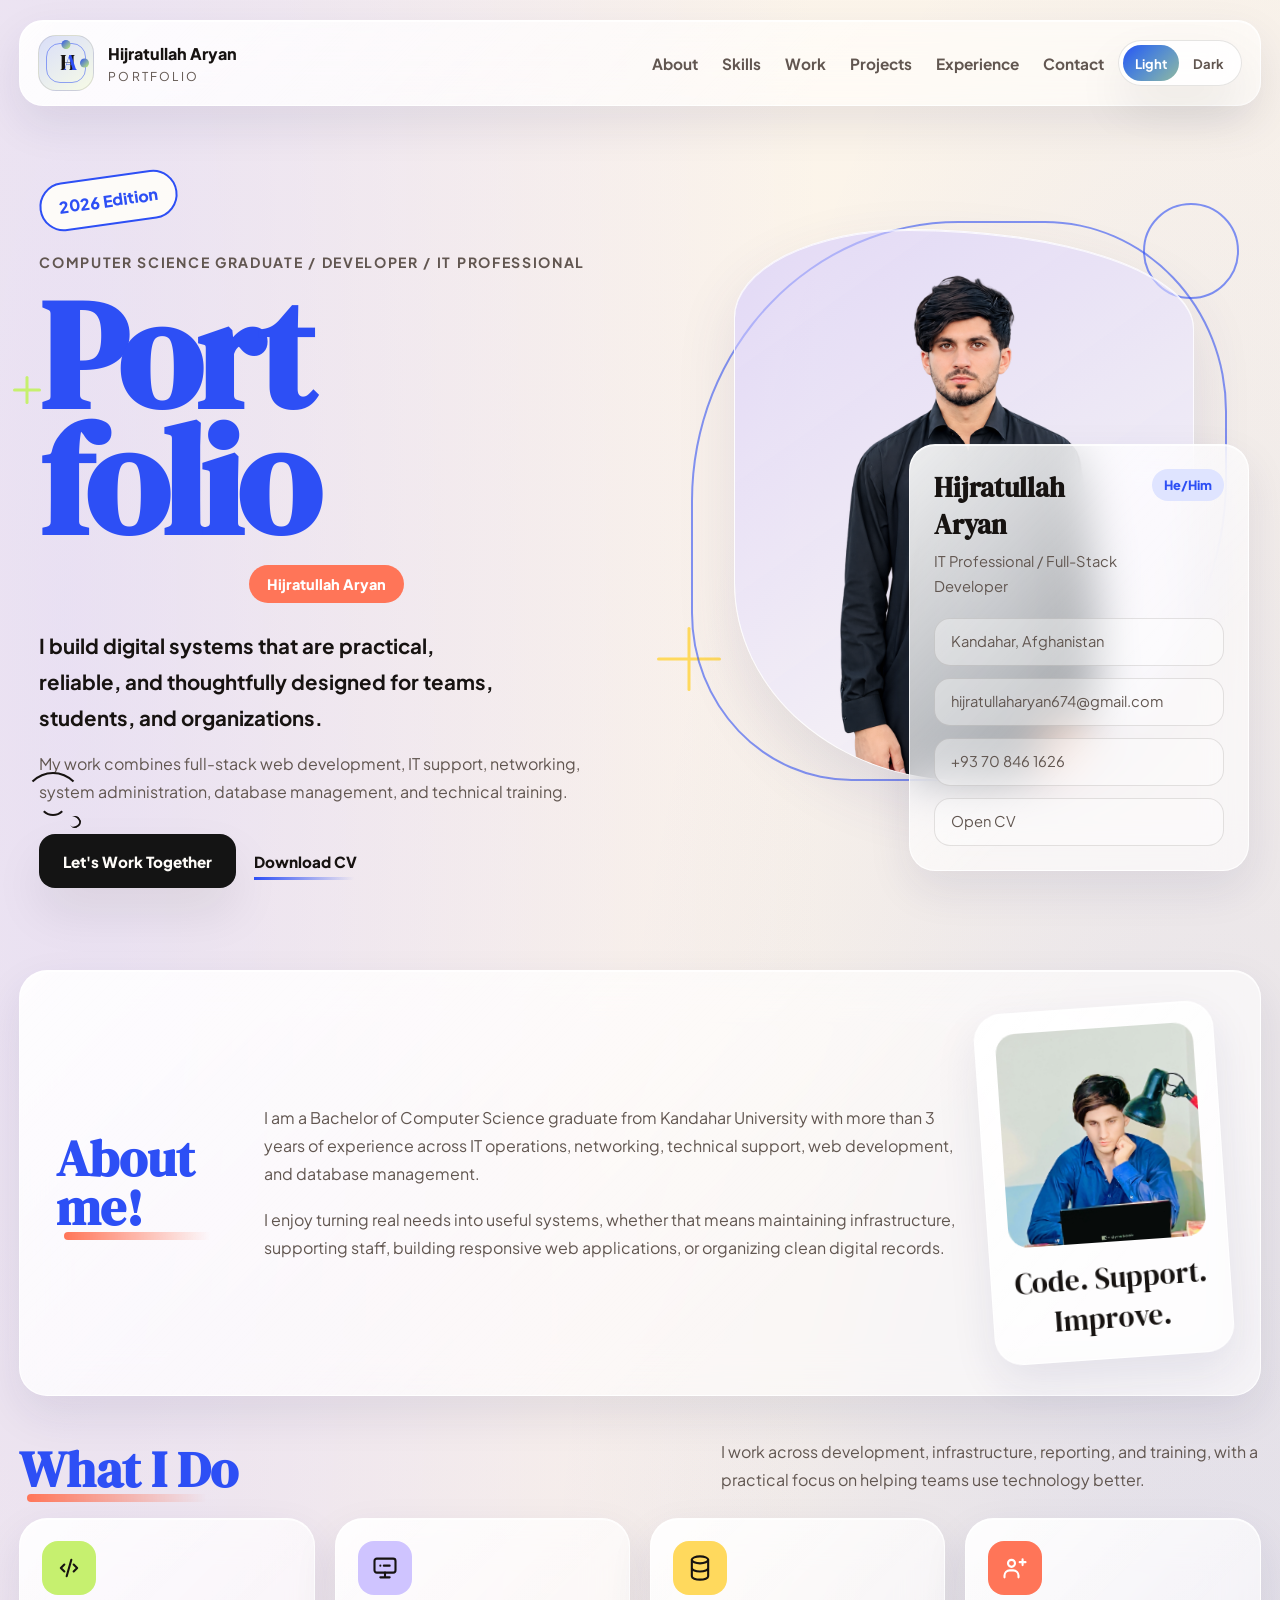
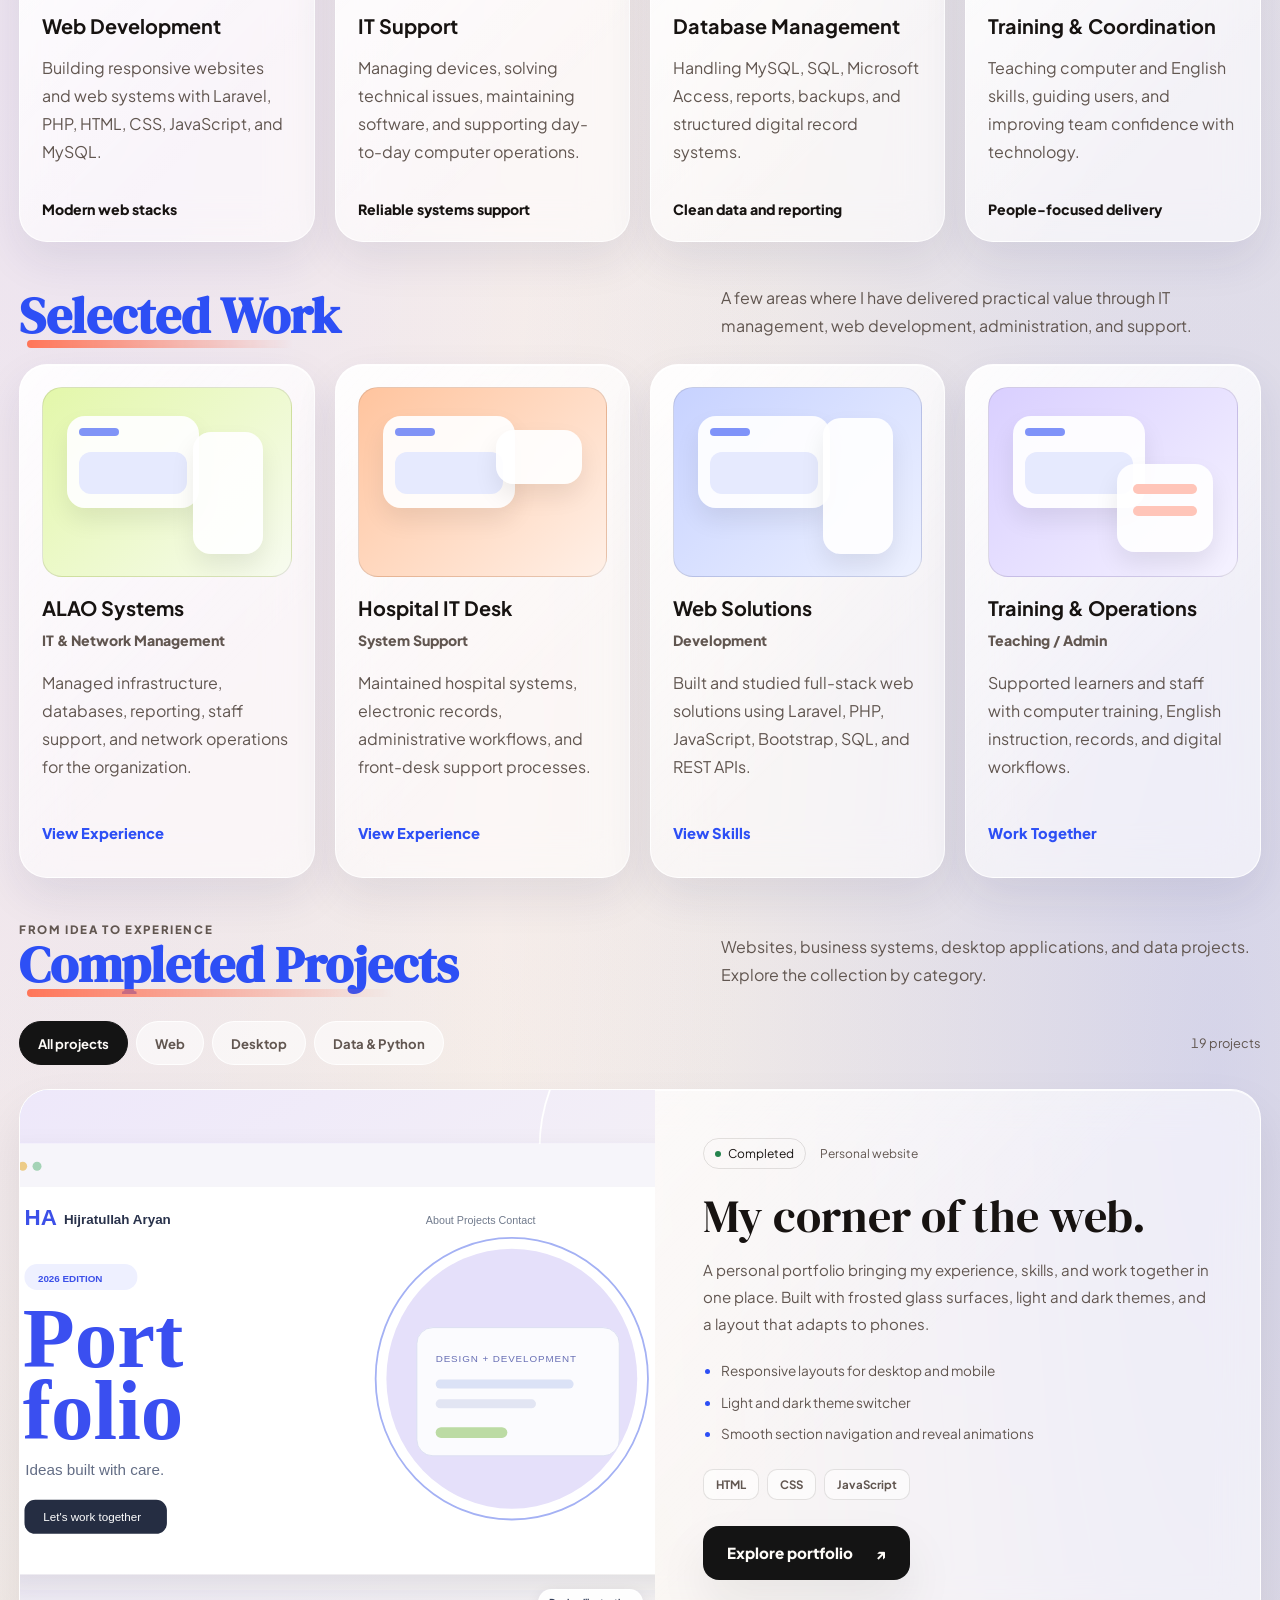
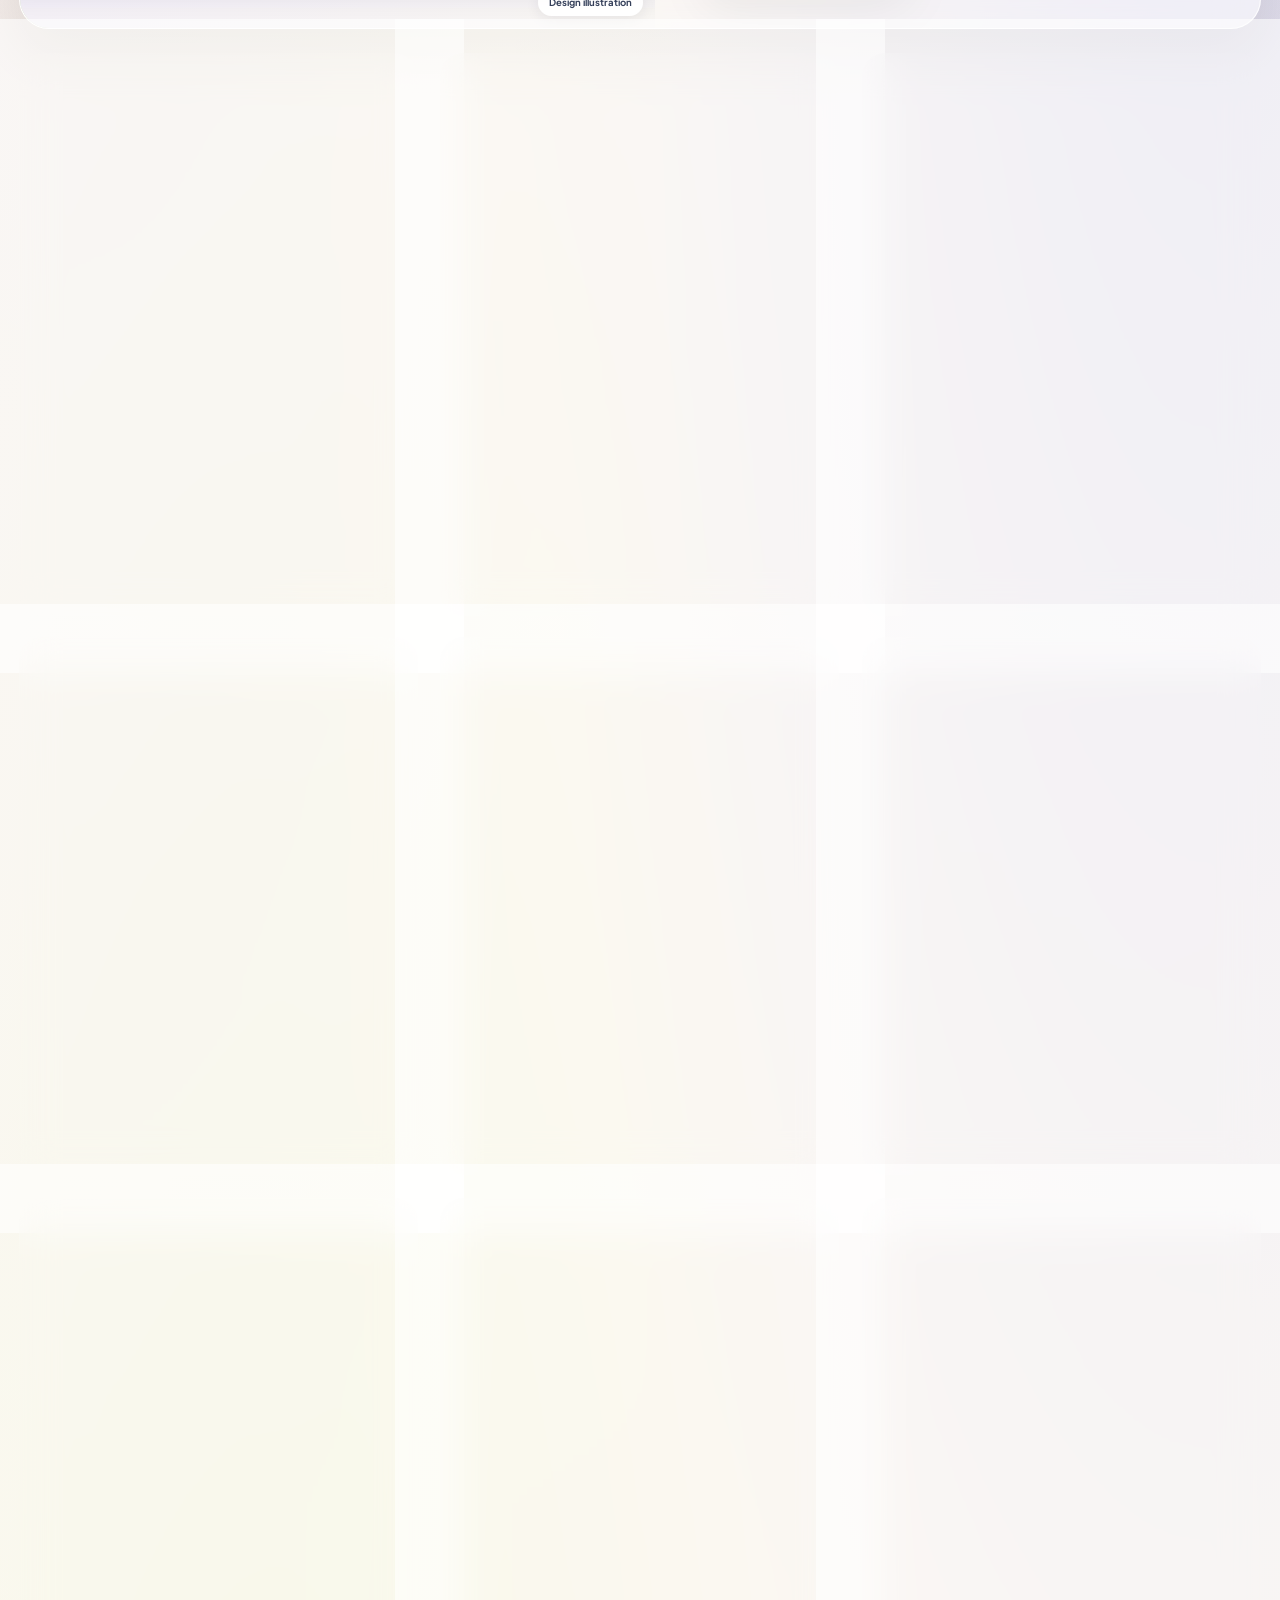
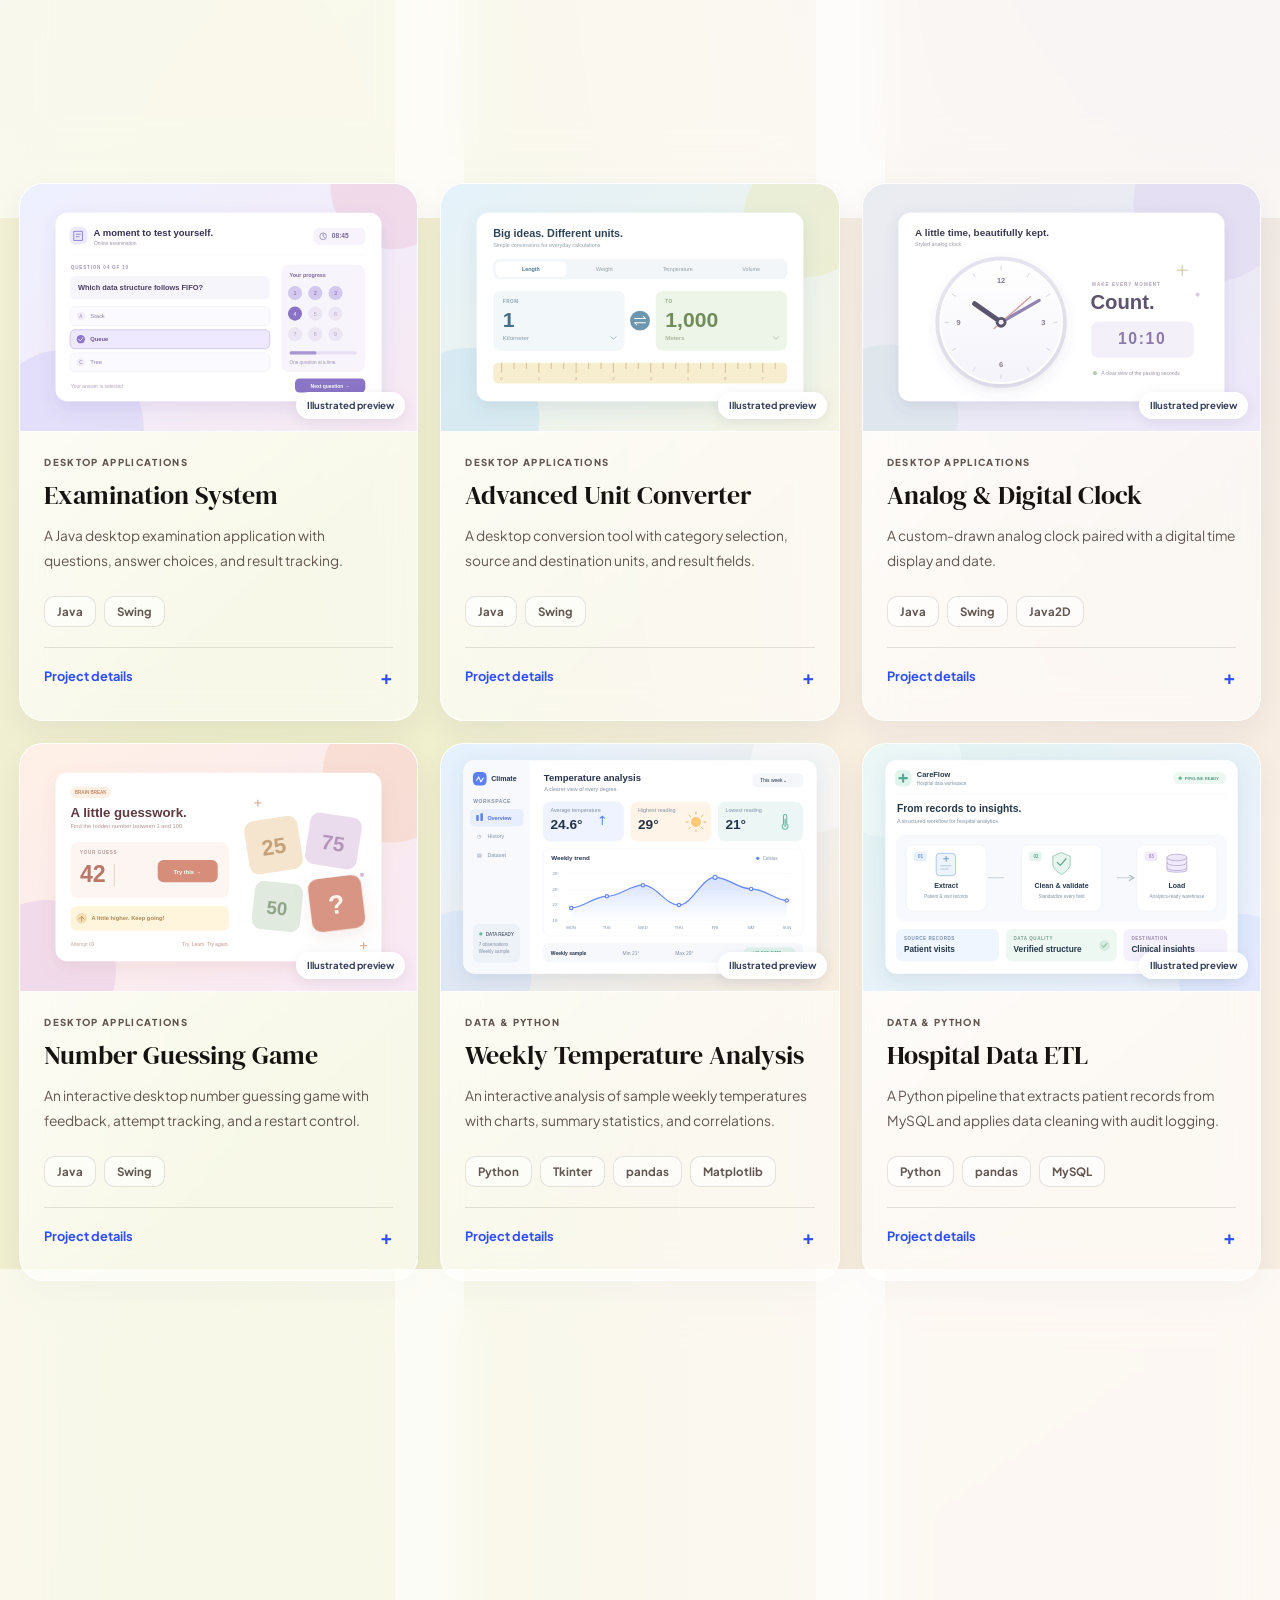
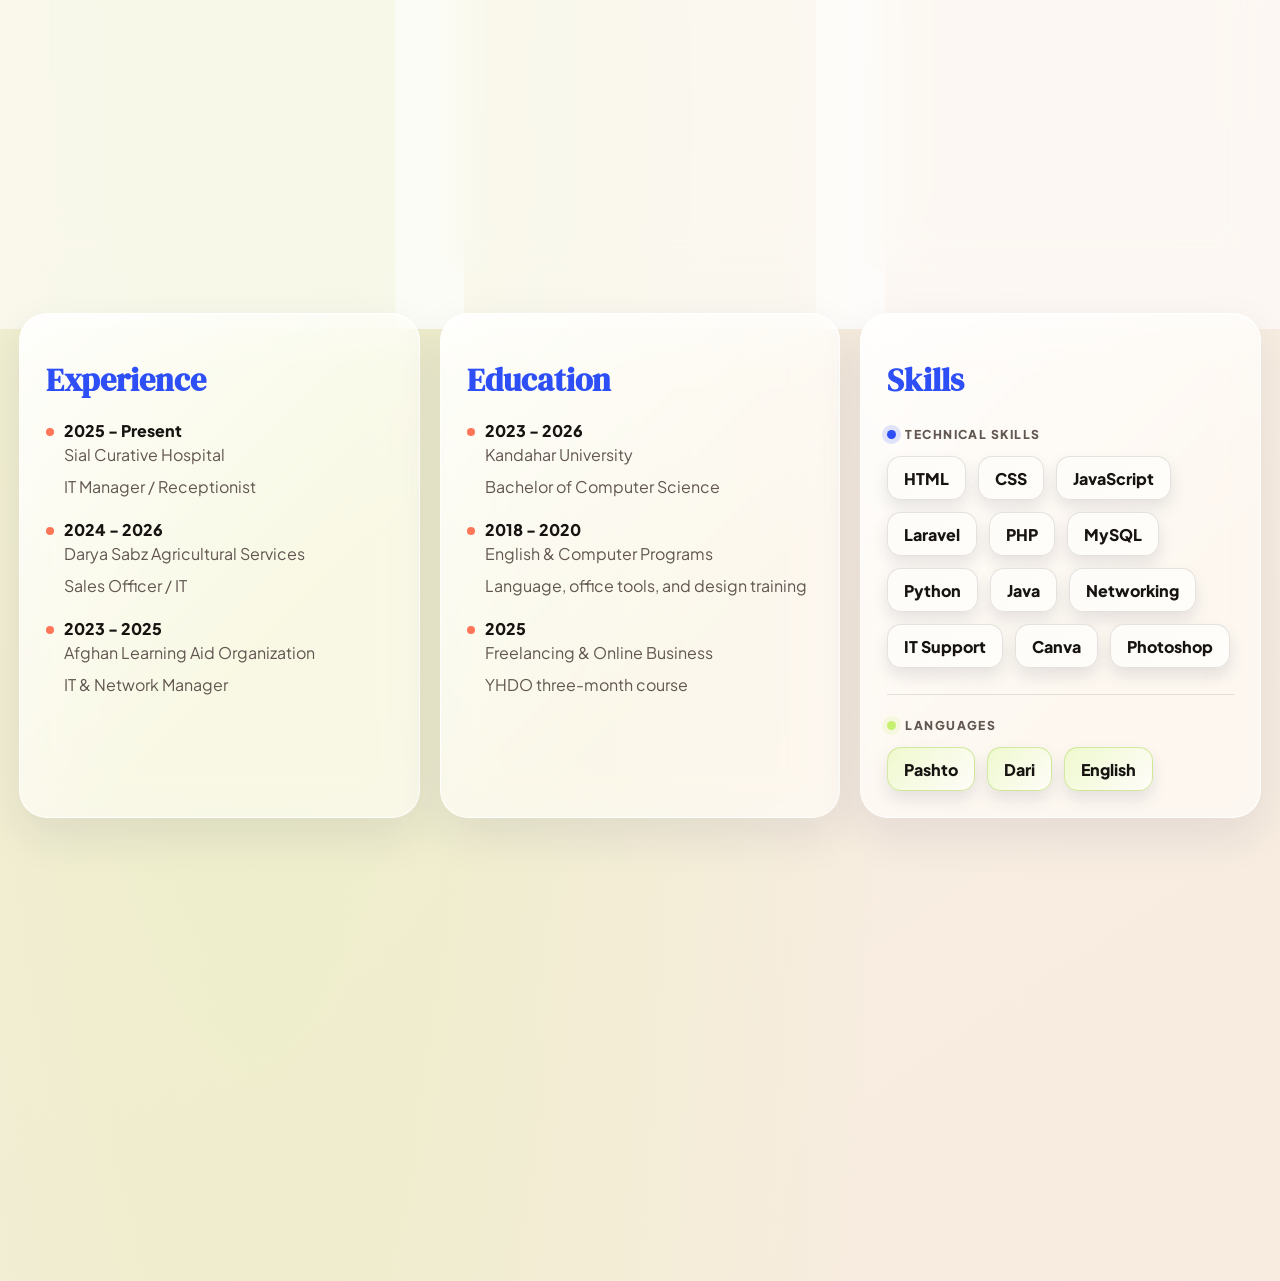
==== commit 153da616: "Match navigation order to page sections" ====
--- a/index.html
+++ b/index.html
@@ -35,9 +35,9 @@
             <div class="header-tools">
                 <nav class="site-nav" aria-label="Main navigation">
                     <a href="#about">About</a>
+                    <a href="#skills">Skills</a>
                     <a href="#work">Work</a>
                     <a href="#projects">Projects</a>
-                    <a href="#skills">Skills</a>
                     <a href="#experience">Experience</a>
                     <a href="#contact">Contact</a>
                 </nav>
@@ -499,13 +499,13 @@
             <svg viewBox="0 0 24 24" aria-hidden="true"><circle cx="12" cy="8" r="4"/><path d="M4 21v-2a6 6 0 0 1 6-6h4a6 6 0 0 1 6 6v2"/></svg>
             <span>About</span>
         </a>
+        <a href="#skills">
+            <svg viewBox="0 0 24 24" aria-hidden="true"><path d="m7 7-5 5 5 5m10-10 5 5-5 5M14 4l-4 16"/></svg>
+            <span>Skills</span>
+        </a>
         <a href="#projects">
             <svg viewBox="0 0 24 24" aria-hidden="true"><rect x="3" y="3" width="7" height="7" rx="1.5"/><rect x="14" y="3" width="7" height="7" rx="1.5"/><rect x="3" y="14" width="7" height="7" rx="1.5"/><rect x="14" y="14" width="7" height="7" rx="1.5"/></svg>
             <span>Projects</span>
-        </a>
-        <a href="#skills">
-            <svg viewBox="0 0 24 24" aria-hidden="true"><path d="m7 7-5 5 5 5m10-10 5 5-5 5M14 4l-4 16"/></svg>
-            <span>Skills</span>
         </a>
         <a href="#experience" aria-label="Career and experience">
             <svg viewBox="0 0 24 24" aria-hidden="true"><rect x="3" y="7" width="18" height="14" rx="2"/><path d="M8 7V5a2 2 0 0 1 2-2h4a2 2 0 0 1 2 2v2M3 12a21 21 0 0 0 18 0M12 11v4"/></svg>
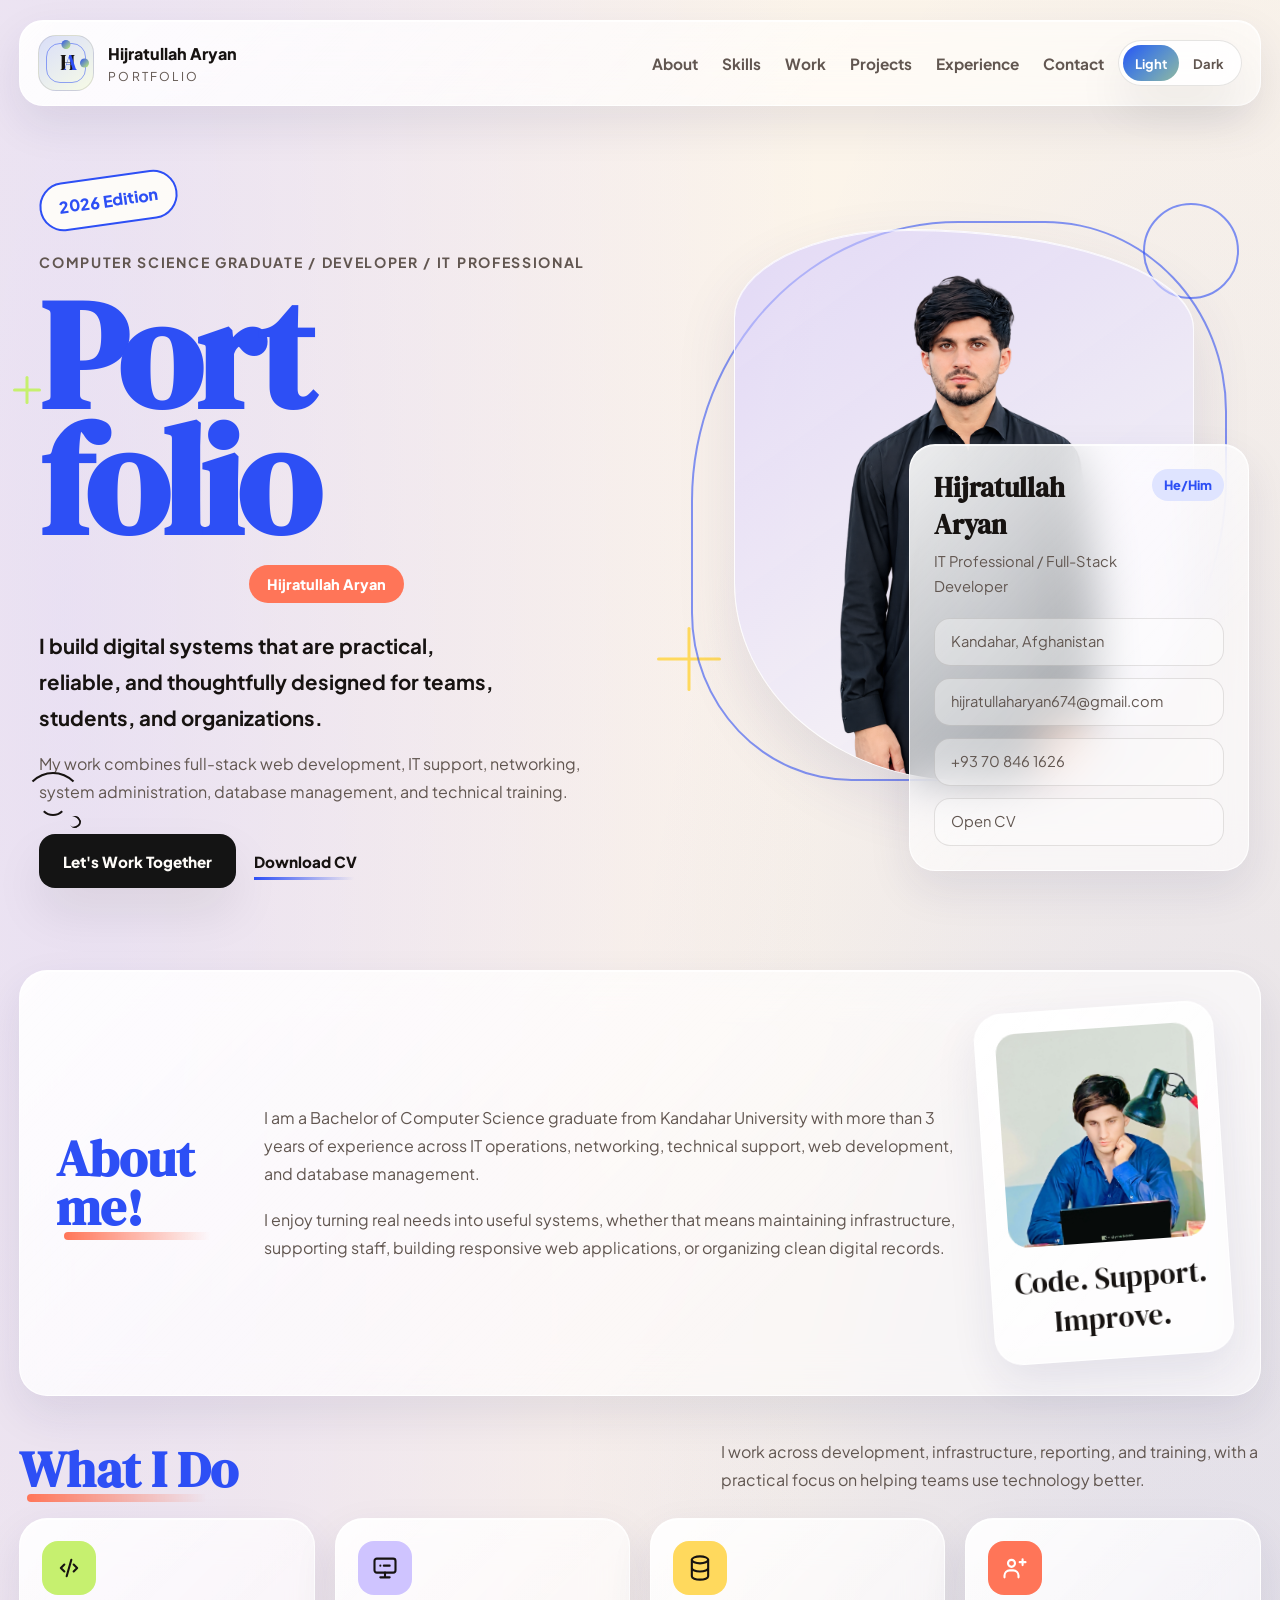
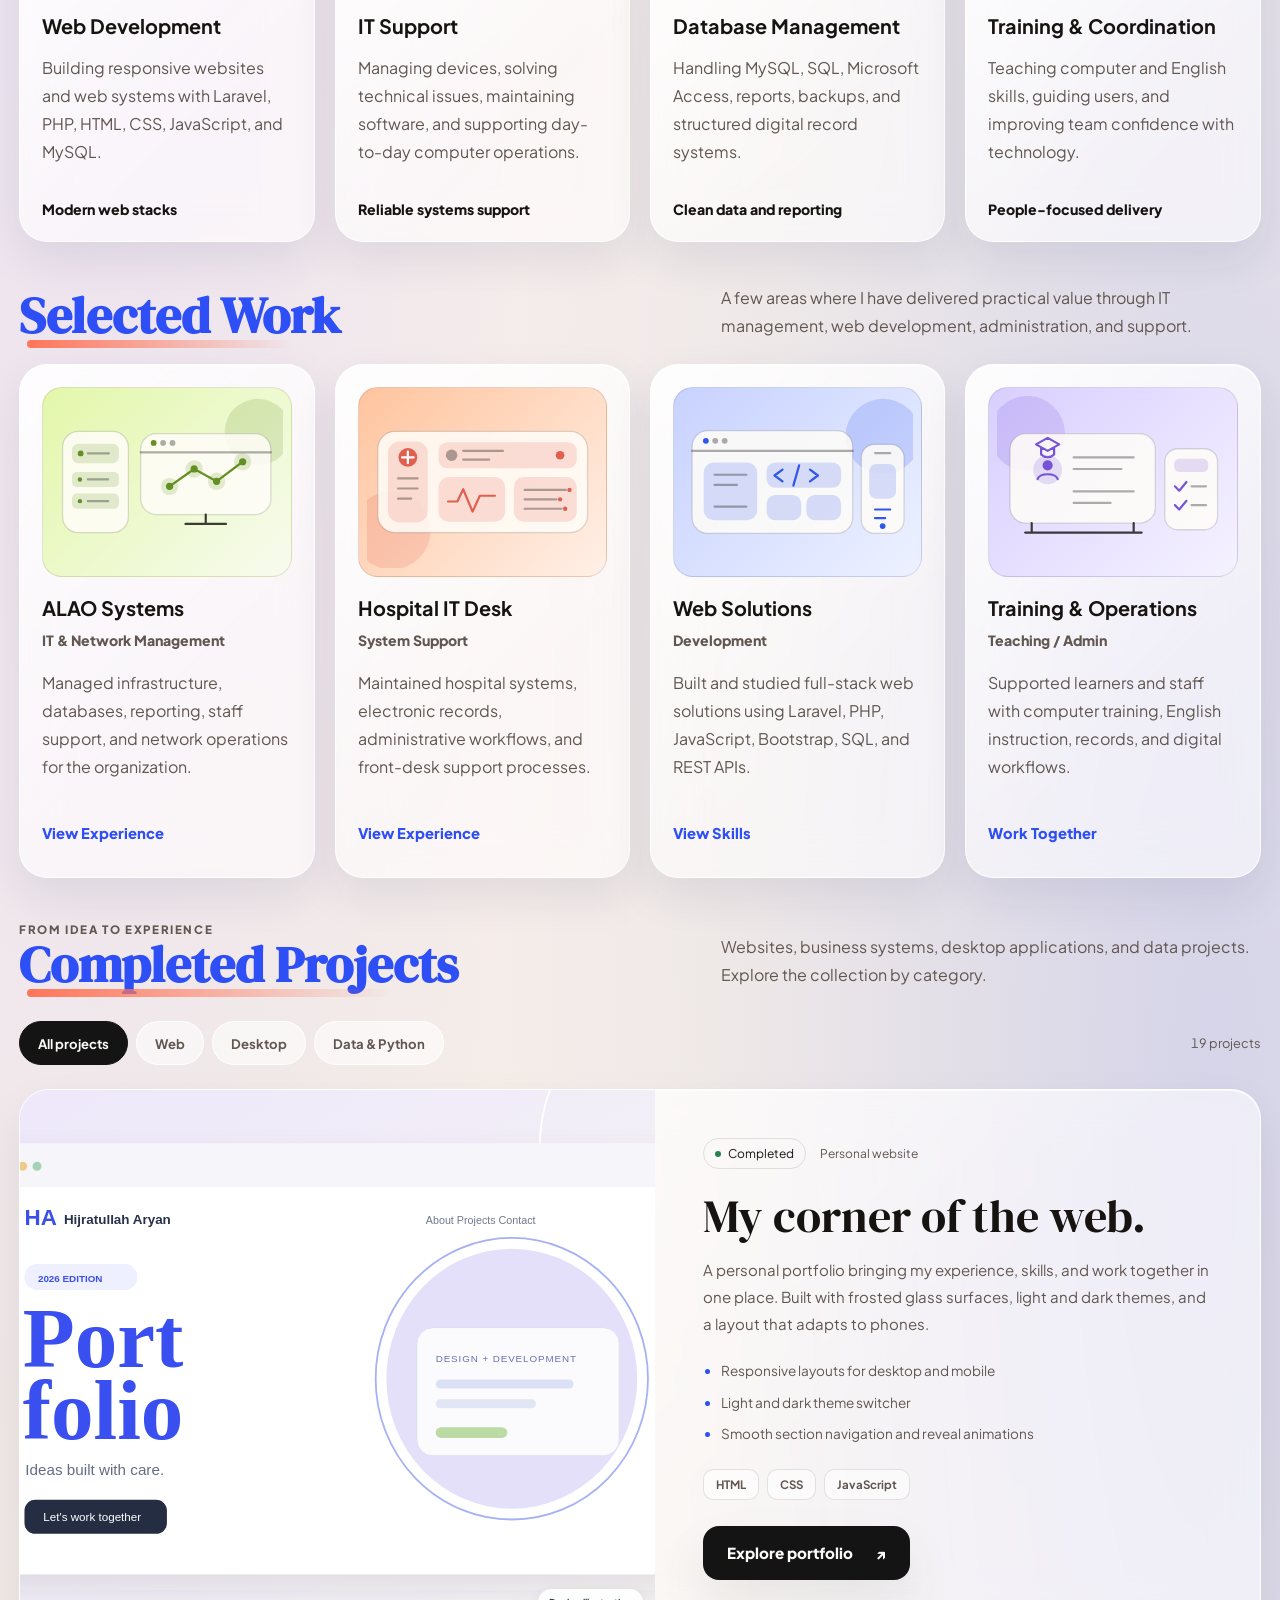
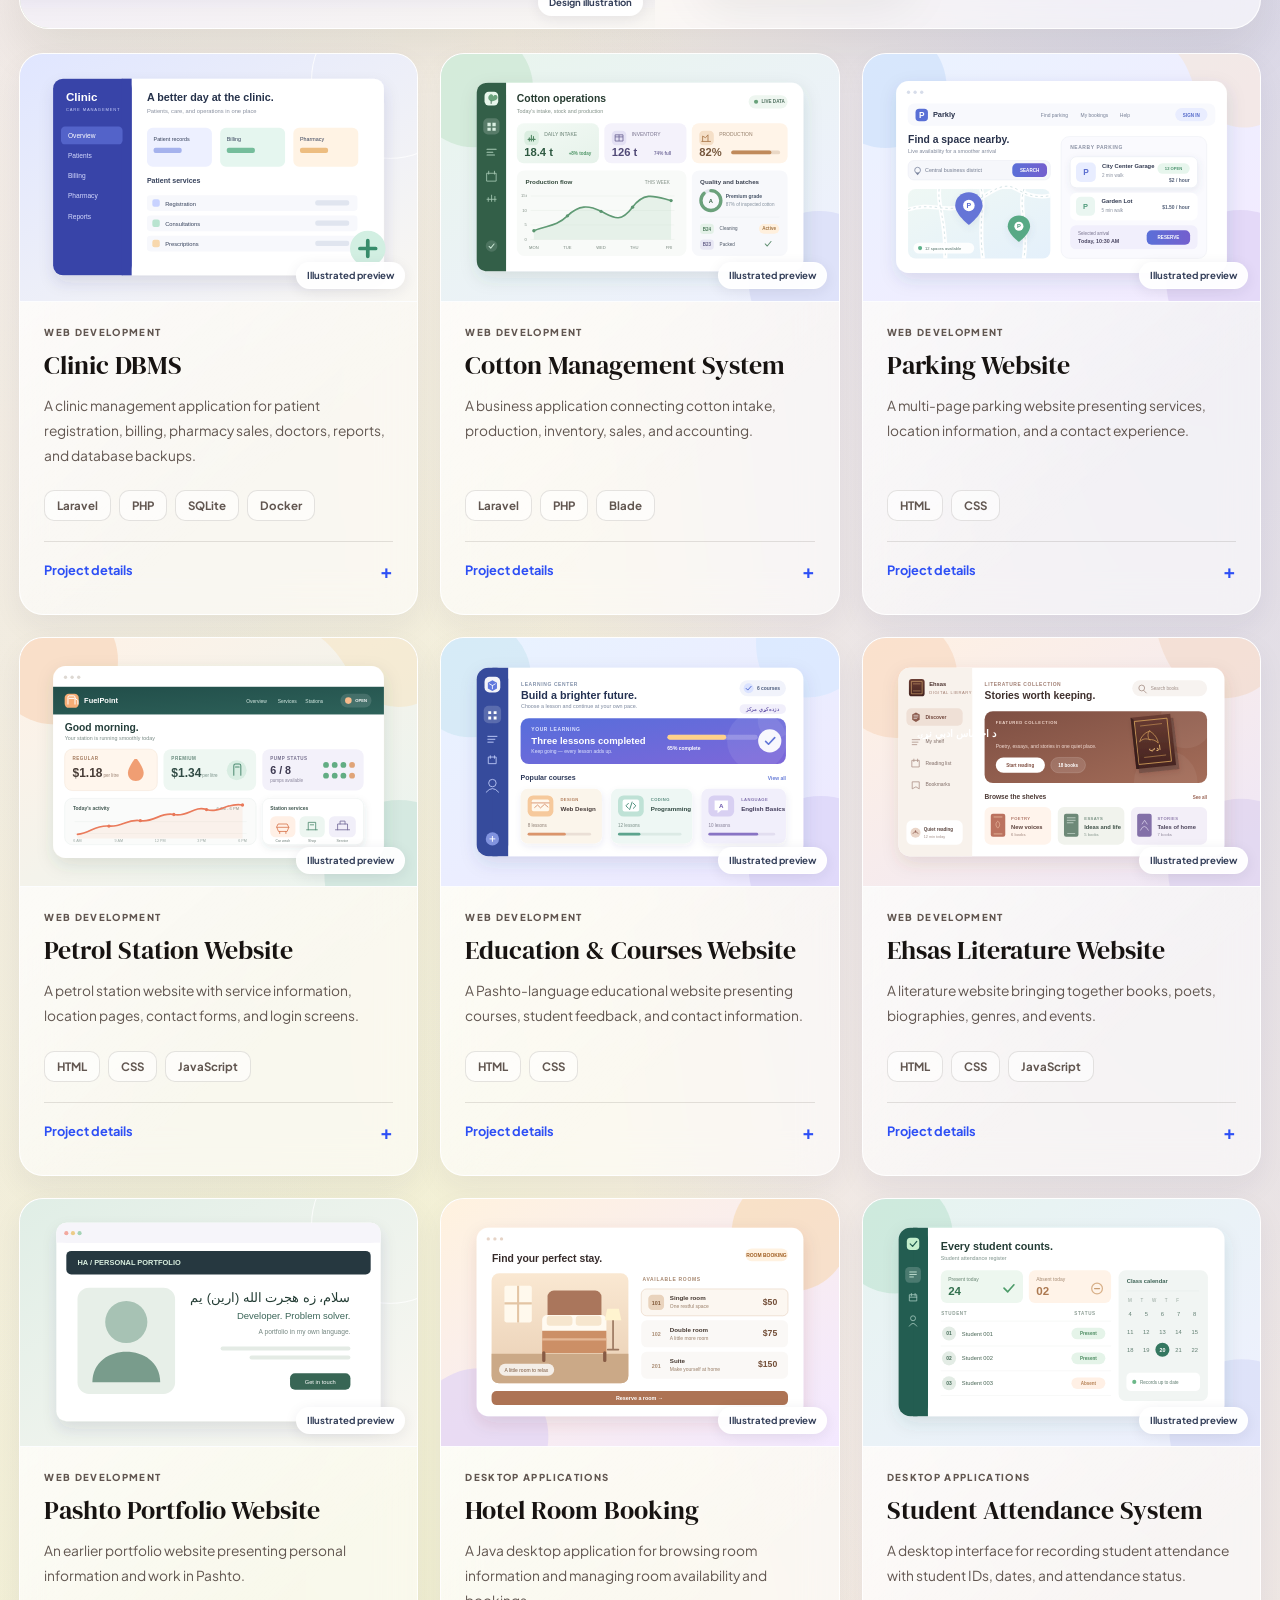
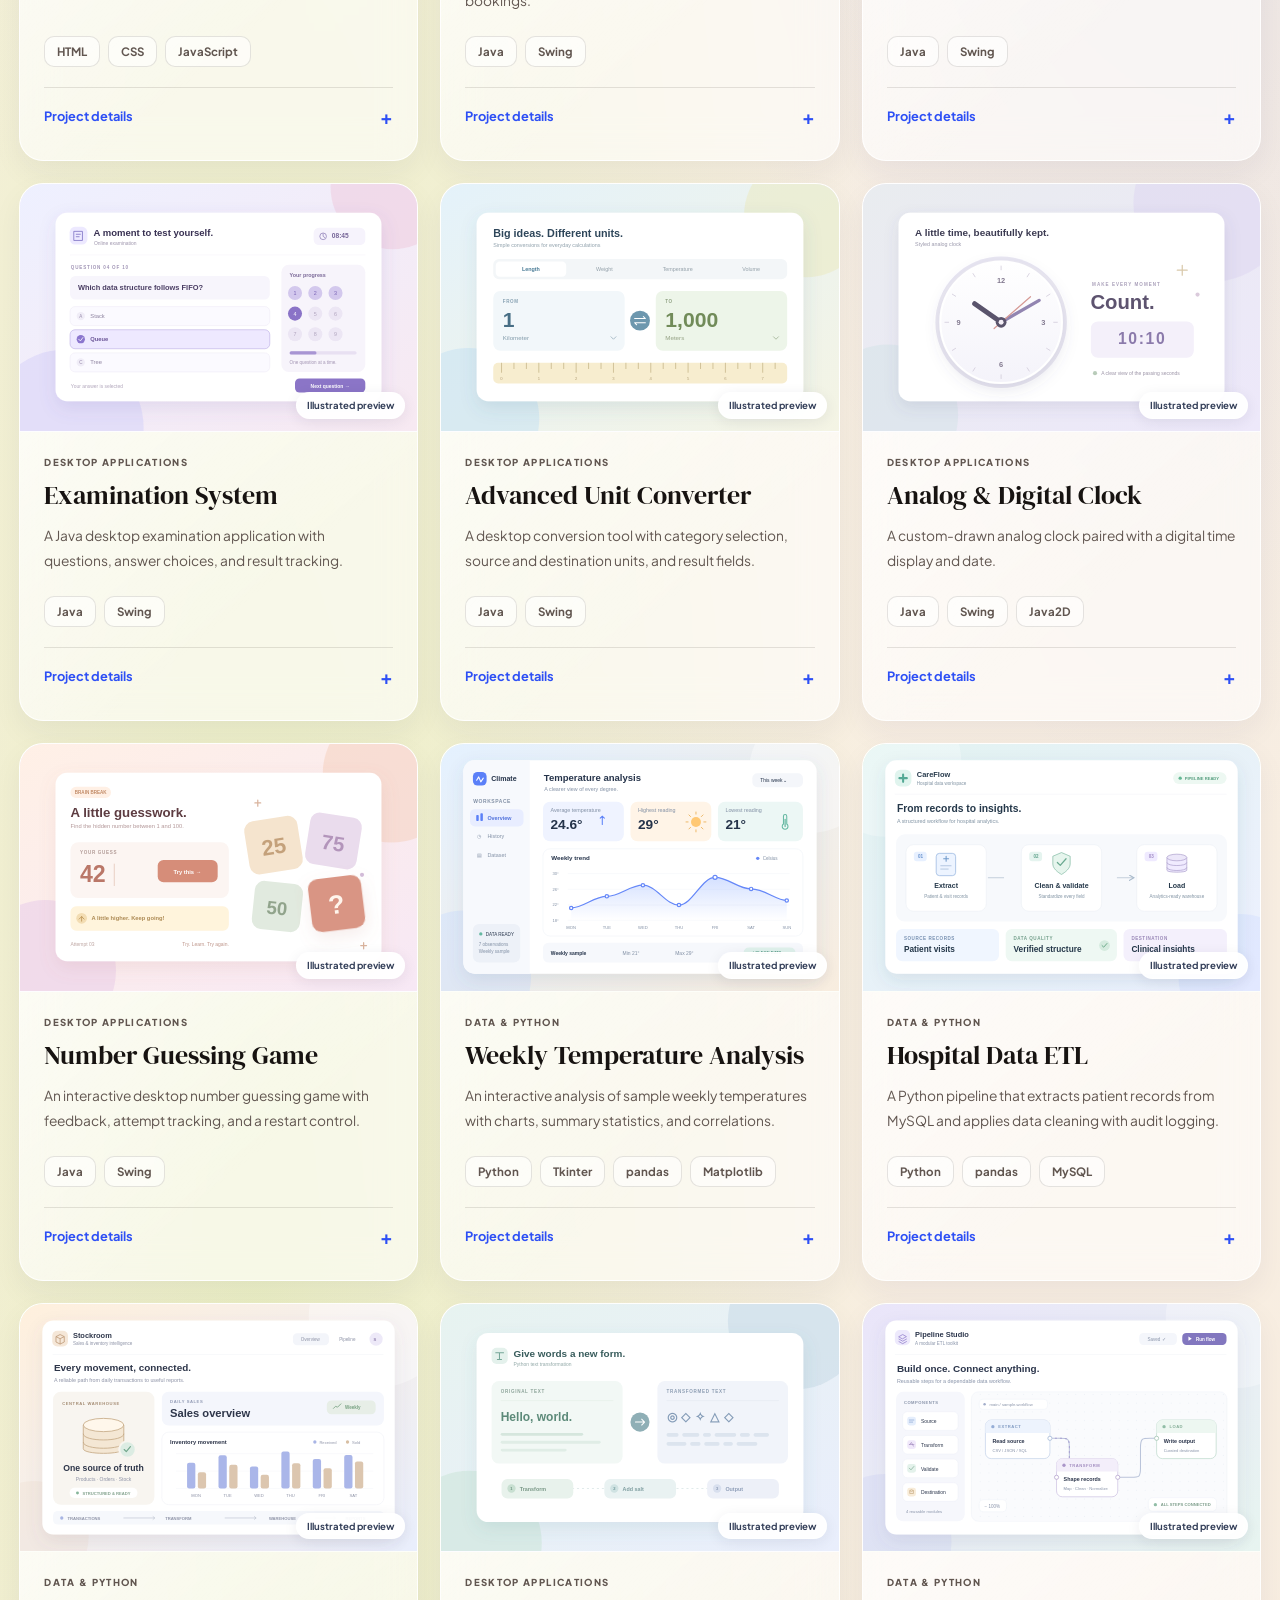
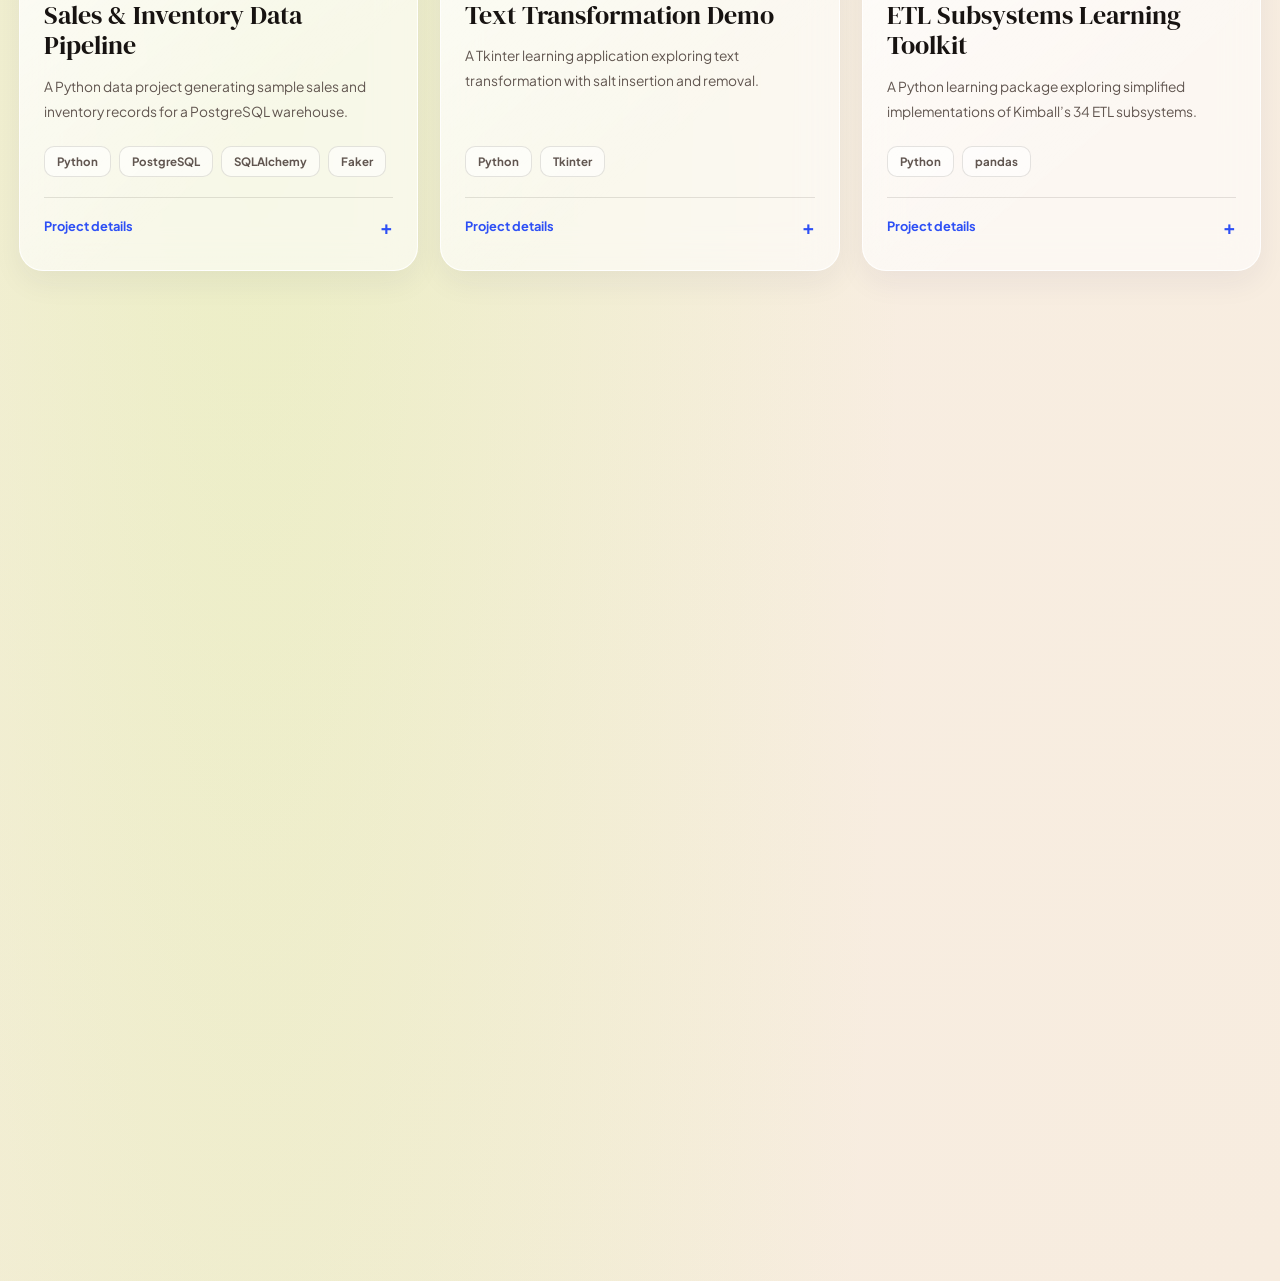
==== commit a31e8a8c: "Add related illustrations to work cards" ====
--- a/index.html
+++ b/index.html
@@ -196,8 +196,33 @@
                 <div class="work-grid">
                     <article class="work-card">
                         <div class="work-preview preview-mint">
-                            <span class="preview-window"></span>
-                            <span class="preview-phone"></span>
+                            <svg class="work-illustration" viewBox="0 0 320 190" aria-hidden="true" focusable="false">
+                                <circle class="art-orb" cx="286" cy="26" r="46"/>
+                                <rect class="art-panel" x="16" y="25" width="91" height="140" rx="22"/>
+                                <rect class="art-soft" x="29" y="42" width="65" height="27" rx="9"/>
+                                <circle class="art-accent" cx="41" cy="55.5" r="4"/>
+                                <path class="art-muted-stroke" d="M51 55.5h29"/>
+                                <rect class="art-soft" x="29" y="81" width="65" height="21" rx="7"/>
+                                <rect class="art-soft" x="29" y="111" width="65" height="21" rx="7"/>
+                                <circle class="art-accent" cx="40" cy="91.5" r="3"/>
+                                <circle class="art-accent" cx="40" cy="121.5" r="3"/>
+                                <path class="art-muted-stroke" d="M51 91.5h28M51 121.5h28"/>
+                                <rect class="art-panel" x="124" y="28" width="180" height="112" rx="22"/>
+                                <path class="art-muted-stroke" d="M124 54h180"/>
+                                <circle class="art-accent" cx="142" cy="41" r="4"/>
+                                <circle class="art-muted" cx="155" cy="41" r="4"/>
+                                <circle class="art-muted" cx="168" cy="41" r="4"/>
+                                <path class="art-accent-stroke" d="M164 101 198 77l31 17 36-27"/>
+                                <circle class="art-soft" cx="164" cy="101" r="12"/>
+                                <circle class="art-soft" cx="198" cy="77" r="12"/>
+                                <circle class="art-soft" cx="229" cy="94" r="12"/>
+                                <circle class="art-soft" cx="265" cy="67" r="12"/>
+                                <circle class="art-accent" cx="164" cy="101" r="5"/>
+                                <circle class="art-accent" cx="198" cy="77" r="5"/>
+                                <circle class="art-accent" cx="229" cy="94" r="5"/>
+                                <circle class="art-accent" cx="265" cy="67" r="5"/>
+                                <path class="art-stroke" d="M214 140v13m-28 0h56"/>
+                            </svg>
                         </div>
                         <h3>ALAO Systems</h3>
                         <p class="work-tag">IT & Network Management</p>
@@ -207,8 +232,25 @@
 
                     <article class="work-card">
                         <div class="work-preview preview-peach">
-                            <span class="preview-window"></span>
-                            <span class="preview-chip"></span>
+                            <svg class="work-illustration" viewBox="0 0 320 190" aria-hidden="true" focusable="false">
+                                <circle class="art-orb" cx="34" cy="162" r="54"/>
+                                <rect class="art-panel" x="15" y="25" width="290" height="140" rx="24"/>
+                                <rect class="art-soft" x="29" y="39" width="55" height="112" rx="16"/>
+                                <circle class="art-accent" cx="56.5" cy="61" r="13"/>
+                                <path class="art-panel-stroke" d="M56.5 53v16M48.5 61h16"/>
+                                <path class="art-muted-stroke" d="M43 90h27M43 104h27M43 118h18"/>
+                                <rect class="art-soft" x="99" y="40" width="191" height="36" rx="12"/>
+                                <circle class="art-muted" cx="117" cy="58" r="8"/>
+                                <path class="art-muted-stroke" d="M133 52h55M133 64h36"/>
+                                <circle class="art-accent" cx="267" cy="58" r="6"/>
+                                <rect class="art-soft" x="99" y="88" width="92" height="62" rx="14"/>
+                                <path class="art-accent-stroke" d="M112 122h13l8-17 13 31 10-22h21"/>
+                                <rect class="art-soft" x="203" y="88" width="87" height="62" rx="14"/>
+                                <path class="art-muted-stroke" d="M218 106h57M218 119h44M218 132h51"/>
+                                <circle class="art-accent" cx="280" cy="106" r="3"/>
+                                <circle class="art-accent" cx="267" cy="119" r="3"/>
+                                <circle class="art-accent" cx="274" cy="132" r="3"/>
+                            </svg>
                         </div>
                         <h3>Hospital IT Desk</h3>
                         <p class="work-tag">System Support</p>
@@ -218,8 +260,25 @@
 
                     <article class="work-card">
                         <div class="work-preview preview-blue">
-                            <span class="preview-window"></span>
-                            <span class="preview-phone tall"></span>
+                            <svg class="work-illustration" viewBox="0 0 320 190" aria-hidden="true" focusable="false">
+                                <circle class="art-orb" cx="278" cy="32" r="52"/>
+                                <rect class="art-panel" x="14" y="24" width="222" height="142" rx="22"/>
+                                <path class="art-muted-stroke" d="M14 52h222"/>
+                                <circle class="art-accent" cx="33" cy="38" r="4"/>
+                                <circle class="art-muted" cx="46" cy="38" r="4"/>
+                                <circle class="art-muted" cx="59" cy="38" r="4"/>
+                                <rect class="art-soft" x="30" y="68" width="74" height="80" rx="14"/>
+                                <path class="art-muted-stroke" d="M45 85h44M45 99h31M45 129h44"/>
+                                <rect class="art-soft" x="117" y="68" width="103" height="35" rx="12"/>
+                                <rect class="art-soft" x="117" y="113" width="48" height="35" rx="12"/>
+                                <rect class="art-soft" x="172" y="113" width="48" height="35" rx="12"/>
+                                <path class="art-accent-stroke" d="m139 78-11 8 11 8m38-16 11 8-11 8m-15-22-8 28"/>
+                                <rect class="art-panel" x="248" y="43" width="59" height="123" rx="18"/>
+                                <path class="art-muted-stroke" d="M267 55h21"/>
+                                <rect class="art-soft" x="259" y="70" width="37" height="48" rx="10"/>
+                                <path class="art-accent-stroke" d="M267 133h21M267 145h14"/>
+                                <circle class="art-accent" cx="277.5" cy="156" r="4"/>
+                            </svg>
                         </div>
                         <h3>Web Solutions</h3>
                         <p class="work-tag">Development</p>
@@ -229,8 +288,20 @@
 
                     <article class="work-card">
                         <div class="work-preview preview-lavender">
-                            <span class="preview-window"></span>
-                            <span class="preview-bars"></span>
+                            <svg class="work-illustration" viewBox="0 0 320 190" aria-hidden="true" focusable="false">
+                                <circle class="art-orb" cx="42" cy="28" r="52"/>
+                                <rect class="art-panel" x="18" y="28" width="201" height="124" rx="22"/>
+                                <path class="art-stroke" d="M48 152v13m141-13v13M39 165h161"/>
+                                <circle class="art-soft" cx="70" cy="78" r="20"/>
+                                <circle class="art-accent" cx="70" cy="72" r="7"/>
+                                <path class="art-accent-stroke" d="M56 91c3-9 25-9 28 0"/>
+                                <path class="art-muted-stroke" d="M106 61h83M106 77h66M106 108h83M106 124h51"/>
+                                <path class="art-accent-stroke" d="m54 43 16-9 16 9-16 9-16-9Zm7 5v9c5 5 13 5 18 0v-9"/>
+                                <rect class="art-panel" x="232" y="49" width="73" height="112" rx="18"/>
+                                <rect class="art-soft" x="245" y="63" width="47" height="18" rx="7"/>
+                                <path class="art-accent-stroke" d="m246 101 6 6 10-12m-16 32 6 6 10-12"/>
+                                <path class="art-muted-stroke" d="M269 101h20M269 127h20"/>
+                            </svg>
                         </div>
                         <h3>Training & Operations</h3>
                         <p class="work-tag">Teaching / Admin</p>
--- a/CSS/style.css
+++ b/CSS/style.css
@@ -735,132 +735,122 @@
 
 .work-preview {
     position: relative;
+    display: grid;
+    place-items: center;
     height: 190px;
     overflow: hidden;
+    isolation: isolate;
     border-radius: 20px;
     border: 1px solid color-mix(in srgb, var(--line) 90%, transparent);
+    --art-accent: var(--blue);
+    --art-surface: color-mix(in srgb, var(--surface-strong) 86%, transparent);
+    --art-border: color-mix(in srgb, var(--text) 14%, transparent);
+    --art-ink: color-mix(in srgb, var(--text) 82%, transparent);
+    --art-muted: color-mix(in srgb, var(--text) 34%, transparent);
+    --art-soft: color-mix(in srgb, var(--art-accent) 18%, transparent);
 }
 
 .preview-mint {
     background: linear-gradient(135deg, #e3f7aa, #f7fbef);
+    --art-accent: #648f24;
 }
 
 .preview-peach {
     background: linear-gradient(135deg, #ffc49e, #fff0e7);
+    --art-accent: #e05f50;
 }
 
 .preview-blue {
     background: linear-gradient(135deg, #c7d2ff, #edf1ff);
+    --art-accent: #3156ec;
 }
 
 .preview-lavender {
     background: linear-gradient(135deg, #d9cfff, #f5f2ff);
+    --art-accent: #7654d6;
 }
 
 body[data-theme="dark"] .preview-mint {
     background: linear-gradient(135deg, #2d391d, #1e2220);
+    --art-accent: #b9e96d;
 }
 
 body[data-theme="dark"] .preview-peach {
     background: linear-gradient(135deg, #3c291d, #22201e);
+    --art-accent: #ff957f;
 }
 
 body[data-theme="dark"] .preview-blue {
     background: linear-gradient(135deg, #293353, #1e2234);
+    --art-accent: #8da0ff;
 }
 
 body[data-theme="dark"] .preview-lavender {
     background: linear-gradient(135deg, #372b49, #1f2030);
-}
-
-.preview-window,
-.preview-phone,
-.preview-chip,
-.preview-bars {
-    position: absolute;
-    border-radius: 18px;
-    background: rgba(255, 255, 255, 0.92);
-    box-shadow: 0 12px 24px rgba(0, 0, 0, 0.08);
-}
-
-body[data-theme="dark"] .preview-window,
-body[data-theme="dark"] .preview-phone,
-body[data-theme="dark"] .preview-chip,
-body[data-theme="dark"] .preview-bars {
-    background: rgba(255, 255, 255, 0.14);
-}
-
-.preview-window {
-    top: 28px;
-    left: 24px;
-    width: 132px;
-    height: 92px;
-}
-
-.preview-window::before {
-    content: "";
-    position: absolute;
-    top: 12px;
-    left: 12px;
-    width: 40px;
-    height: 8px;
-    border-radius: 999px;
-    background: color-mix(in srgb, var(--blue) 60%, transparent);
-}
-
-.preview-window::after {
-    content: "";
-    position: absolute;
-    left: 12px;
-    right: 12px;
-    bottom: 14px;
-    height: 42px;
-    border-radius: 12px;
-    background: color-mix(in srgb, var(--blue) 12%, #fff);
-}
-
-.preview-phone {
-    right: 28px;
-    bottom: 22px;
-    width: 70px;
-    height: 122px;
-}
-
-.preview-phone.tall {
-    height: 136px;
-}
-
-.preview-chip {
-    right: 24px;
-    top: 42px;
-    width: 86px;
-    height: 54px;
-}
-
-.preview-bars {
-    right: 24px;
-    bottom: 24px;
-    width: 96px;
-    height: 88px;
-}
-
-.preview-bars::before,
-.preview-bars::after {
-    content: "";
-    position: absolute;
-    left: 16px;
-    right: 16px;
-    height: 10px;
-    border-radius: 999px;
-    background: color-mix(in srgb, var(--red) 42%, #fff);
-}
-
-.preview-bars::before {
-    top: 20px;
-}
-
-.preview-bars::after {
-    top: 42px;
+    --art-accent: #bca9ff;
+}
+
+.work-illustration {
+    display: block;
+    width: 100%;
+    height: 100%;
+    padding: 8px;
+    transition: transform 0.35s ease;
+}
+
+.work-illustration * {
+    vector-effect: non-scaling-stroke;
+}
+
+.work-illustration .art-panel {
+    fill: var(--art-surface);
+    stroke: var(--art-border);
+    stroke-width: 1.3;
+}
+
+.work-illustration .art-soft,
+.work-illustration .art-orb {
+    fill: var(--art-soft);
+}
+
+.work-illustration .art-accent {
+    fill: var(--art-accent);
+}
+
+.work-illustration .art-muted {
+    fill: var(--art-muted);
+}
+
+.work-illustration .art-stroke,
+.work-illustration .art-muted-stroke,
+.work-illustration .art-accent-stroke,
+.work-illustration .art-panel-stroke {
+    fill: none;
+    stroke-linecap: round;
+    stroke-linejoin: round;
+    stroke-width: 2.2;
+}
+
+.work-illustration .art-stroke {
+    stroke: var(--art-ink);
+}
+
+.work-illustration .art-muted-stroke {
+    stroke: var(--art-muted);
+}
+
+.work-illustration .art-accent-stroke {
+    stroke: var(--art-accent);
+}
+
+.work-illustration .art-panel-stroke {
+    stroke: #fff;
+}
+
+@media (hover: hover) and (prefers-reduced-motion: no-preference) {
+    .work-card:hover .work-illustration {
+        transform: translateY(-4px) scale(1.012);
+    }
 }
 
 .work-card h3 {
@@ -1749,38 +1739,6 @@
 
     .work-preview {
         height: 154px;
-    }
-
-    .preview-window {
-        top: 22px;
-        left: 16px;
-        width: 112px;
-        height: 80px;
-    }
-
-    .preview-phone {
-        right: 16px;
-        bottom: 18px;
-        width: 58px;
-        height: 108px;
-    }
-
-    .preview-phone.tall {
-        height: 118px;
-    }
-
-    .preview-chip {
-        right: 16px;
-        top: 34px;
-        width: 72px;
-        height: 48px;
-    }
-
-    .preview-bars {
-        right: 16px;
-        bottom: 18px;
-        width: 80px;
-        height: 76px;
     }
 }
 
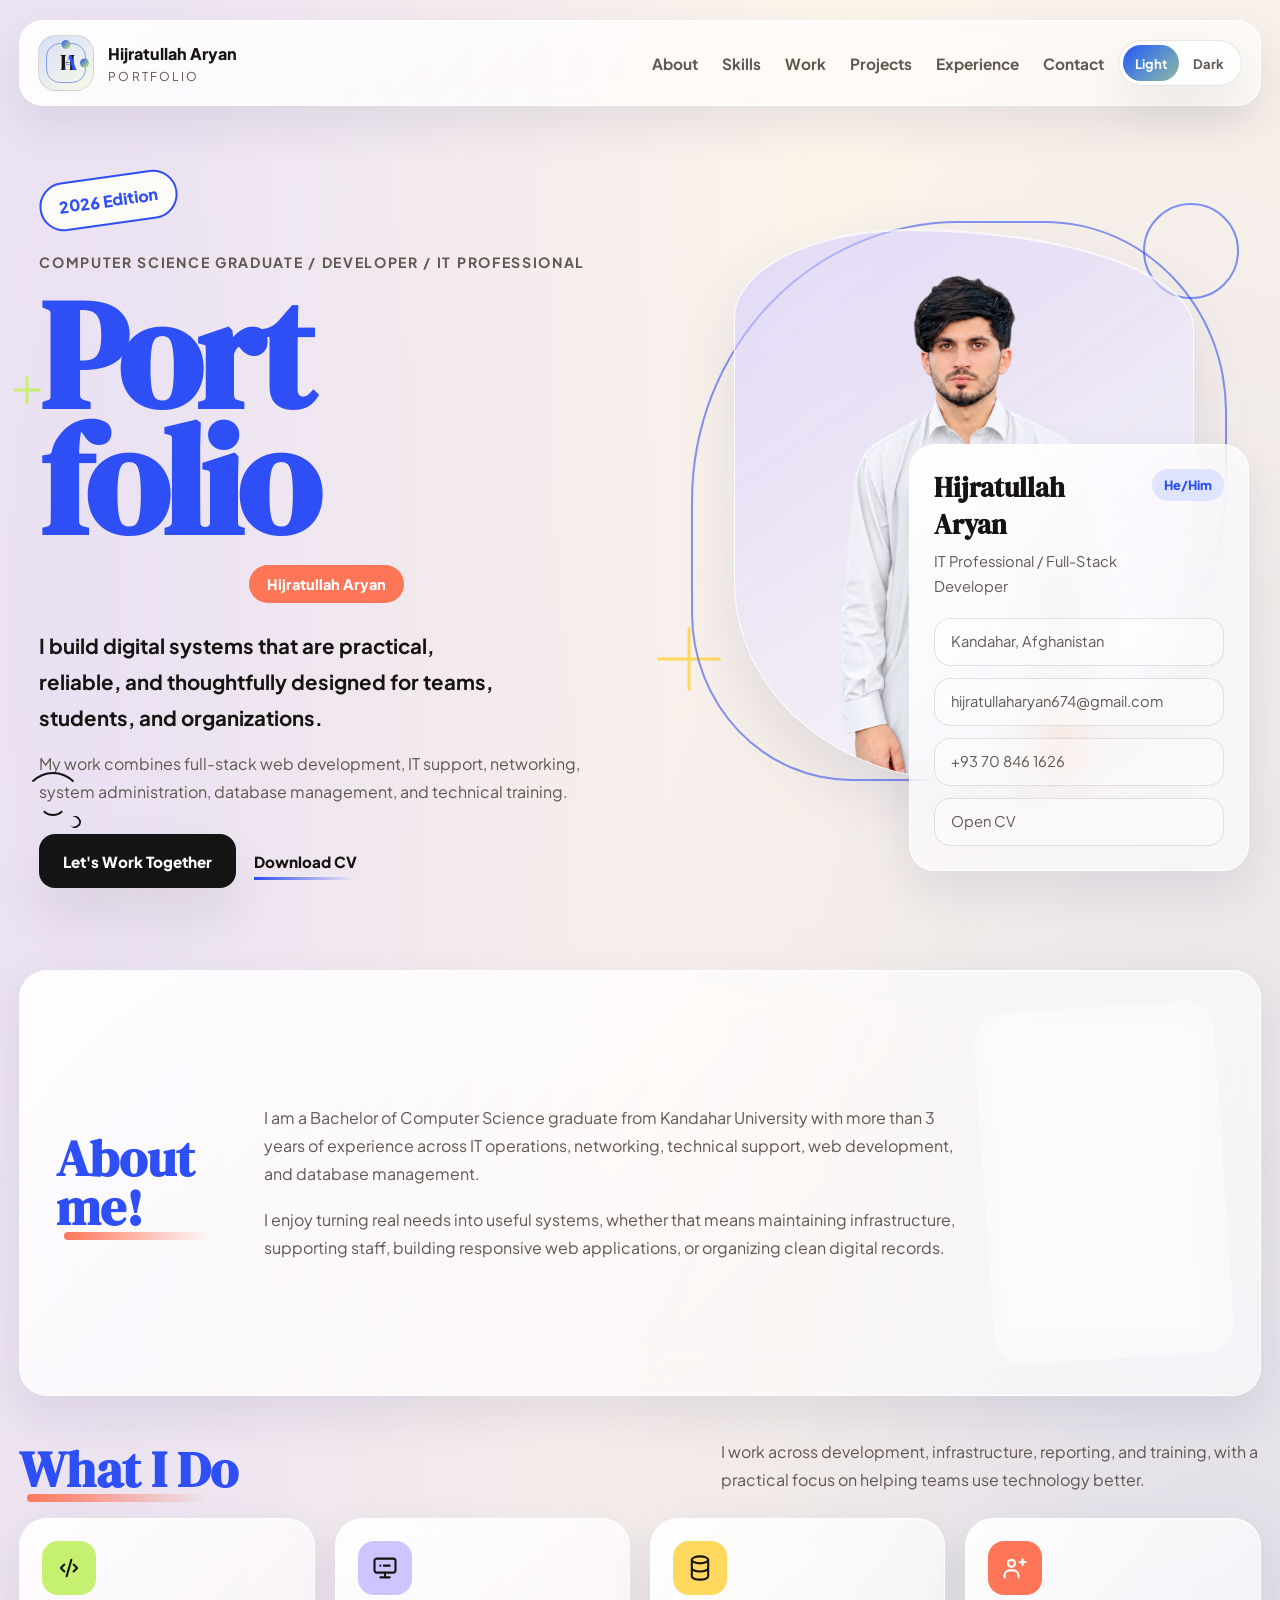
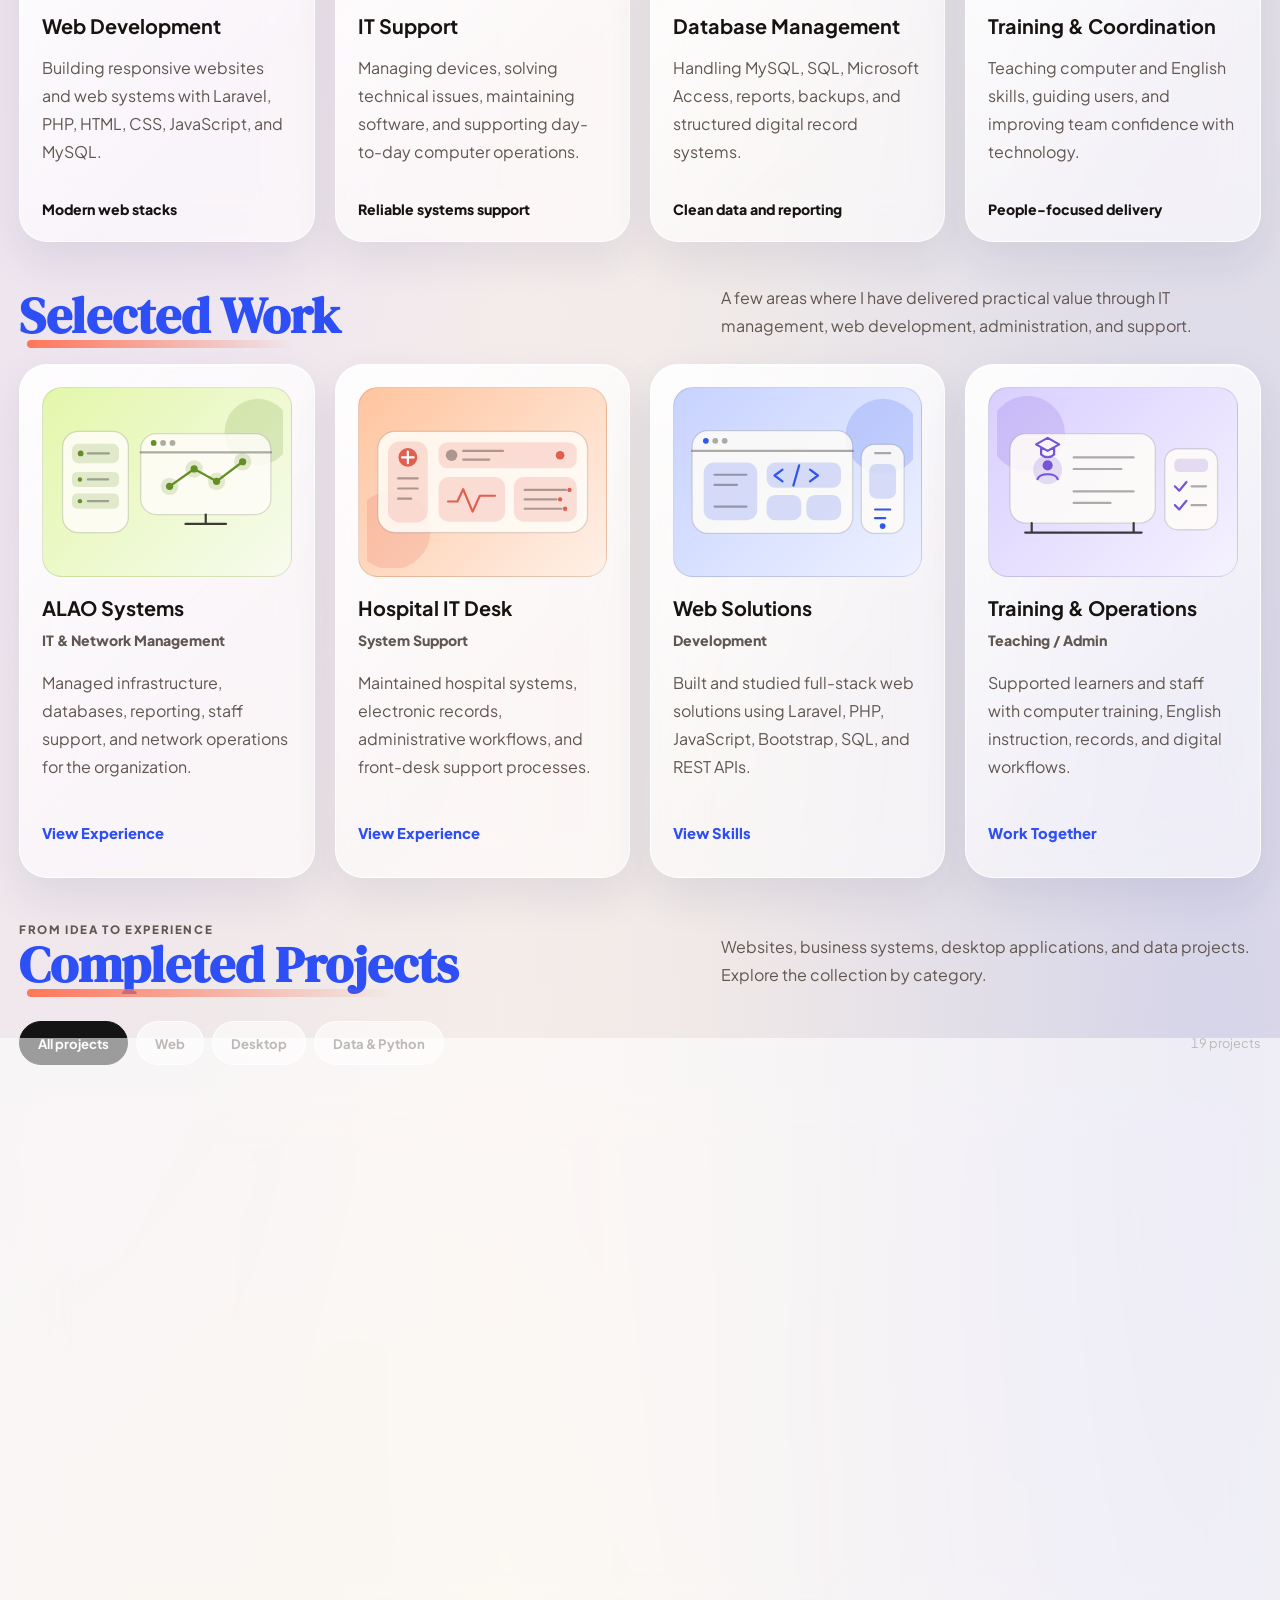
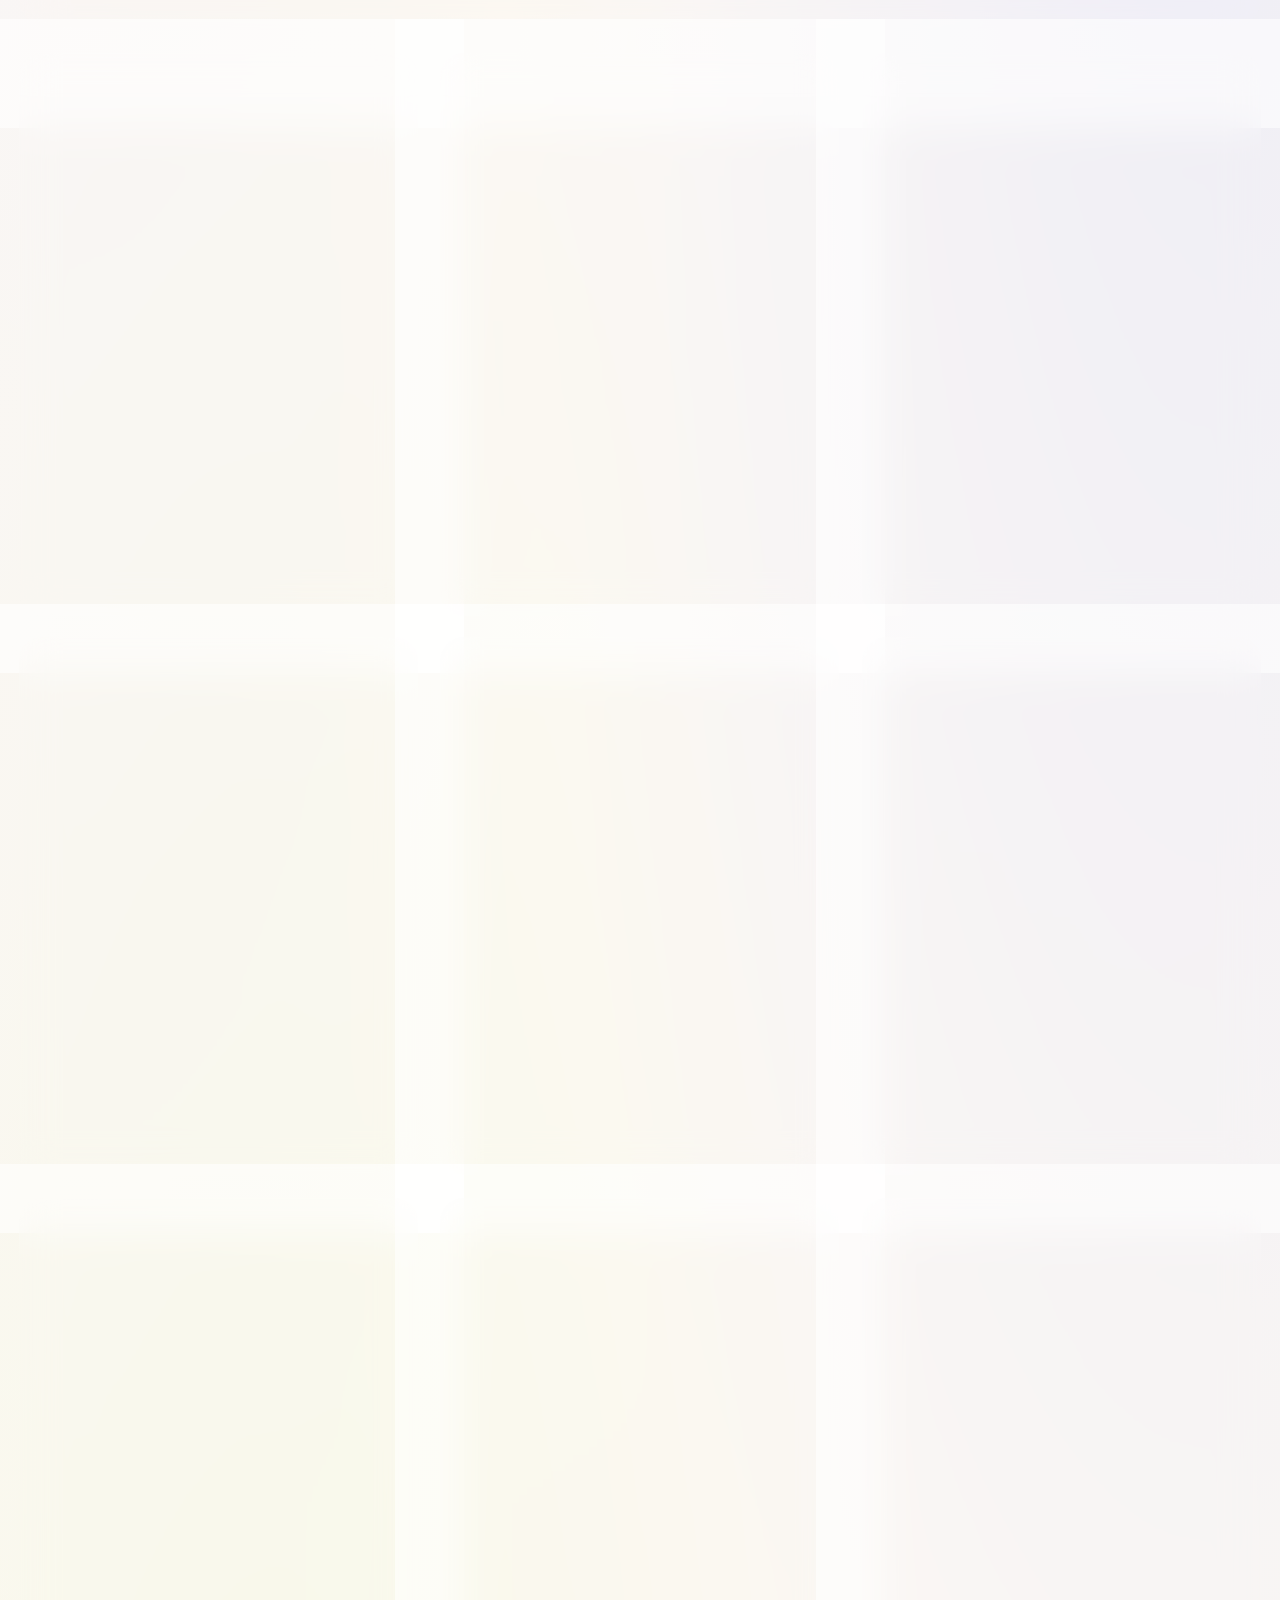
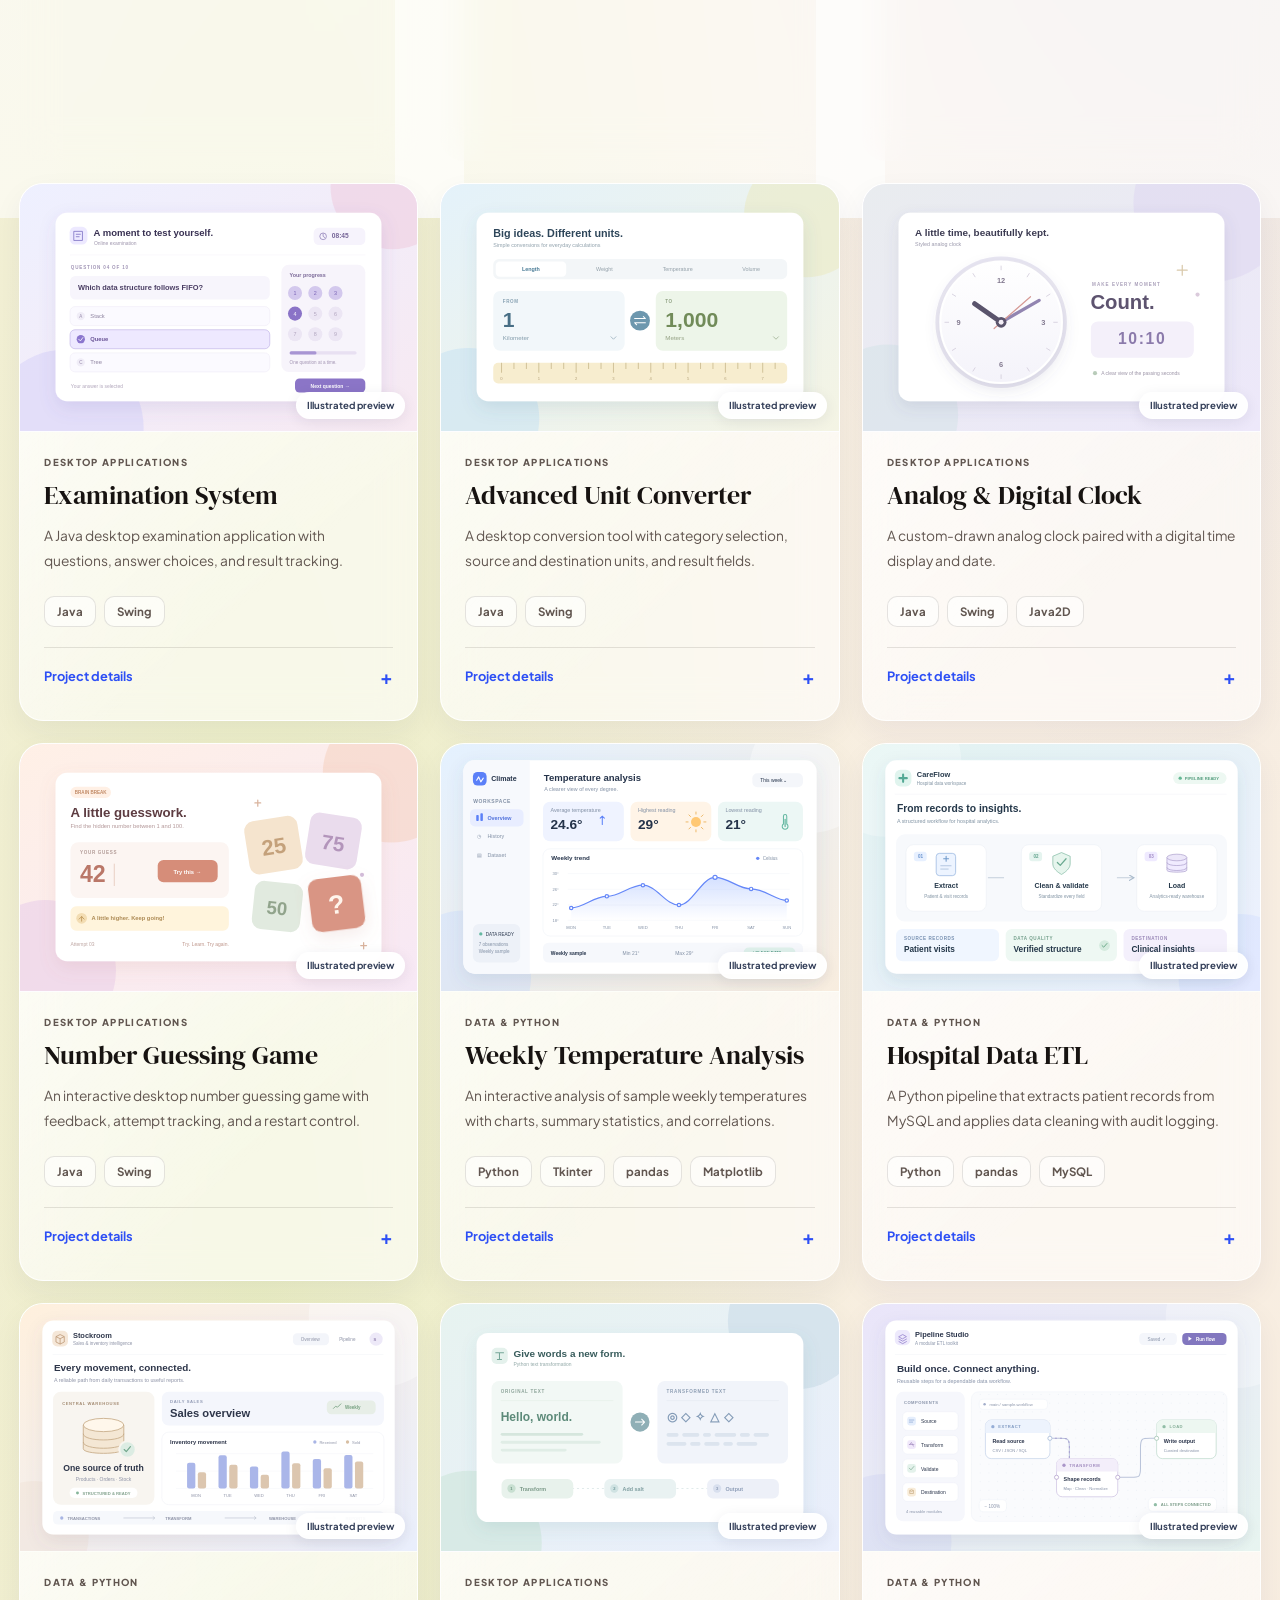
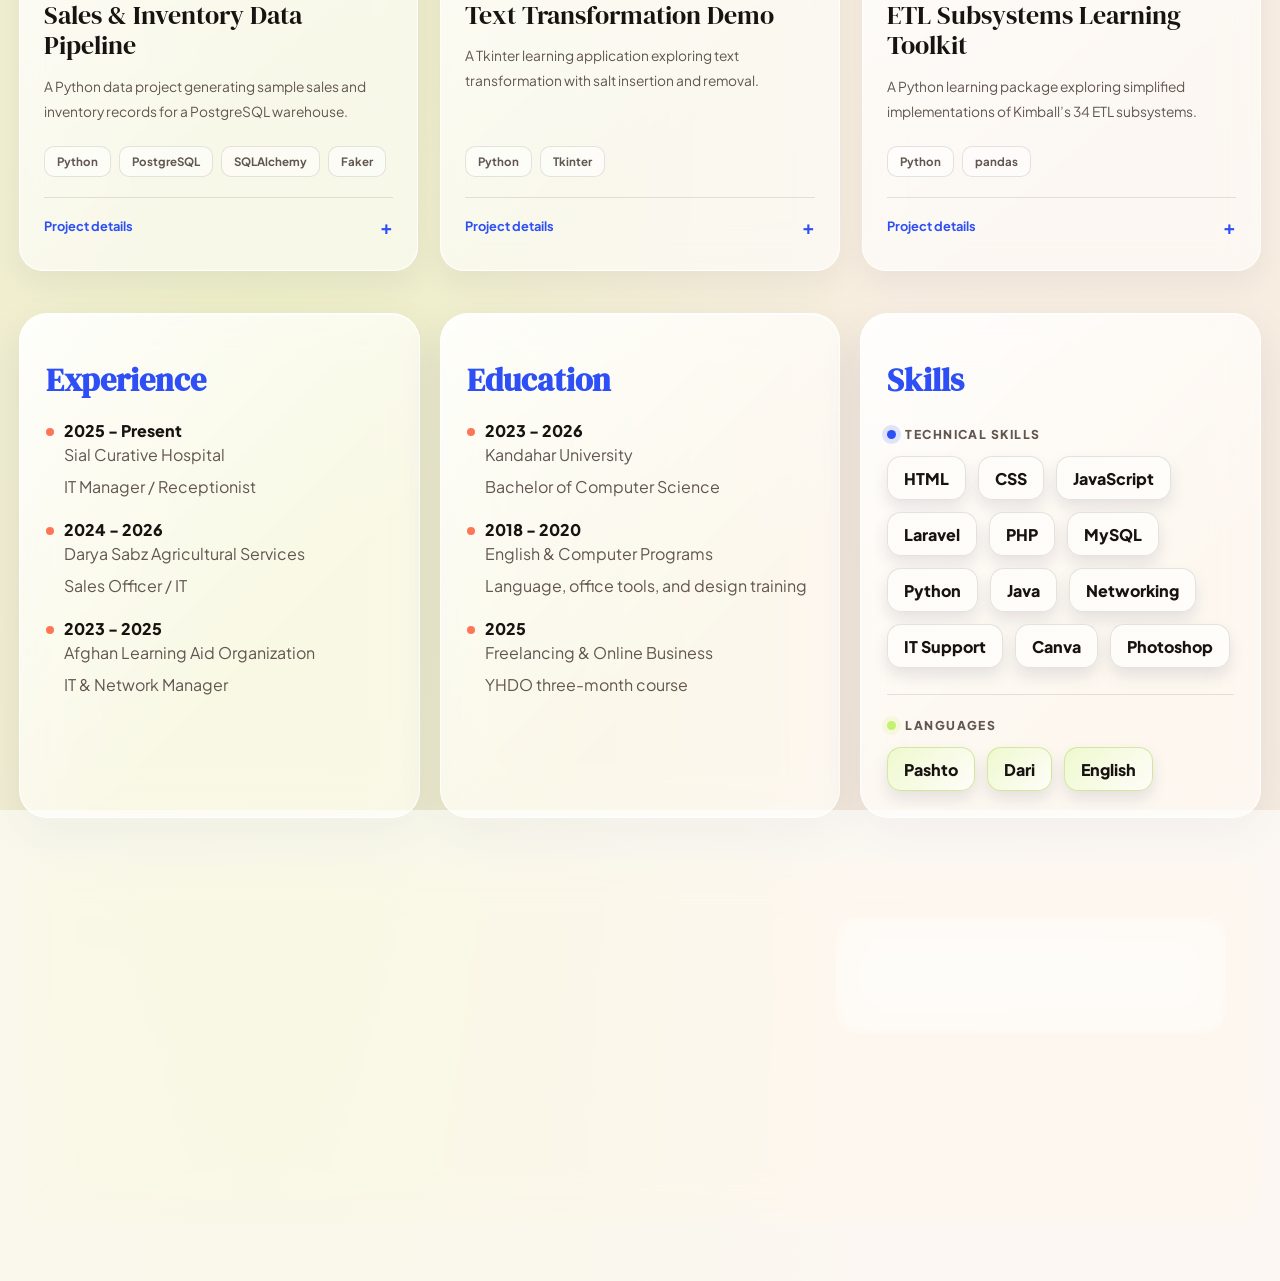
==== commit 0d5d27b7: "final 30th mizan 1405" ====
--- a/index.html
+++ b/index.html
@@ -87,7 +87,8 @@
 
                     <div class="portrait-stage">
                         <div class="portrait-shape" role="img" aria-label="Portrait of Hijratullah Aryan">
-                            <img class="portrait-image" src="Images/portraits/hero-portrait-1.png" alt="" aria-hidden="true" decoding="async" fetchpriority="high">
+                            <img class="portrait-image portrait-image--light" src="Images/portraits/hero-portrait-light.png" alt="" aria-hidden="true" decoding="async" fetchpriority="high">
+                            <img class="portrait-image portrait-image--dark" src="Images/portraits/hero-portrait-1.png" alt="" aria-hidden="true" decoding="async">
                         </div>
 
                         <div class="profile-card">
--- a/CSS/style.css
+++ b/CSS/style.css
@@ -507,10 +507,24 @@
 }
 
 .portrait-shape .portrait-image {
+    position: absolute;
+    inset: 0;
     width: 100%;
     height: 100%;
     object-fit: contain;
     object-position: center bottom;
+    pointer-events: none;
+    transition: opacity 0.35s ease;
+}
+
+body[data-theme="light"] .portrait-image--light,
+body[data-theme="dark"] .portrait-image--dark {
+    opacity: 1;
+}
+
+body[data-theme="light"] .portrait-image--dark,
+body[data-theme="dark"] .portrait-image--light {
+    opacity: 0;
 }
 
 .profile-card {
@@ -2253,7 +2267,7 @@
     border-radius: 0;
     background: transparent;
     box-shadow: none;
-    transition: transform 0.55s cubic-bezier(0.22, 1, 0.36, 1), box-shadow 0.55s ease;
+    transition: transform 0.55s cubic-bezier(0.22, 1, 0.36, 1), box-shadow 0.55s ease, filter 0.35s ease;
 }
 
 .project-tile[data-category="desktop"] .project-tile-art {
@@ -2298,6 +2312,21 @@
     object-position: center;
     border-radius: 0;
     box-shadow: none;
+    transition: filter 0.35s ease;
+}
+
+body[data-theme="dark"] .project-feature-image > img[src$=".svg"],
+body[data-theme="dark"] .project-tile-art > img[src$=".svg"] {
+    filter: invert(0.88) hue-rotate(180deg) saturate(0.78) brightness(0.9) contrast(1.04);
+}
+
+body[data-theme="dark"] .project-image-label {
+    border-color: rgba(210, 221, 255, 0.2);
+    background: rgba(19, 22, 34, 0.82);
+    color: #eef1ff;
+    -webkit-backdrop-filter: blur(12px);
+    backdrop-filter: blur(12px);
+    box-shadow: 0 8px 22px rgba(0, 0, 0, 0.24);
 }
 
 @media (hover: hover) and (prefers-reduced-motion: no-preference) {
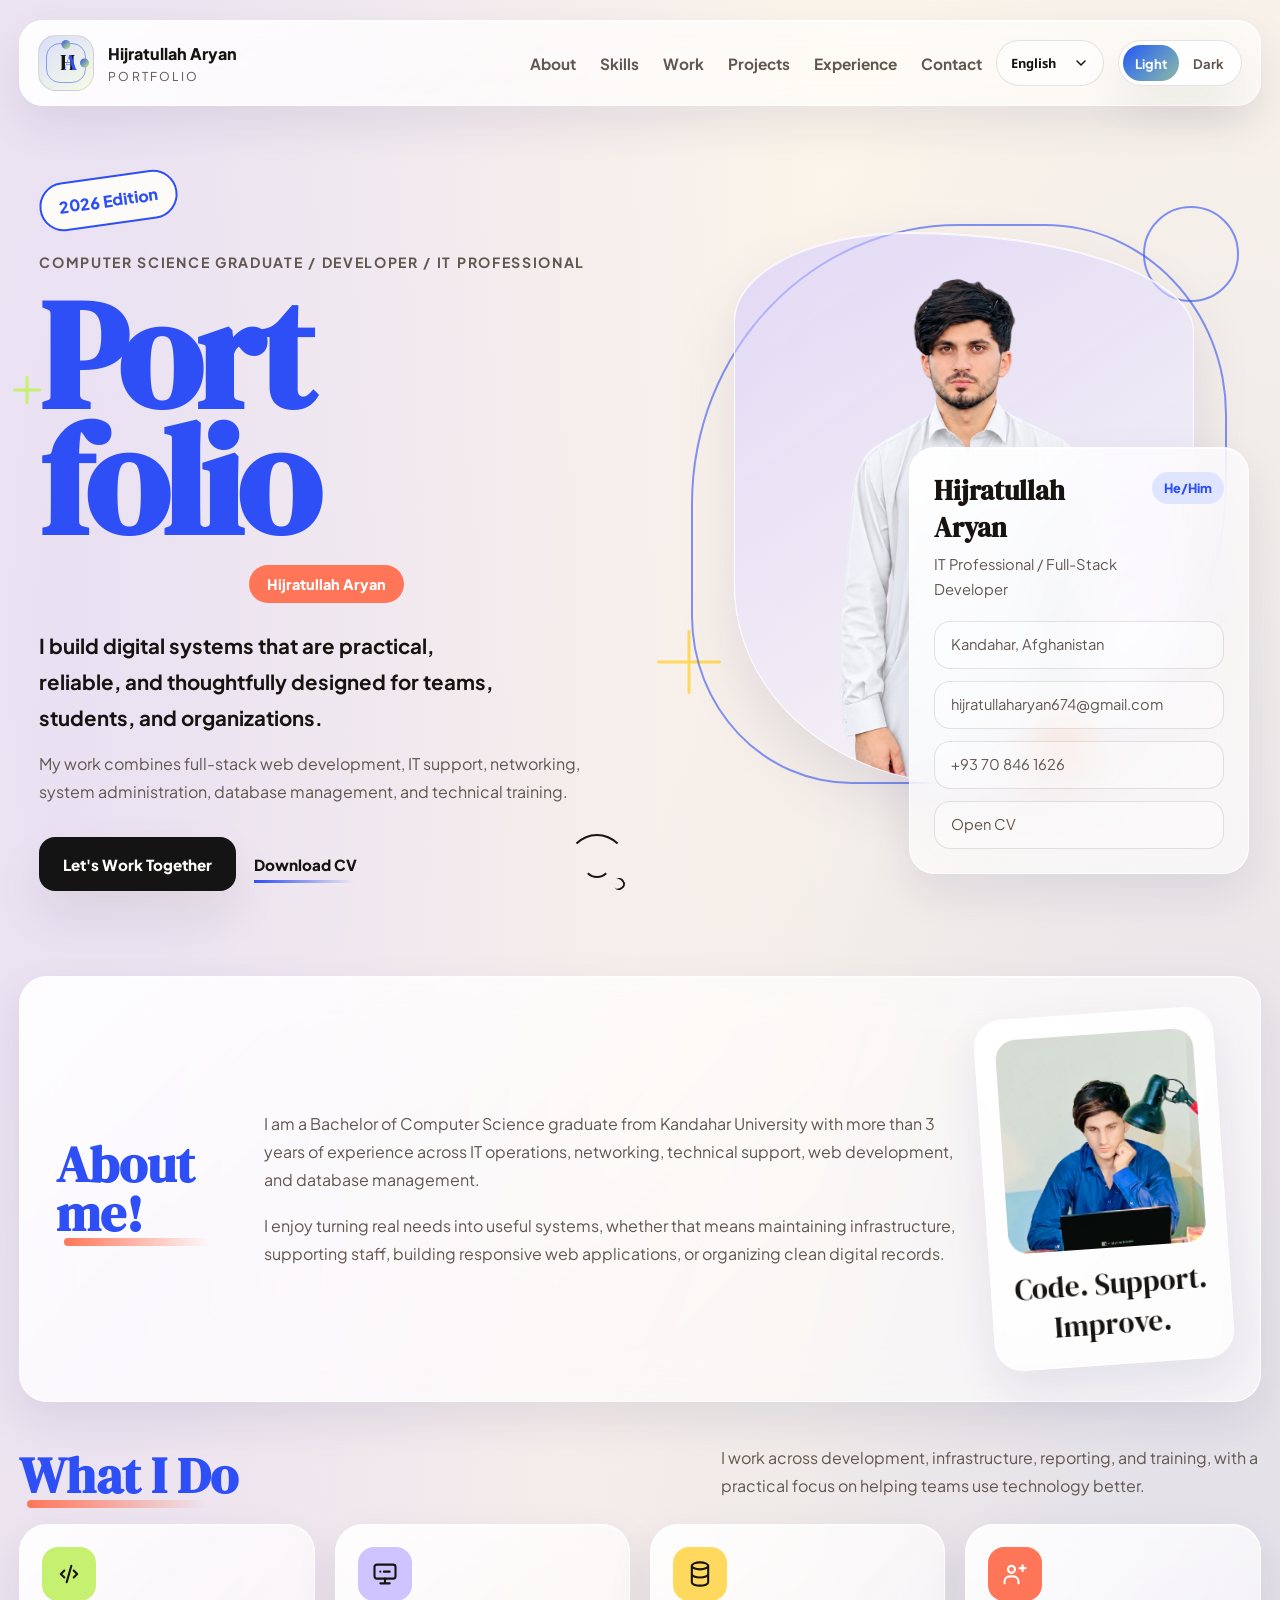
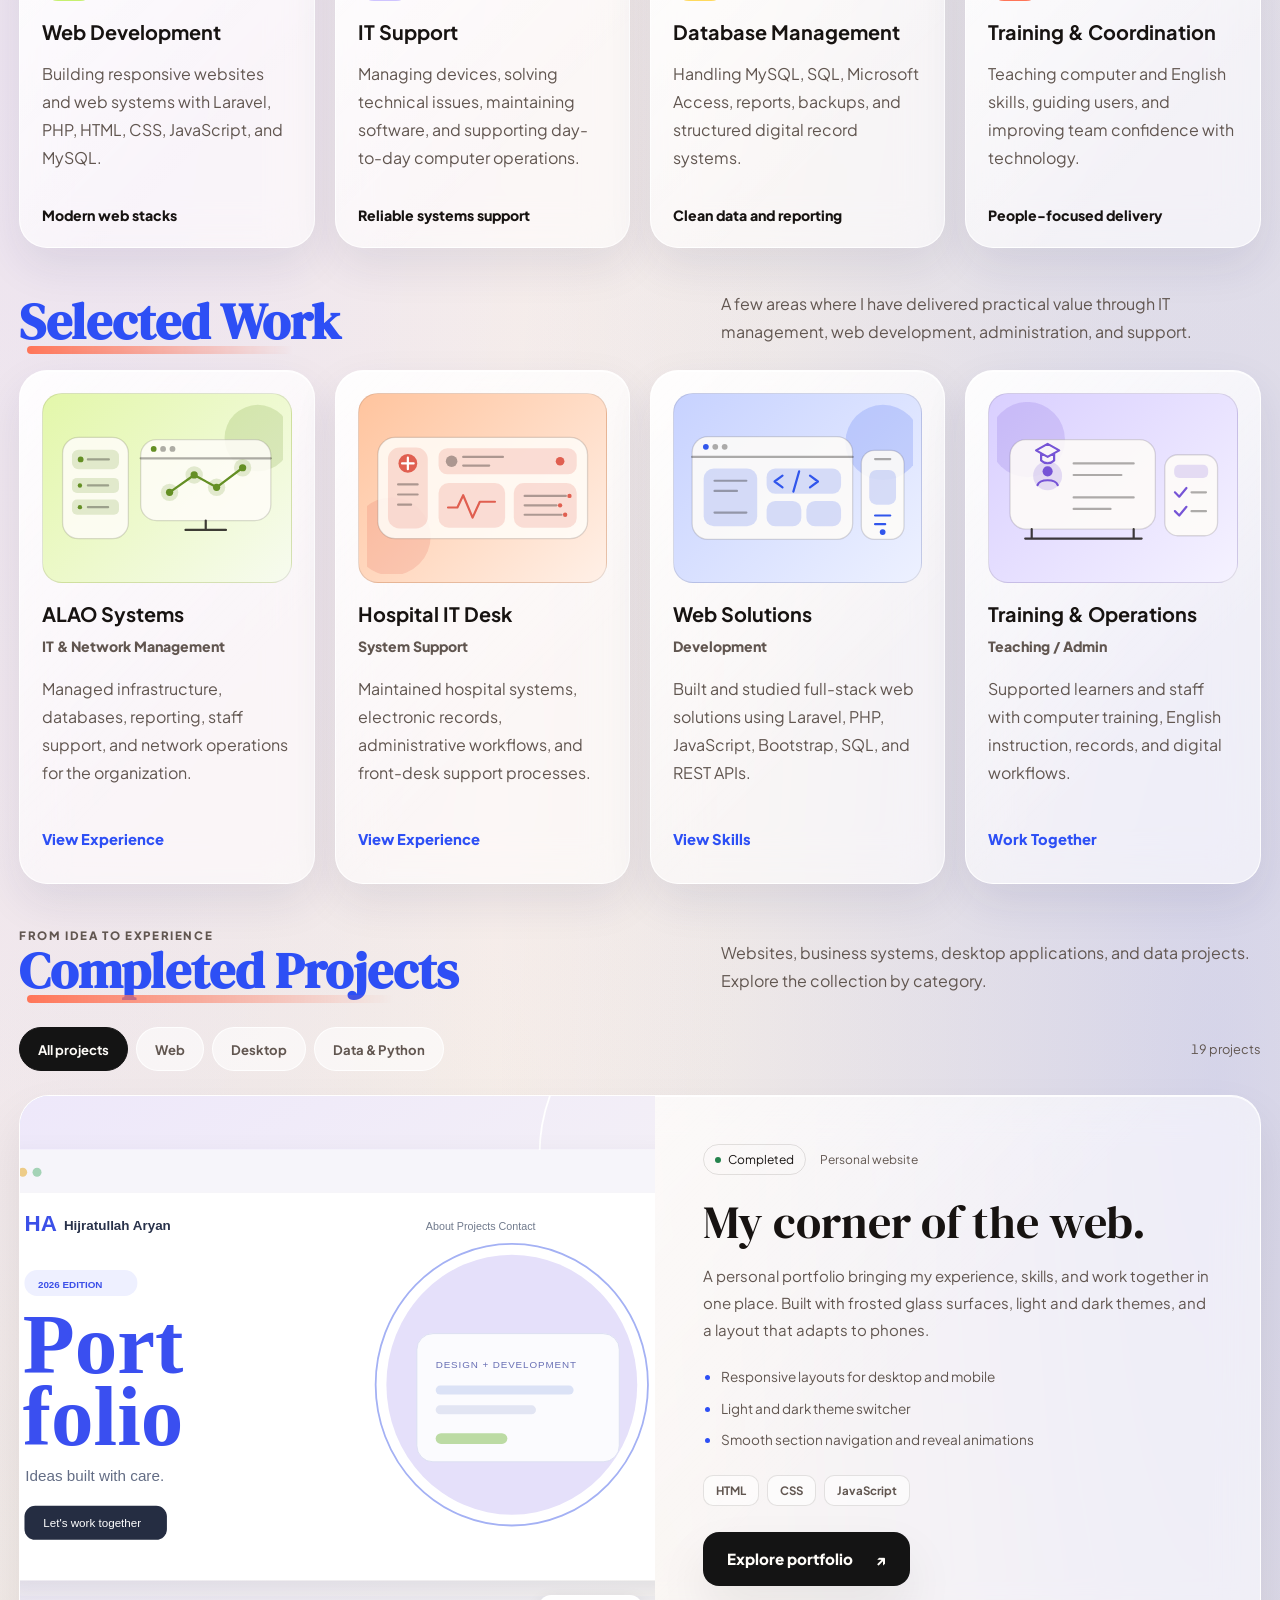
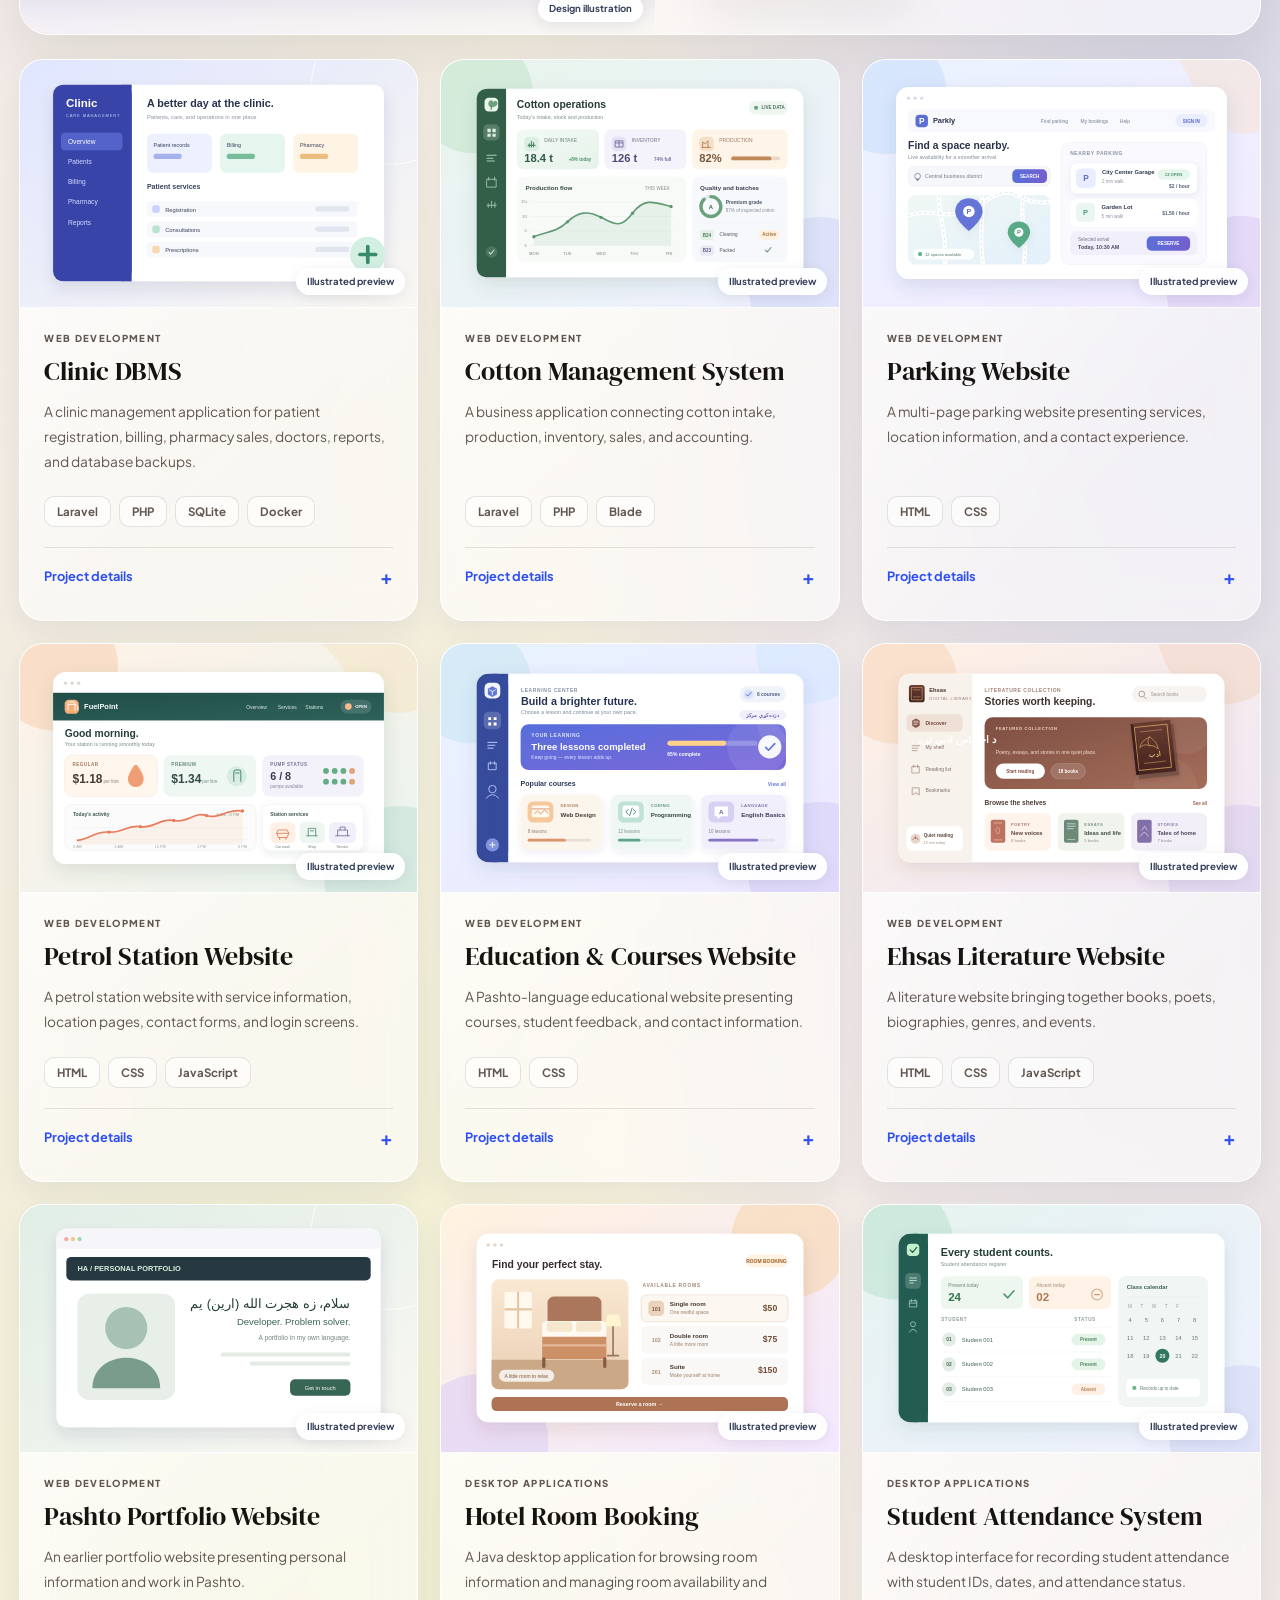
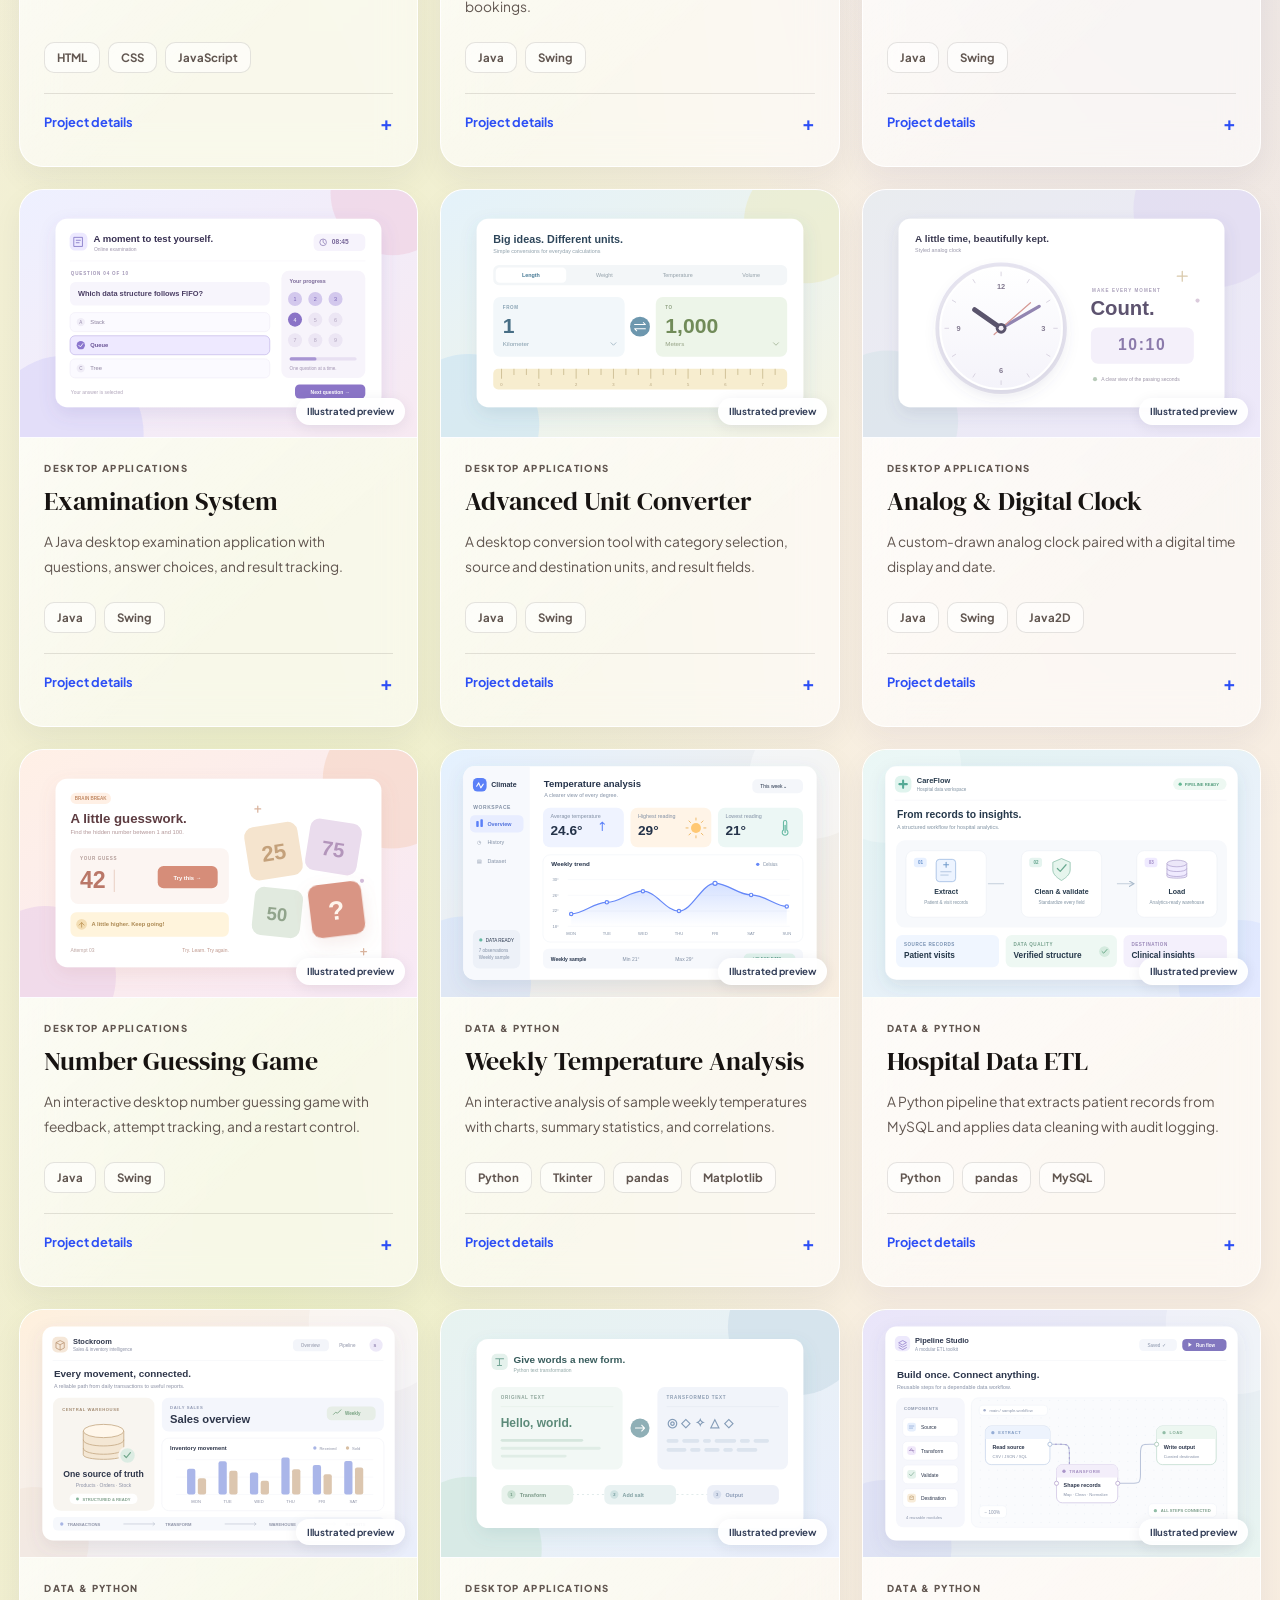
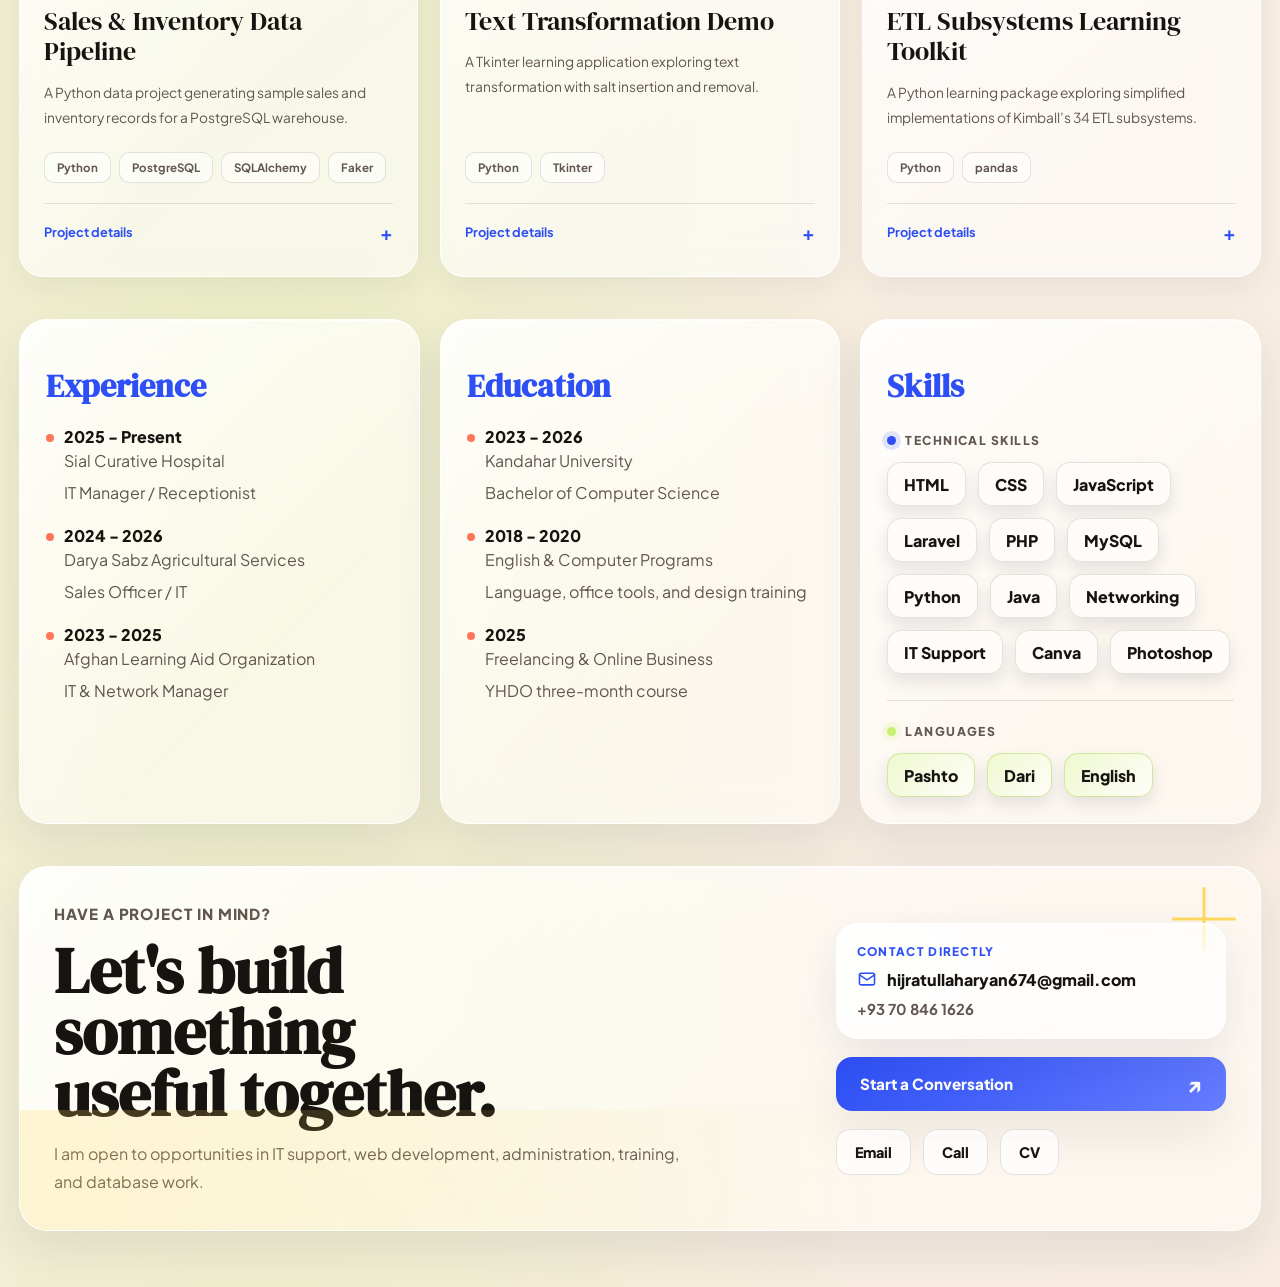
==== commit de8a2755: "final 30th mizan 1405" ====
--- a/index.html
+++ b/index.html
@@ -1,5 +1,5 @@
 <!DOCTYPE html>
-<html lang="en">
+<html lang="en" dir="ltr">
 <head>
     <meta charset="UTF-8">
     <meta name="viewport" content="width=device-width, initial-scale=1.0, viewport-fit=cover">
@@ -12,7 +12,7 @@
     <link rel="preconnect" href="https://fonts.googleapis.com">
     <link rel="preconnect" href="https://fonts.gstatic.com" crossorigin>
     <link
-        href="https://fonts.googleapis.com/css2?family=DM+Serif+Display:ital@0;1&family=Plus+Jakarta+Sans:wght@400;500;600;700;800&display=swap"
+        href="https://fonts.googleapis.com/css2?family=DM+Serif+Display:ital@0;1&family=Noto+Sans+Arabic:wght@400;500;600;700;800&family=Plus+Jakarta+Sans:wght@400;500;600;700;800&display=swap"
         rel="stylesheet"
     >
     <link rel="stylesheet" href="CSS/style.css">
@@ -42,13 +42,22 @@
                     <a href="#contact">Contact</a>
                 </nav>
 
-                <button class="theme-toggle" type="button" aria-label="Toggle color theme" aria-pressed="false">
-                    <span class="theme-toggle-track">
-                        <span class="theme-toggle-label">Light</span>
-                        <span class="theme-toggle-thumb"></span>
-                        <span class="theme-toggle-label">Dark</span>
-                    </span>
-                </button>
+                <div class="appearance-controls">
+                    <div class="language-picker">
+                        <select class="language-select" aria-label="Choose language" autocomplete="off">
+                            <option value="en" lang="en">English</option>
+                            <option value="ps" lang="ps" dir="rtl">پښتو</option>
+                            <option value="fa-AF" lang="fa-AF" dir="rtl">دری</option>
+                        </select>
+                    </div>
+                    <button class="theme-toggle" type="button" aria-label="Toggle color theme" aria-pressed="false">
+                        <span class="theme-toggle-track">
+                            <span class="theme-toggle-label">Light</span>
+                            <span class="theme-toggle-thumb"></span>
+                            <span class="theme-toggle-label">Dark</span>
+                        </span>
+                    </button>
+                </div>
 
             </div>
         </header>
@@ -58,7 +67,6 @@
                 <div class="hero-copy reveal">
                     <span class="sticker sticker-edition">2026 Edition</span>
                     <span class="doodle doodle-cross hero-cross"></span>
-                    <span class="doodle doodle-swirl hero-swirl"></span>
 
                     <p class="eyebrow">Computer Science Graduate / Developer / IT Professional  </p>
                     <h1 class="hero-title">
@@ -78,6 +86,7 @@
                     <div class="hero-actions">
                         <a class="button button-primary" href="#contact">Let's Work Together</a>
                         <a class="button button-link" href="Files/Hijratullah%20CV.pdf" target="_blank" rel="noreferrer">Download CV</a>
+                        <span class="doodle doodle-swirl hero-swirl" aria-hidden="true"></span>
                     </div>
                 </div>
 
@@ -589,6 +598,7 @@
         </a>
     </nav>
 
+    <script src="Scrift/languages.js"></script>
     <script src="Scrift/scrift.js"></script>
 </body>
 </html>
--- a/CSS/style.css
+++ b/CSS/style.css
@@ -1,6 +1,7 @@
 :root {
     --font-sans: "Plus Jakarta Sans", sans-serif;
     --font-display: "DM Serif Display", serif;
+    --inline-gradient: to right;
 }
 
 body[data-theme="light"] {
@@ -189,6 +190,7 @@
     display: grid;
     gap: 4px;
     min-width: 0;
+    text-align: start;
 }
 
 .brand-text strong {
@@ -230,11 +232,11 @@
 .site-nav a::after {
     content: "";
     position: absolute;
-    left: 0;
+    inset-inline-start: 0;
     bottom: -8px;
     width: 100%;
     height: 6px;
-    background: linear-gradient(90deg, var(--red), transparent 90%);
+    background: linear-gradient(var(--inline-gradient), var(--red), transparent 90%);
     border-radius: 999px;
     transform: scaleX(0);
     transform-origin: left;
@@ -345,7 +347,8 @@
 
 .hero-copy {
     position: relative;
-    padding: 40px 10px 40px 20px;
+    padding-block: 40px;
+    padding-inline: 20px 10px;
 }
 
 .sticker {
@@ -433,6 +436,7 @@
 
 .hero-actions {
     display: flex;
+    align-items: center;
     flex-wrap: wrap;
     gap: 14px 18px;
     margin-top: 28px;
@@ -469,11 +473,11 @@
 .button-link::after {
     content: "";
     position: absolute;
-    left: 0;
+    inset-inline-start: 0;
     bottom: 8px;
     width: 100%;
     height: 3px;
-    background: linear-gradient(90deg, var(--blue), transparent 92%);
+    background: linear-gradient(var(--inline-gradient), var(--blue), transparent 92%);
 }
 
 .hero-visual {
@@ -490,7 +494,8 @@
 .portrait-stage::before {
     content: "";
     position: absolute;
-    inset: 28px 34px 90px 24px;
+    inset-block: 28px 90px;
+    inset-inline: 24px 34px;
     border: 2px solid color-mix(in srgb, var(--blue) 58%, transparent);
     border-radius: 50% 34% 54% 30%;
 }
@@ -530,7 +535,7 @@
 .profile-card {
     position: absolute;
     z-index: 2;
-    right: 12px;
+    inset-inline-end: 12px;
     bottom: 0;
     width: min(100%, 340px);
     padding: 24px;
@@ -560,6 +565,9 @@
 
 .profile-badge {
     display: inline-flex;
+    flex-shrink: 0;
+    align-items: center;
+    white-space: nowrap;
     padding: 8px 12px;
     border-radius: 999px;
     background: var(--blue-soft);
@@ -611,11 +619,11 @@
 .hand-title::after {
     content: "";
     position: absolute;
-    left: 8px;
-    right: 0;
+    inset-inline-start: 8px;
+    inset-inline-end: 0;
     bottom: -8px;
     height: 8px;
-    background: linear-gradient(90deg, var(--red), transparent 85%);
+    background: linear-gradient(var(--inline-gradient), var(--red), transparent 85%);
     border-radius: 999px;
 }
 
@@ -924,14 +932,14 @@
 
 .summary-list li {
     position: relative;
-    padding-left: 18px;
+    padding-inline-start: 18px;
 }
 
 .summary-list li::before {
     content: "";
     position: absolute;
     top: 8px;
-    left: 0;
+    inset-inline-start: 0;
     width: 8px;
     height: 8px;
     border-radius: 999px;
@@ -1048,7 +1056,7 @@
     position: absolute;
     inset: auto 0 0 0;
     height: 120px;
-    background: linear-gradient(90deg, color-mix(in srgb, var(--yellow) 42%, transparent), transparent 70%);
+    background: linear-gradient(var(--inline-gradient), color-mix(in srgb, var(--yellow) 42%, transparent), transparent 70%);
     opacity: 0.55;
     pointer-events: none;
 }
@@ -1266,27 +1274,29 @@
 }
 
 .hero-cross {
-    left: -6px;
+    inset-inline-start: -6px;
     top: 240px;
 }
 
 .hero-swirl {
-    left: 4px;
-    bottom: 96px;
+    position: relative;
+    inset: auto;
+    flex: 0 0 60px;
+    margin-inline-start: auto;
 }
 
 .hero-spark {
-    left: -10px;
+    inset-inline-start: -10px;
     bottom: 180px;
 }
 
 .hero-loop {
-    right: 22px;
+    inset-inline-end: 22px;
     top: 10px;
 }
 
 .cta-spark {
-    right: 24px;
+    inset-inline-end: 24px;
     top: 20px;
 }
 
@@ -1473,7 +1483,7 @@
 
     .profile-card {
         position: relative;
-        right: auto;
+        inset-inline-end: auto;
         bottom: auto;
         width: 100%;
         margin-top: -36px;
@@ -1494,7 +1504,8 @@
     }
 
     .portrait-stage::before {
-        inset: 10px 14px 150px 10px;
+        inset-block: 10px 150px;
+        inset-inline: 10px 14px;
     }
 
     .about-band {
@@ -1649,7 +1660,8 @@
     }
 
     .portrait-stage::before {
-        inset: 8px 10px 132px 8px;
+        inset-block: 8px 132px;
+        inset-inline: 8px 10px;
     }
 
     .profile-card {
@@ -2281,7 +2293,7 @@
 .project-image-label {
     position: absolute;
     z-index: 1;
-    right: 12px;
+    inset-inline-end: 12px;
     bottom: 12px;
     max-width: calc(100% - 24px);
     padding: 6px 10px;
@@ -2343,7 +2355,7 @@
     }
 
     .project-image-label {
-        right: 10px;
+        inset-inline-end: 10px;
         bottom: 10px;
         max-width: calc(100% - 20px);
         font-size: 0.58rem;
@@ -2356,3 +2368,319 @@
         transition: none;
     }
 }
+
+/* Mirror the control group with the page; keep the theme track's thumb direction. */
+.header-tools,
+.theme-toggle-track {
+    direction: ltr;
+}
+
+.appearance-controls {
+    display: flex;
+    flex-shrink: 0;
+    align-items: center;
+    gap: inherit;
+    direction: ltr;
+}
+
+html[dir="rtl"] .appearance-controls {
+    direction: rtl;
+}
+
+.header-tools {
+    flex-wrap: nowrap;
+}
+
+.theme-toggle {
+    flex-shrink: 0;
+}
+
+.language-select {
+    min-height: 46px;
+    max-width: 112px;
+    padding: 8px 10px;
+    border: 1px solid var(--line);
+    border-radius: 999px;
+    background: var(--surface-strong);
+    color: var(--text);
+    font-family: "Noto Sans Arabic", var(--font-sans);
+    font-size: 0.8rem;
+    font-weight: 700;
+    cursor: pointer;
+}
+
+.language-select:focus-visible {
+    outline: 3px solid var(--blue);
+    outline-offset: 5px;
+}
+
+.language-picker {
+    position: relative;
+    flex-shrink: 0;
+    direction: ltr;
+}
+
+.language-trigger {
+    display: inline-flex;
+    align-items: center;
+    justify-content: space-between;
+    gap: 10px;
+    width: 108px;
+    min-height: 46px;
+    padding: 8px 14px;
+    border: 1px solid var(--line);
+    border-radius: 999px;
+    background: var(--glass);
+    color: var(--text);
+    font-family: "Noto Sans Arabic", var(--font-sans);
+    font-size: 0.8rem;
+    font-weight: 700;
+    box-shadow: inset 0 1px 0 var(--glass-highlight);
+    cursor: pointer;
+    transition: background 180ms ease, border-color 180ms ease, box-shadow 180ms ease;
+}
+
+.language-trigger:hover,
+.language-picker.is-open .language-trigger {
+    border-color: color-mix(in srgb, var(--blue) 40%, var(--line));
+    background: var(--surface);
+    box-shadow: inset 0 1px 0 var(--glass-highlight), 0 0 0 3px color-mix(in srgb, var(--blue) 9%, transparent);
+}
+
+.language-trigger:focus-visible {
+    outline: 2px solid var(--blue);
+    outline-offset: 3px;
+}
+
+.language-chevron,
+.language-check {
+    width: 16px;
+    height: 16px;
+    flex-shrink: 0;
+    fill: none;
+    stroke: currentColor;
+    stroke-width: 1.8;
+    stroke-linecap: round;
+    stroke-linejoin: round;
+    transition: transform 180ms ease, opacity 180ms ease;
+}
+
+.language-picker.is-open .language-chevron {
+    transform: rotate(180deg);
+}
+
+.language-menu {
+    position: absolute;
+    z-index: 60;
+    top: calc(100% + 10px);
+    left: 0;
+    width: 172px;
+    padding: 7px;
+    border: 1px solid var(--glass-border);
+    border-radius: 20px;
+    background: color-mix(in srgb, var(--surface-strong) 96%, transparent);
+    color: var(--text);
+    -webkit-backdrop-filter: blur(24px);
+    backdrop-filter: blur(24px);
+    box-shadow: inset 0 1px 0 var(--glass-highlight), 0 16px 40px rgba(20, 24, 50, 0.16);
+    opacity: 0;
+    visibility: hidden;
+    pointer-events: none;
+    transform: translateY(-6px) scale(0.97);
+    transform-origin: top left;
+    transition: opacity 180ms ease, transform 180ms ease, visibility 0s linear 180ms;
+}
+
+.language-picker.is-open .language-menu {
+    opacity: 1;
+    visibility: visible;
+    pointer-events: auto;
+    transform: translateY(0) scale(1);
+    transition-delay: 0s;
+}
+
+.language-option {
+    display: flex;
+    align-items: center;
+    justify-content: space-between;
+    gap: 20px;
+    width: 100%;
+    min-height: 44px;
+    padding: 9px 12px;
+    border: 0;
+    border-radius: 13px;
+    background: transparent;
+    color: var(--muted);
+    font-family: "Noto Sans Arabic", var(--font-sans);
+    font-size: 0.84rem;
+    font-weight: 600;
+    text-align: start;
+    cursor: pointer;
+    transition: background 160ms ease, color 160ms ease;
+}
+
+.language-option + .language-option {
+    margin-top: 3px;
+}
+
+.language-option:hover,
+.language-option:focus-visible {
+    background: color-mix(in srgb, var(--blue) 8%, transparent);
+    color: var(--text);
+}
+
+.language-option:focus-visible {
+    outline: 2px solid color-mix(in srgb, var(--blue) 55%, transparent);
+    outline-offset: -2px;
+}
+
+.language-option[aria-checked="true"] {
+    background: var(--blue-soft);
+    color: var(--blue);
+}
+
+.language-check {
+    opacity: 0;
+    transform: scale(0.8);
+}
+
+.language-option[aria-checked="true"] .language-check {
+    opacity: 1;
+    transform: scale(1);
+}
+
+html[dir="rtl"] .language-menu {
+    direction: rtl;
+    left: auto;
+    right: 0;
+    transform-origin: top right;
+}
+
+html[dir="rtl"] {
+    --font-sans: "Noto Sans Arabic", Tahoma, sans-serif;
+    --font-display: "Noto Sans Arabic", Tahoma, sans-serif;
+    --inline-gradient: to left;
+}
+
+html[dir="rtl"] .brand-mark {
+    direction: ltr;
+}
+
+html[dir="rtl"] .brand,
+html[dir="rtl"] .brand-text,
+html[dir="rtl"] .site-nav {
+    direction: rtl;
+}
+
+html[dir="rtl"] .site-nav {
+    order: 1;
+}
+
+html[dir="rtl"] .site-nav a::after {
+    transform-origin: right;
+}
+
+html[dir="rtl"] .sticker {
+    transform: rotate(8deg);
+}
+
+html[dir="rtl"] .hero-swirl {
+    display: none;
+}
+
+/* Keep the cross clear of the longer translated headline. */
+@media (min-width: 721px) {
+    html[dir="rtl"] .hero-cross {
+        inset-inline-start: auto;
+        inset-inline-end: 10px;
+        top: 54px;
+    }
+
+}
+
+@media (min-width: 721px) and (max-width: 1100px) {
+    html[dir="rtl"] .hero-cross {
+        top: 26px;
+    }
+}
+
+html[dir="rtl"] .hero-title {
+    font-size: clamp(3.5rem, 7.5vw, 6.5rem);
+    font-weight: 800;
+    line-height: 1.45;
+    letter-spacing: 0;
+}
+
+html[dir="rtl"] .hand-title,
+html[dir="rtl"] .cta-section h2,
+html[dir="rtl"] .profile-card h2,
+html[dir="rtl"] .summary-panel h2,
+html[dir="rtl"] .project-details h3,
+html[dir="rtl"] .project-tile h3 {
+    line-height: 1.6;
+}
+
+html[dir="rtl"] .eyebrow,
+html[dir="rtl"] .projects-eyebrow,
+html[dir="rtl"] .skill-group-title,
+html[dir="rtl"] .cta-eyebrow,
+html[dir="rtl"] .contact-card-label,
+html[dir="rtl"] .brand-text small {
+    letter-spacing: 0;
+}
+
+html[dir="rtl"] .title-pill {
+    margin-left: 0;
+    margin-right: 100px;
+}
+
+html[dir="rtl"] .project-highlights {
+    padding-left: 0;
+    padding-right: 18px;
+}
+
+/* Isolate addresses and technology names so mixed scripts keep their reading order. */
+a[href^="mailto:"],
+a[href^="tel:"],
+.project-stack li,
+.skill-chip-grid span {
+    unicode-bidi: isolate;
+}
+
+a[href^="tel:"],
+.profile-list a[href^="mailto:"],
+.contact-main-link > span {
+    direction: ltr;
+    unicode-bidi: isolate;
+}
+
+@media (min-width: 861px) and (max-width: 1200px) {
+    .site-header { gap: 12px; padding-inline: 14px; }
+    .header-tools { gap: 10px; }
+    .site-nav { gap: 12px; }
+    .site-nav a { font-size: 0.8rem; white-space: nowrap; }
+    .brand-text strong { max-width: 120px; font-size: 0.9rem; }
+}
+
+@media (max-width: 1100px) {
+    html[dir="rtl"] .title-pill { margin-right: 0; }
+}
+
+@media (max-width: 860px) {
+    html[dir="rtl"] .header-tools { margin-left: 0; margin-right: auto; }
+}
+
+@media (max-width: 560px) {
+    .site-header { flex-wrap: wrap; }
+    .brand { flex-basis: 100%; }
+    .header-tools { width: 100%; justify-content: flex-end; gap: 10px; }
+    html[dir="rtl"] .header-tools { justify-content: flex-start; }
+    .language-select { min-height: 44px; }
+    .language-trigger { min-height: 44px; }
+    html[dir="rtl"] .theme-toggle-track { width: 112px; }
+    html[dir="rtl"] .theme-toggle-thumb { width: 50px; }
+    html[dir="rtl"] body[data-theme="dark"] .theme-toggle-thumb { transform: translateX(54px); }
+    html[dir="rtl"] .hero-title { font-size: clamp(2.8rem, 12vw, 4rem); }
+    main section[id],
+    #home { scroll-margin-top: 175px; }
+}
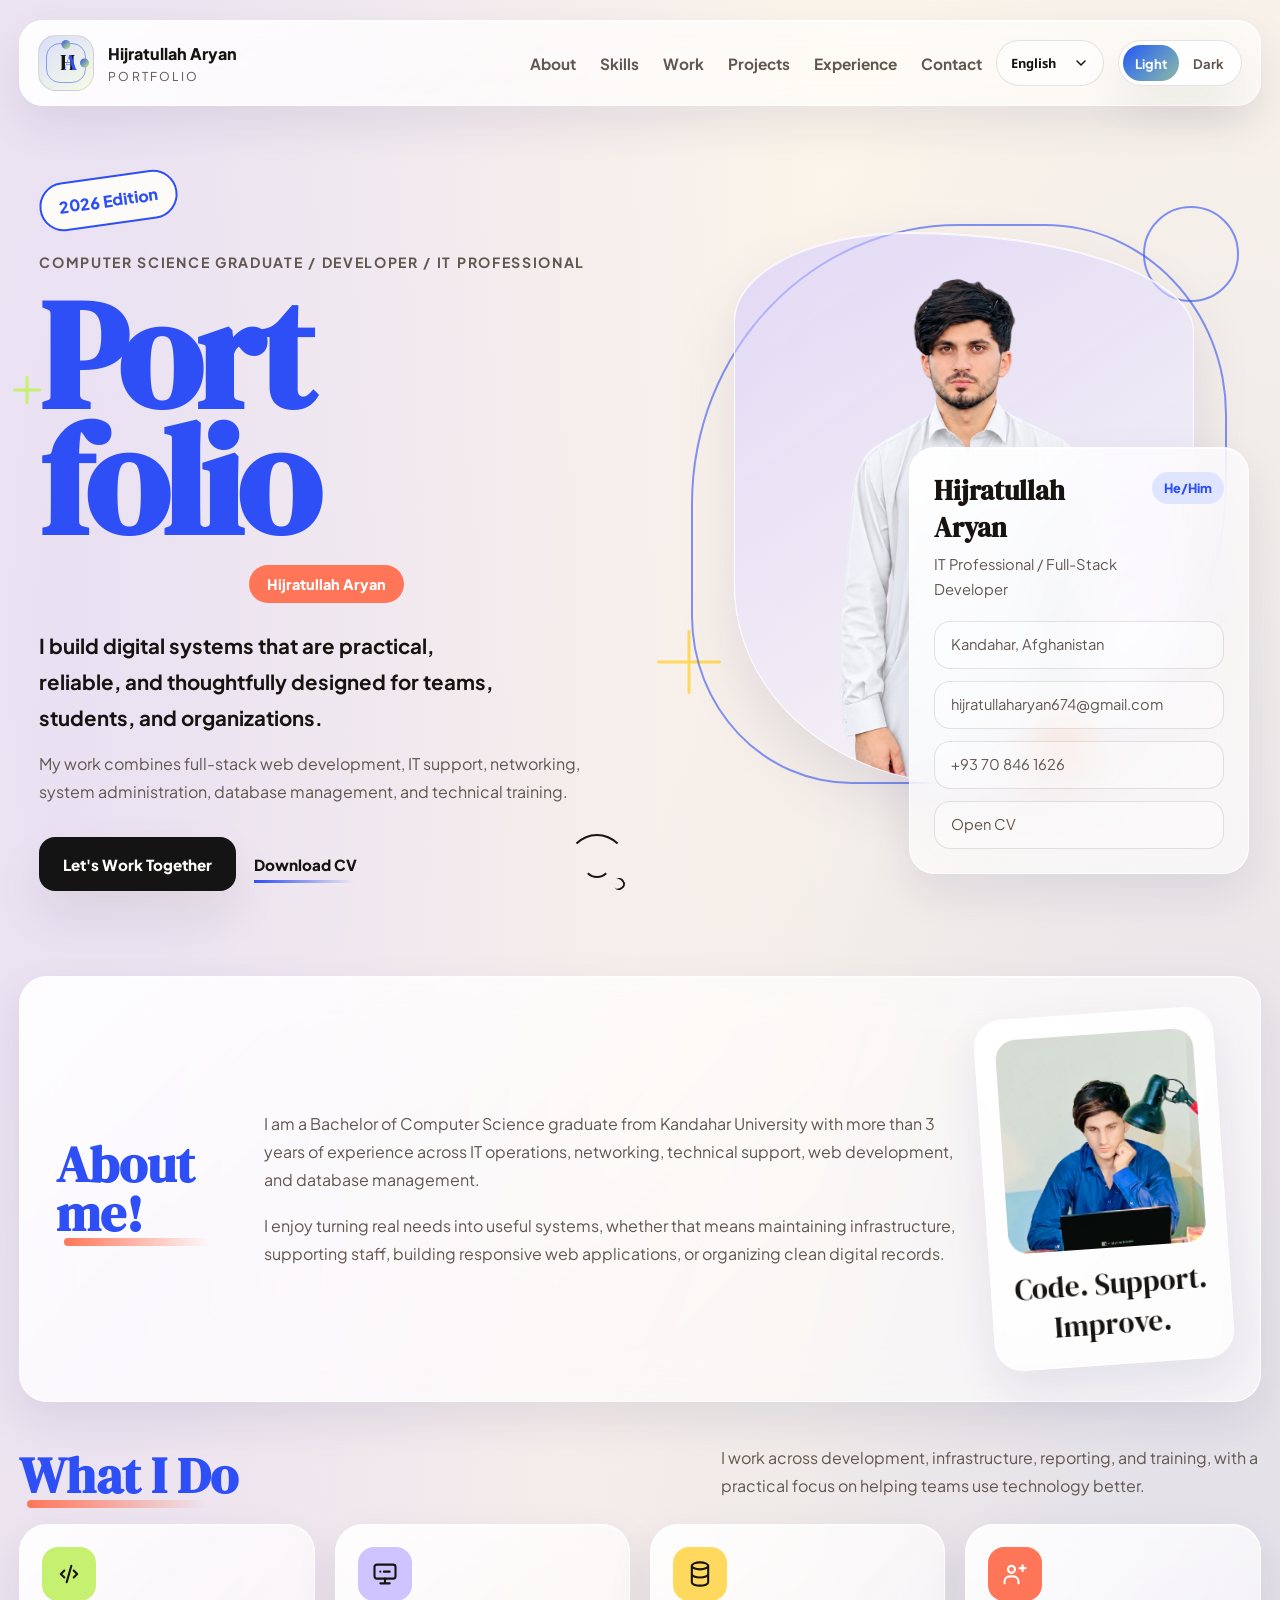
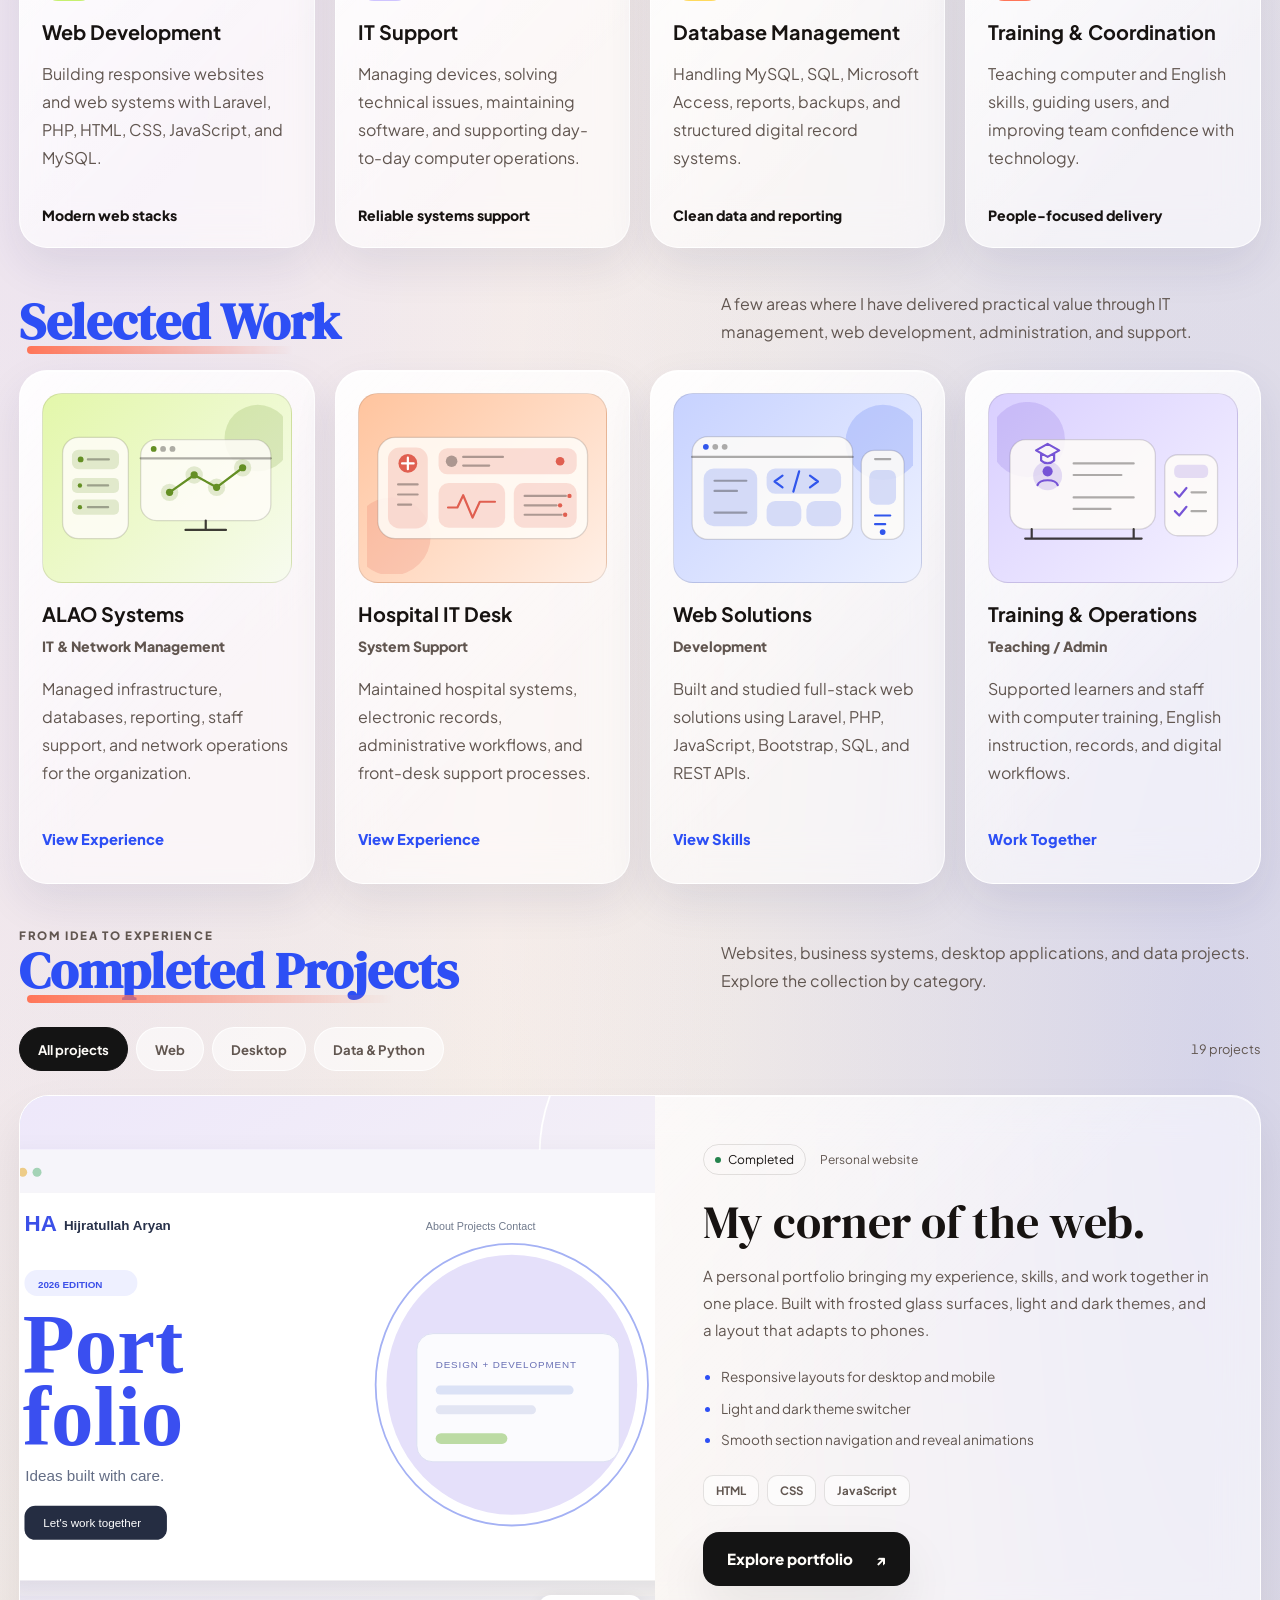
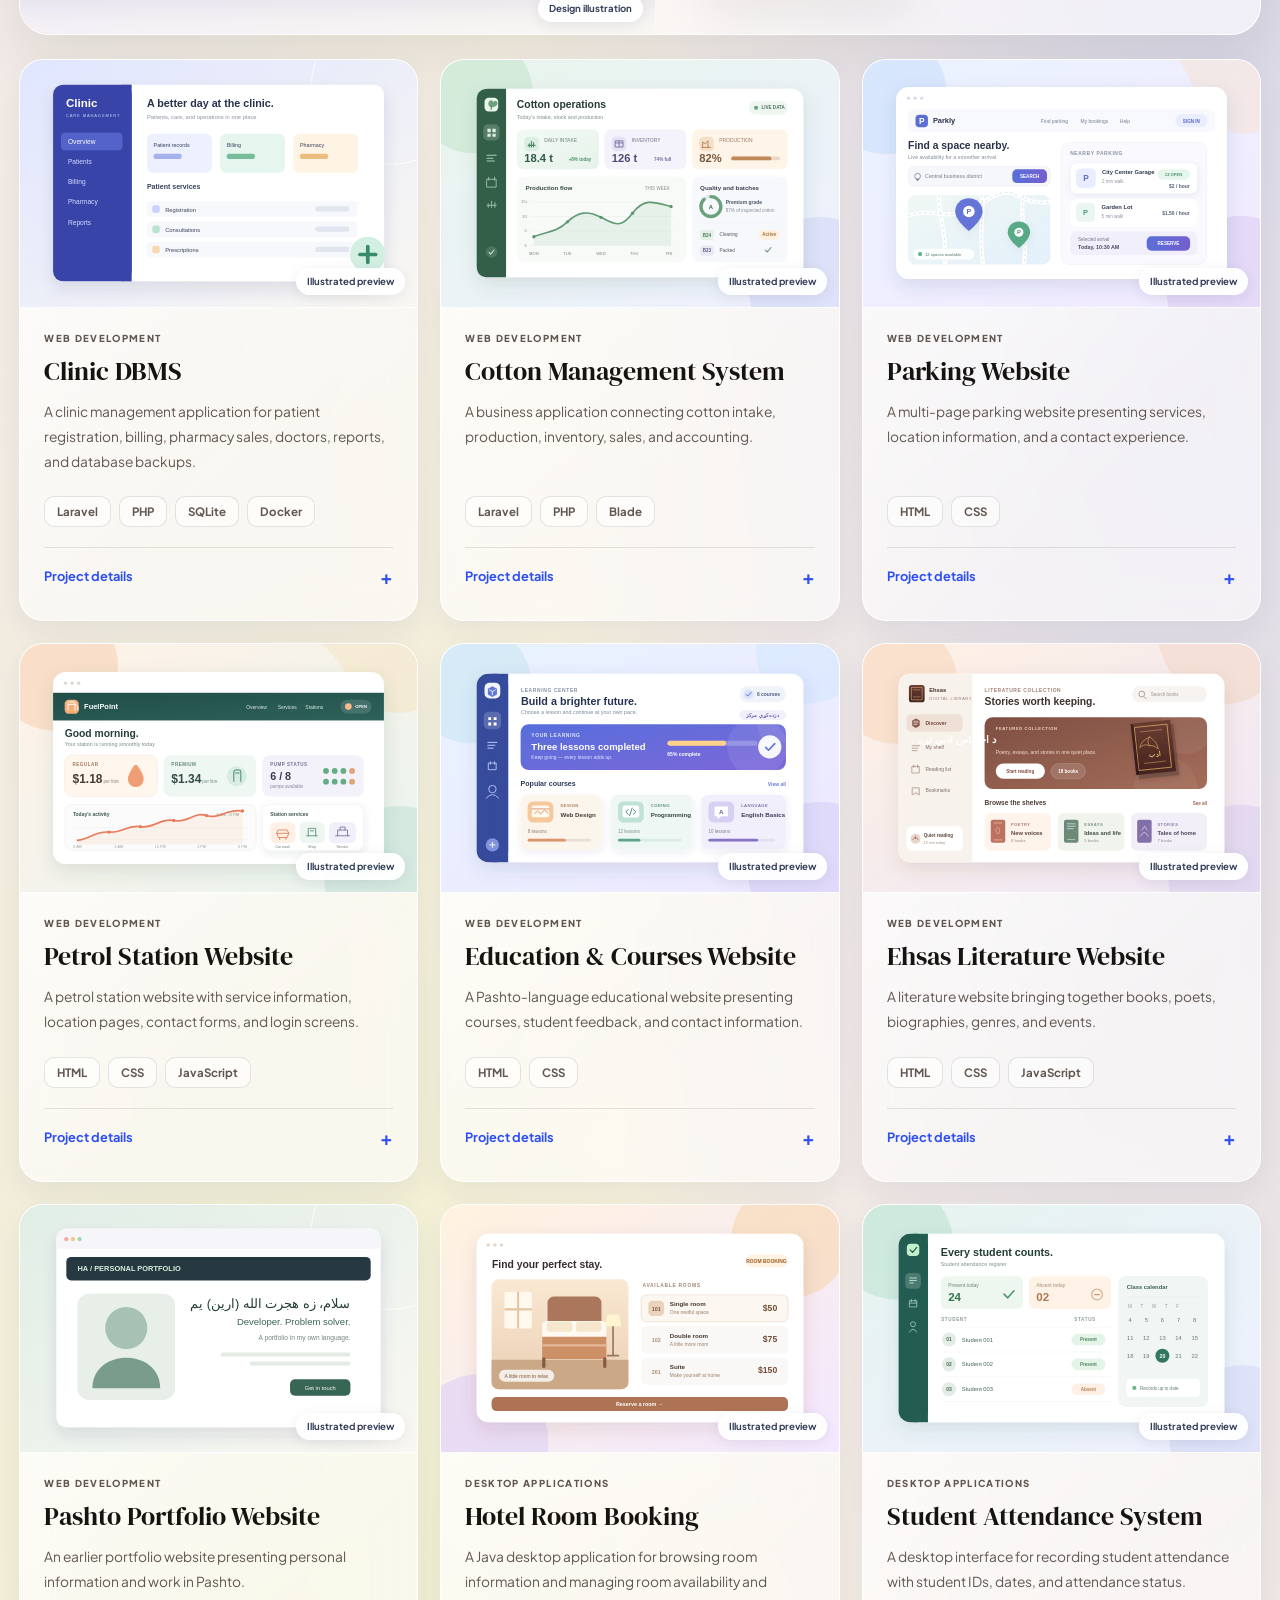
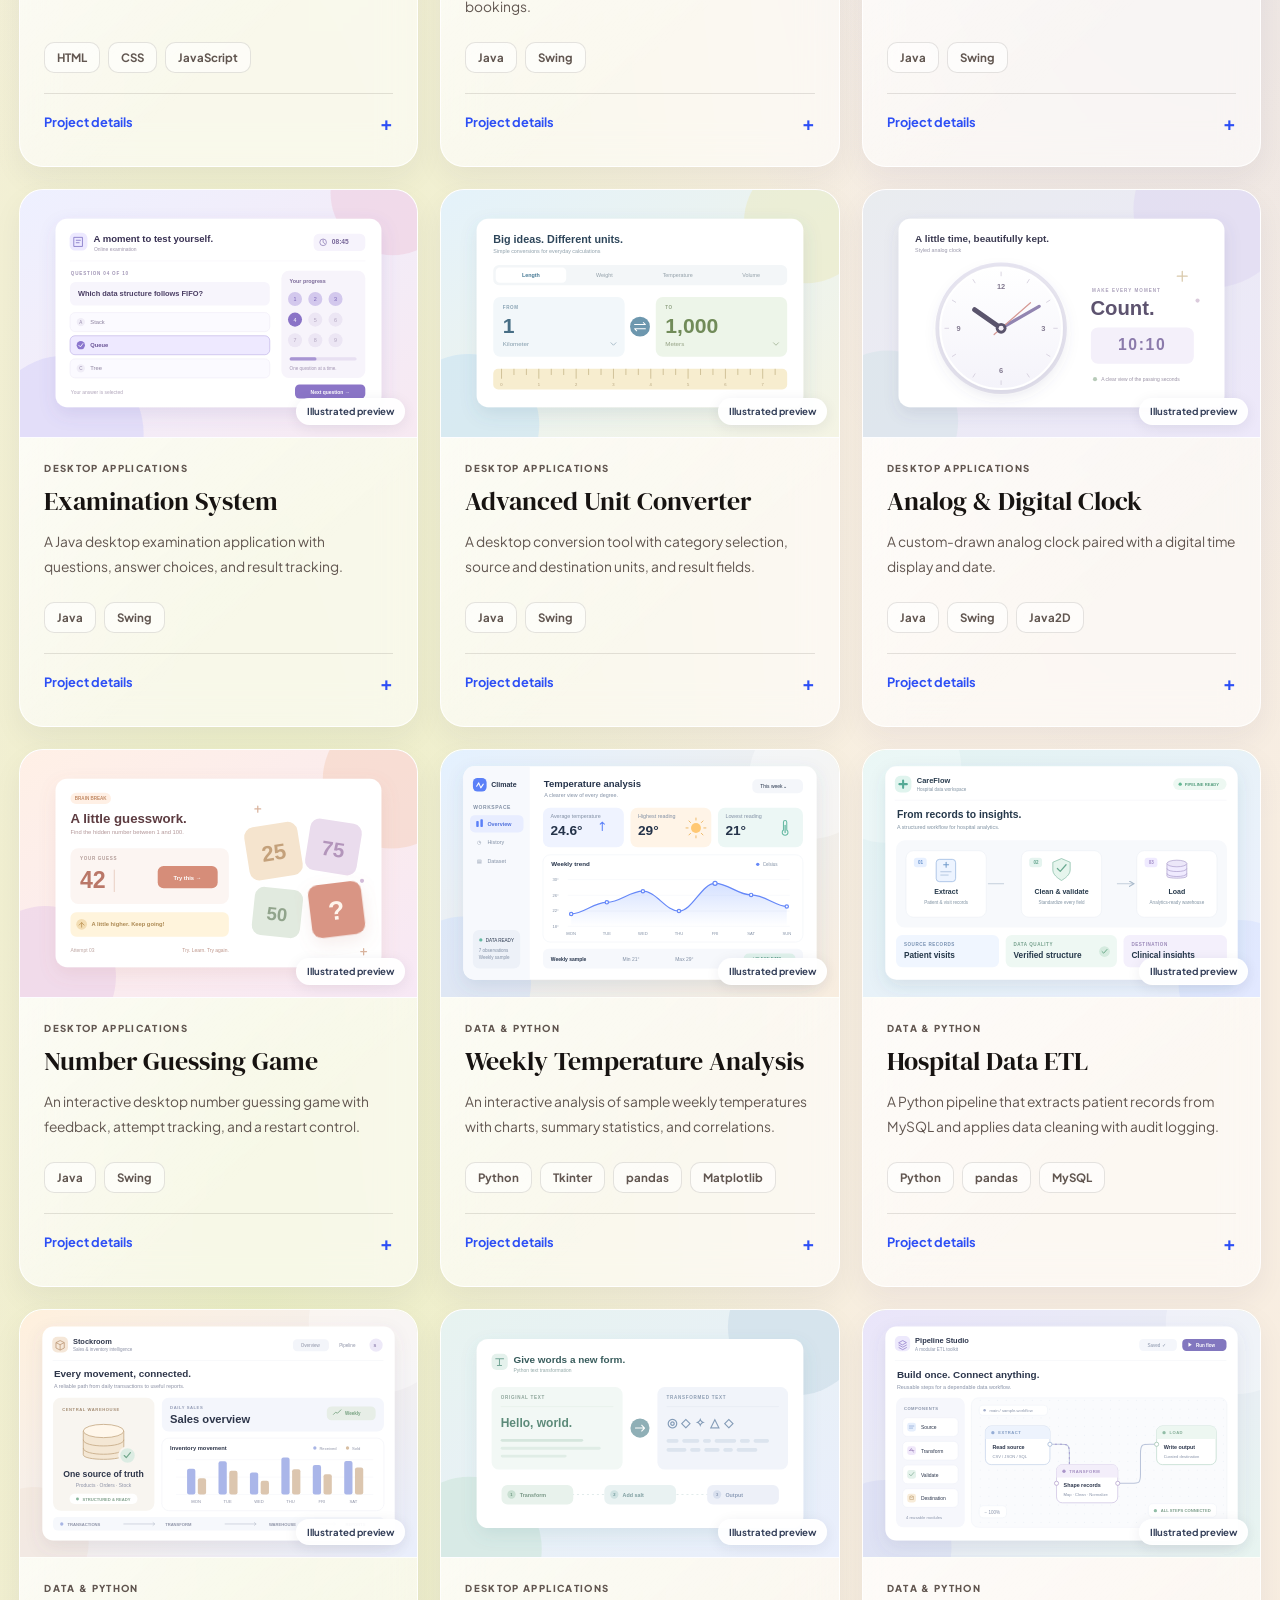
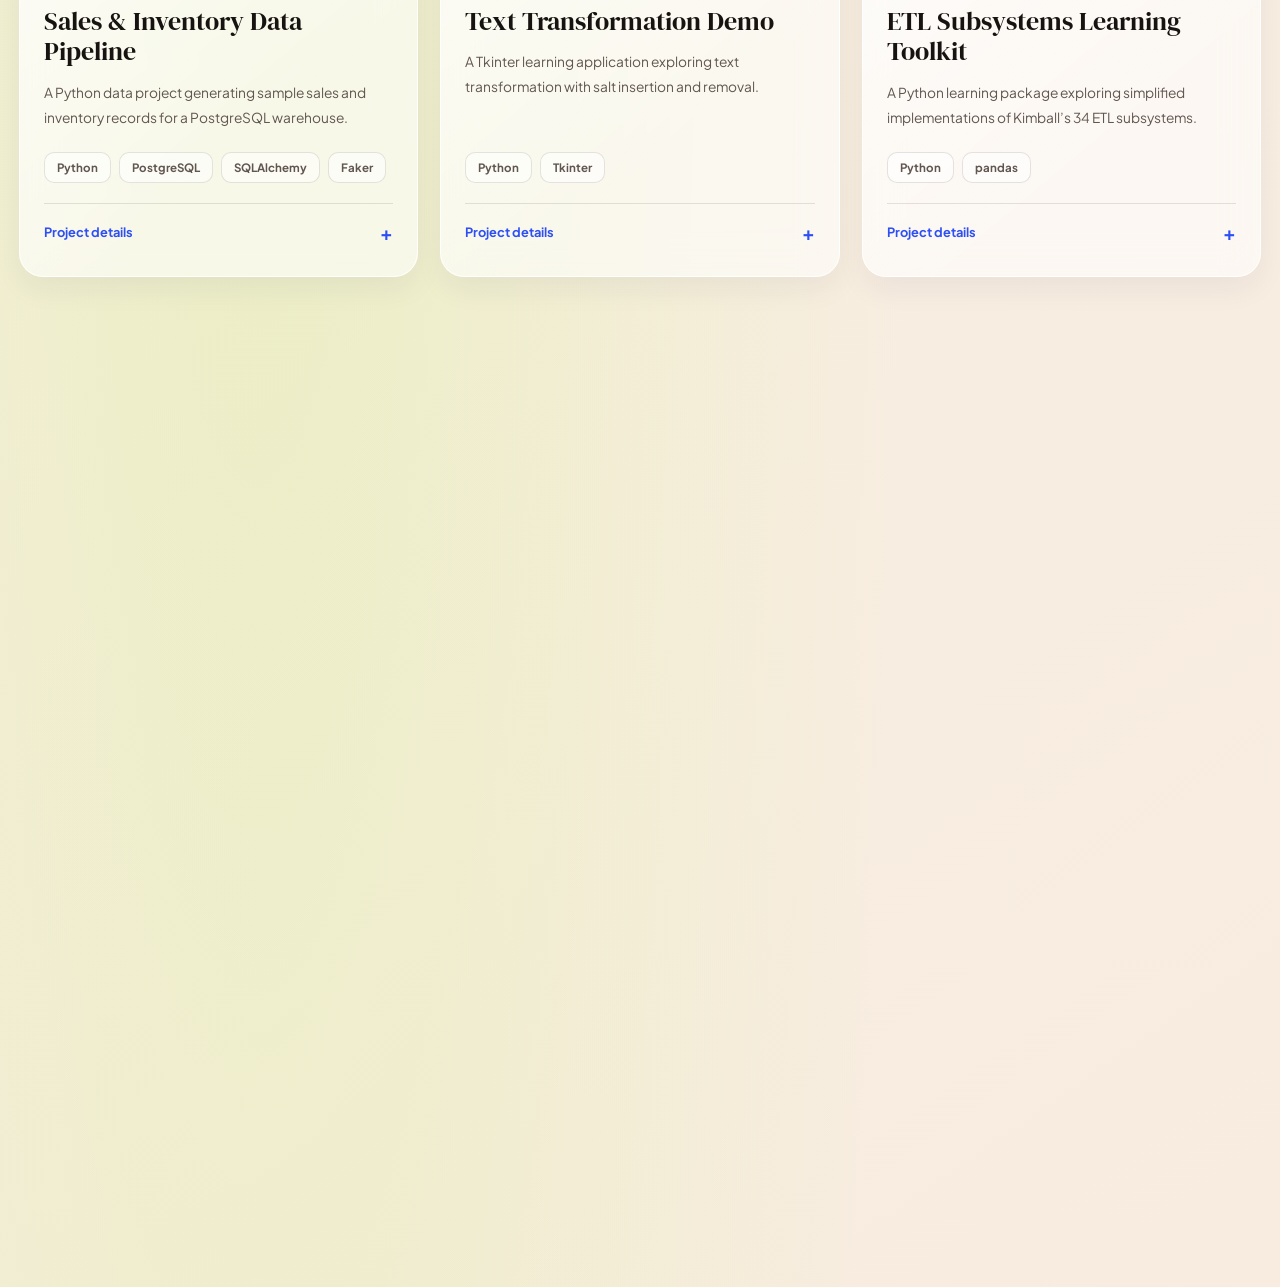
==== commit ec8824e3: "final 30th mizan 1405" ====
--- a/index.html
+++ b/index.html
@@ -51,6 +51,8 @@
                         </select>
                     </div>
                     <button class="theme-toggle" type="button" aria-label="Toggle color theme" aria-pressed="false">
+                        <svg class="theme-icon theme-icon-light" viewBox="0 0 24 24" aria-hidden="true"><circle cx="12" cy="12" r="4"/><path d="M12 2v2m0 16v2M2 12h2m16 0h2M4.9 4.9l1.4 1.4m11.4 11.4 1.4 1.4M4.9 19.1l1.4-1.4M17.7 6.3l1.4-1.4"/></svg>
+                        <svg class="theme-icon theme-icon-dark" viewBox="0 0 24 24" aria-hidden="true"><path d="M20.9 13A9 9 0 0 1 11 3.1 9 9 0 1 0 20.9 13Z"/></svg>
                         <span class="theme-toggle-track">
                             <span class="theme-toggle-label">Light</span>
                             <span class="theme-toggle-thumb"></span>
--- a/CSS/style.css
+++ b/CSS/style.css
@@ -2395,6 +2395,17 @@
     flex-shrink: 0;
 }
 
+.theme-icon {
+    display: none;
+    width: 22px;
+    height: 22px;
+    fill: none;
+    stroke: currentColor;
+    stroke-width: 1.8;
+    stroke-linecap: round;
+    stroke-linejoin: round;
+}
+
 .language-select {
     min-height: 46px;
     max-width: 112px;
@@ -2671,16 +2682,35 @@
 }
 
 @media (max-width: 560px) {
-    .site-header { flex-wrap: wrap; }
-    .brand { flex-basis: 100%; }
-    .header-tools { width: 100%; justify-content: flex-end; gap: 10px; }
+    .site-header { flex-wrap: nowrap; gap: 8px; }
+    .brand { flex: 1 1 0; gap: 8px; }
+    .header-tools { width: auto; justify-content: flex-end; gap: 6px; }
     html[dir="rtl"] .header-tools { justify-content: flex-start; }
     .language-select { min-height: 44px; }
-    .language-trigger { min-height: 44px; }
-    html[dir="rtl"] .theme-toggle-track { width: 112px; }
-    html[dir="rtl"] .theme-toggle-thumb { width: 50px; }
-    html[dir="rtl"] body[data-theme="dark"] .theme-toggle-thumb { transform: translateX(54px); }
+    .language-trigger { width: 92px; min-height: 44px; padding-inline: 10px; gap: 6px; }
+    .language-menu { left: auto; right: 0; transform-origin: top right; }
+    html[dir="rtl"] .language-menu { left: 0; right: auto; transform-origin: top left; }
+    .theme-toggle {
+        display: grid;
+        place-items: center;
+        width: 44px;
+        height: 44px;
+        border: 1px solid var(--line);
+        border-radius: 50%;
+        background: var(--glass);
+        color: var(--text);
+        transition: background 180ms ease, border-color 180ms ease;
+    }
+    .theme-toggle:hover { background: var(--surface); }
+    .theme-toggle:focus-visible { outline: 2px solid var(--blue); outline-offset: 3px; }
+    .theme-toggle-track { display: none; }
+    body[data-theme="light"] .theme-icon-light,
+    body[data-theme="dark"] .theme-icon-dark { display: block; }
     html[dir="rtl"] .hero-title { font-size: clamp(2.8rem, 12vw, 4rem); }
     main section[id],
-    #home { scroll-margin-top: 175px; }
-}
+    #home { scroll-margin-top: 110px; }
+}
+
+@media (max-width: 400px) {
+    .brand-text { display: none; }
+}
